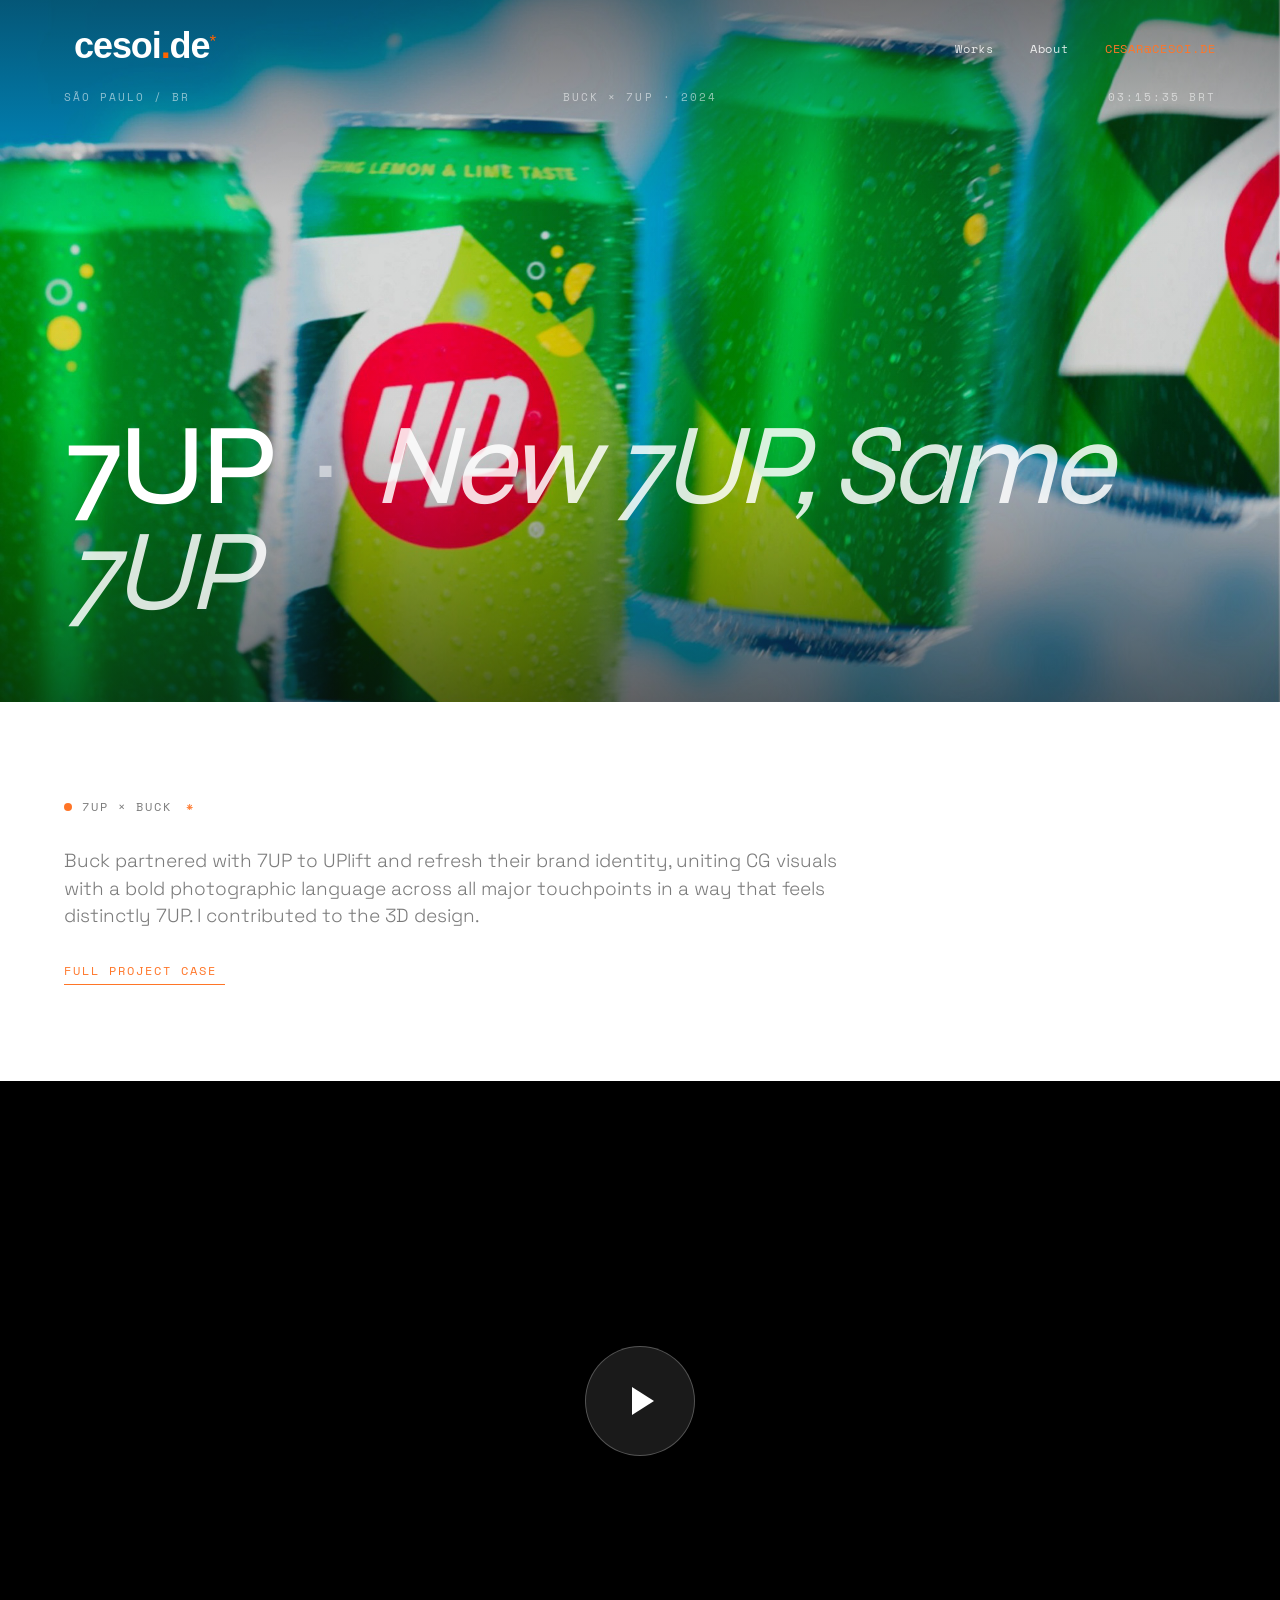
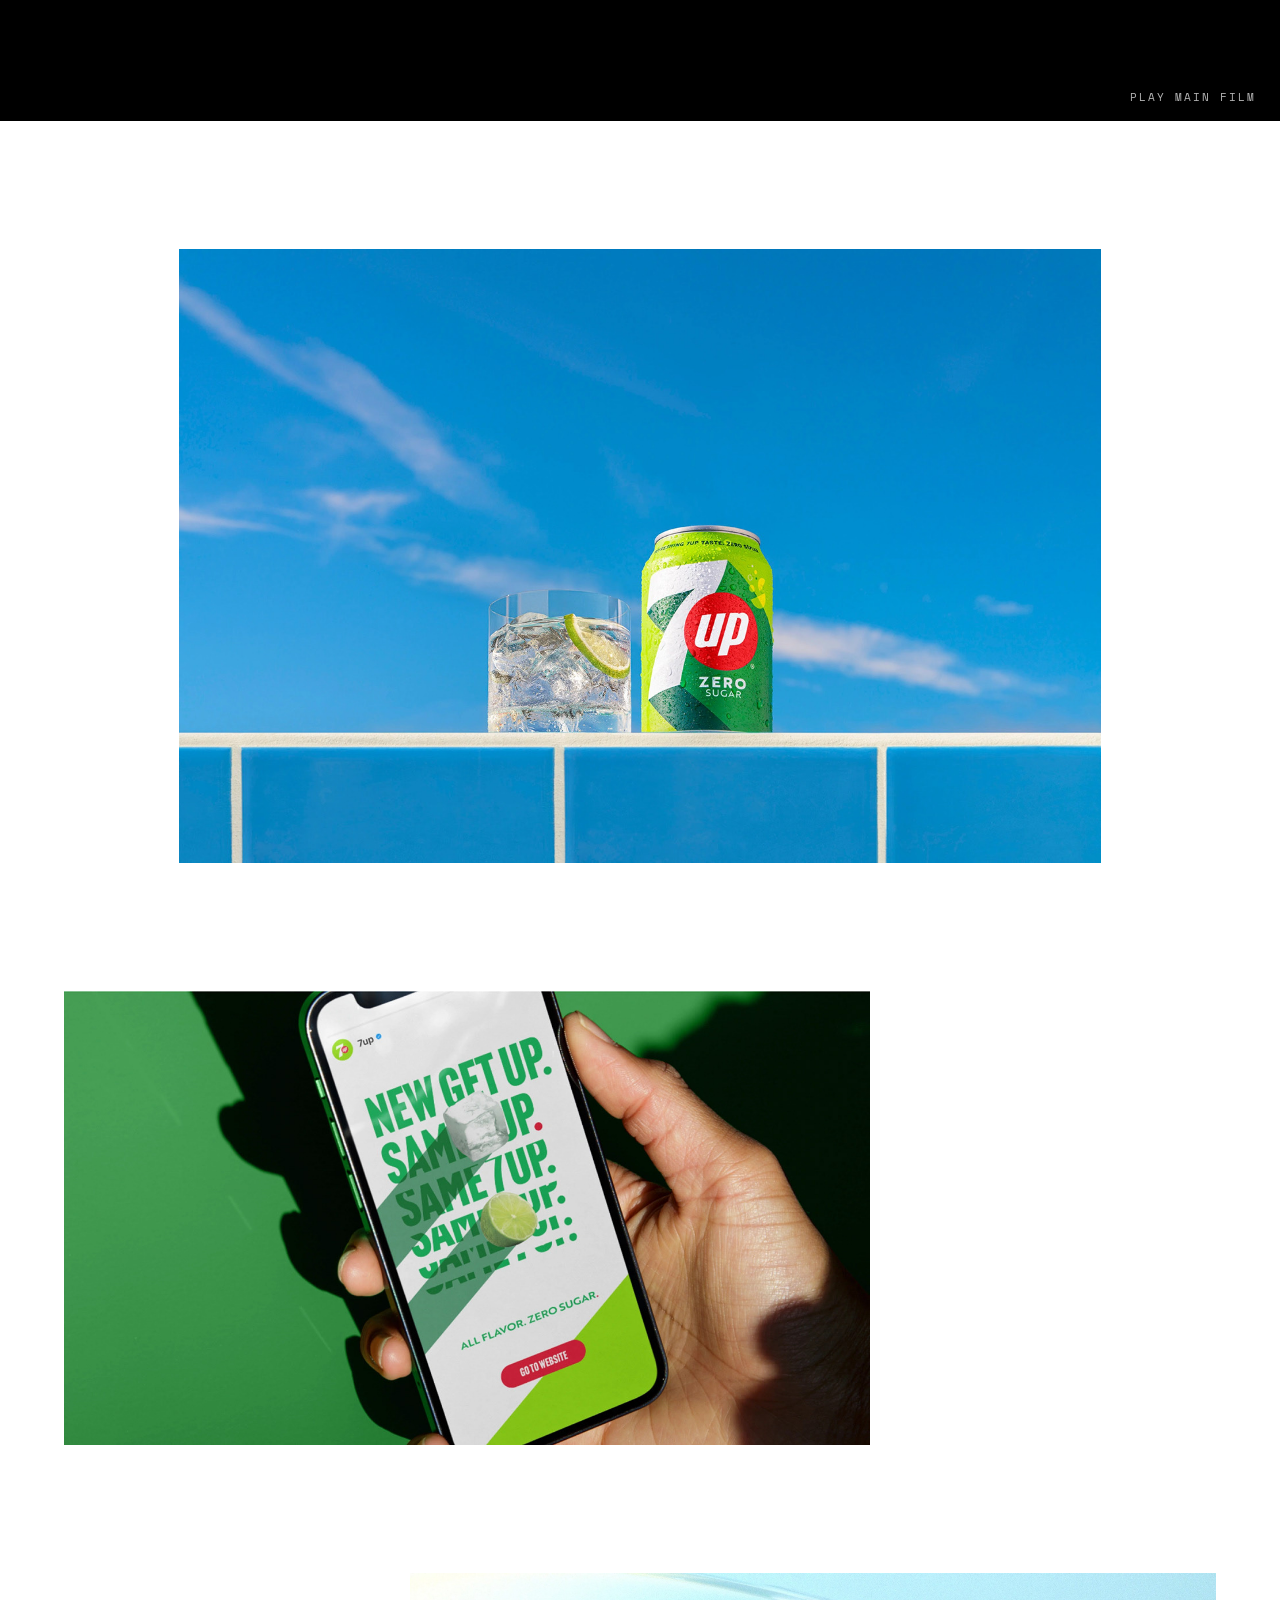
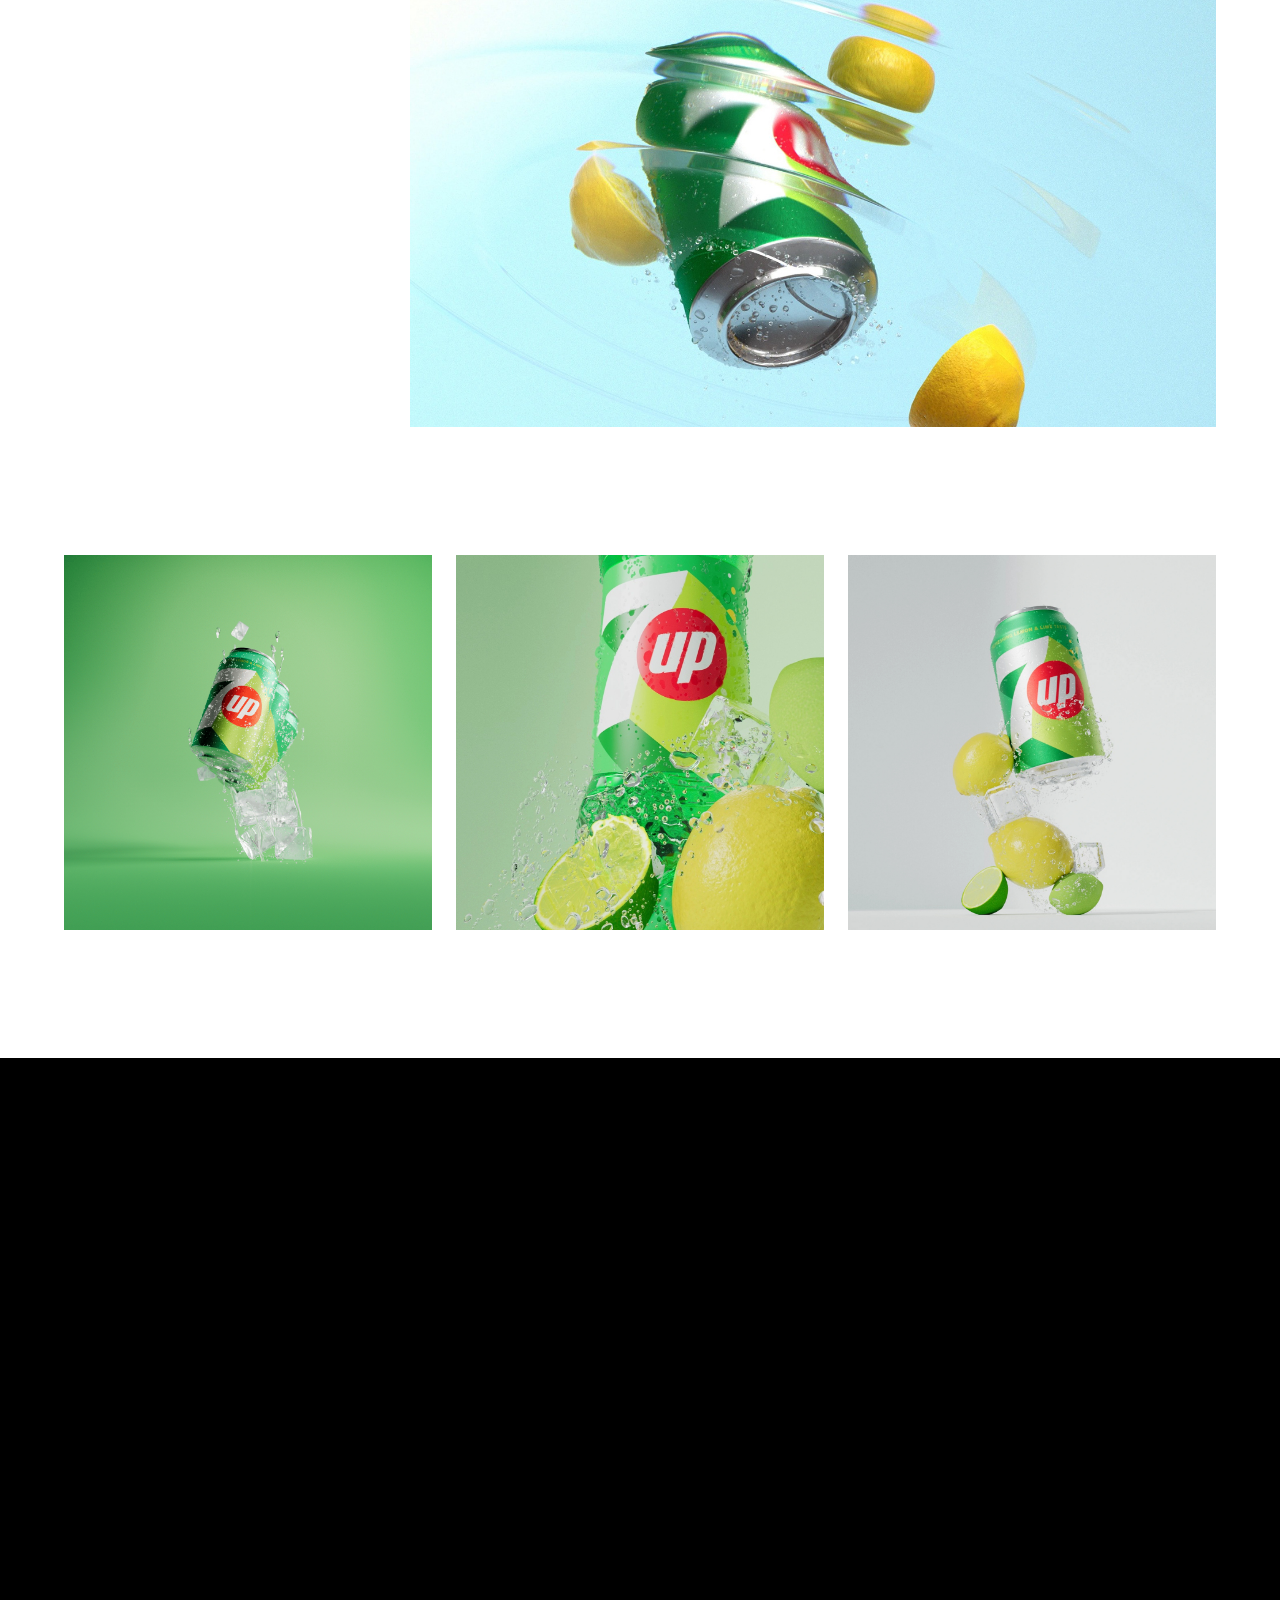
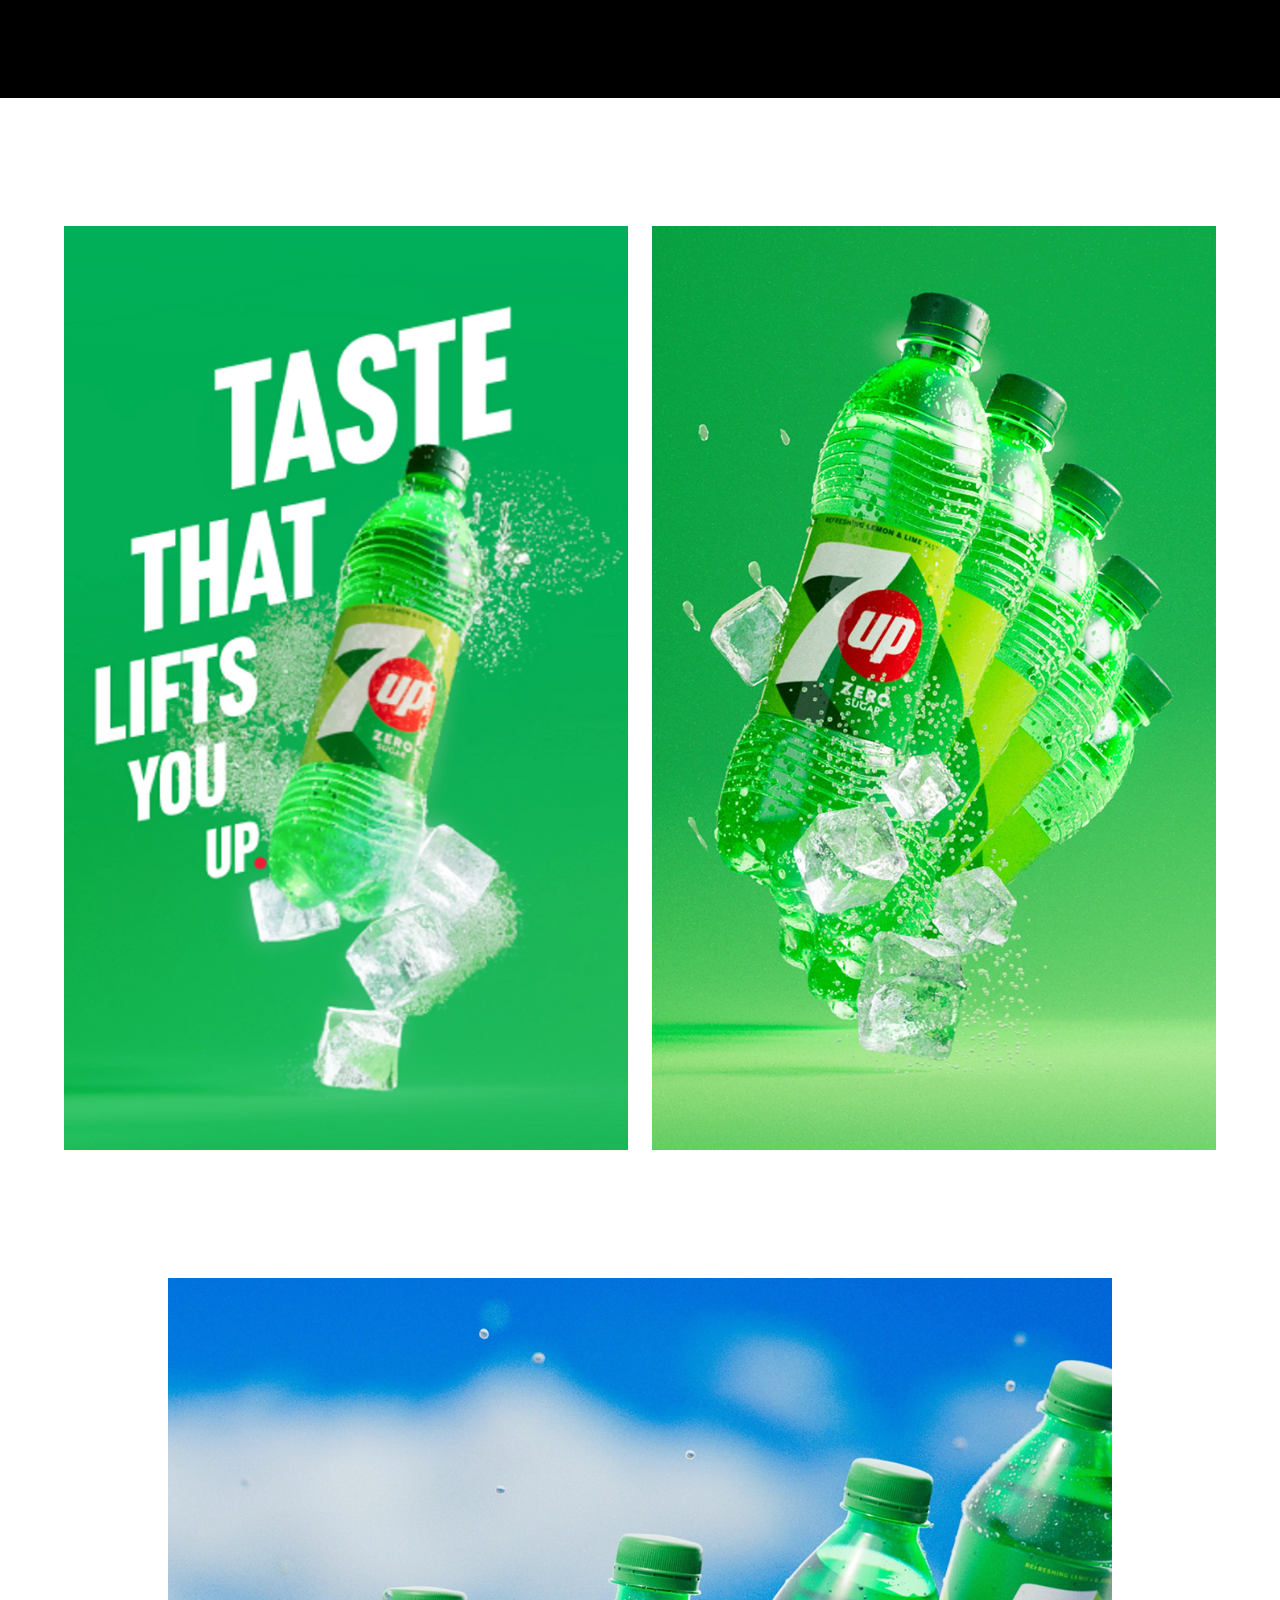
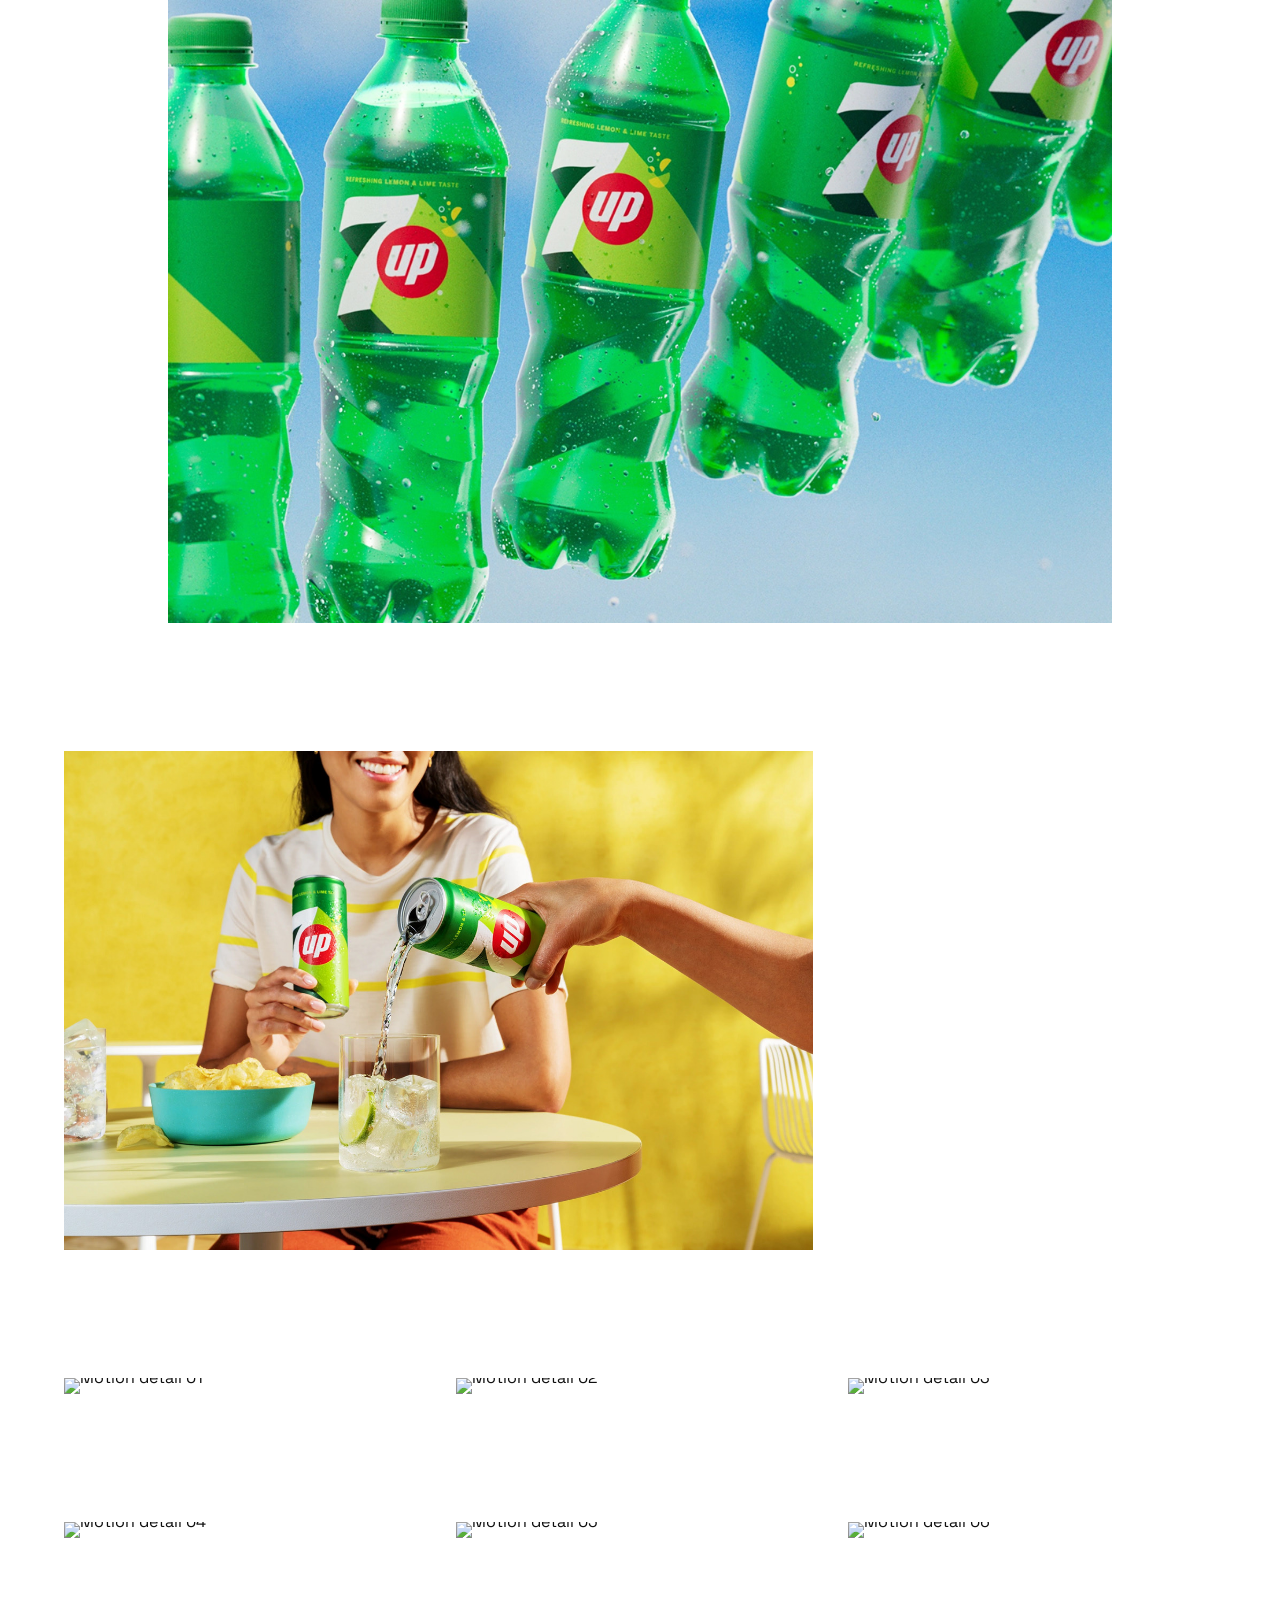
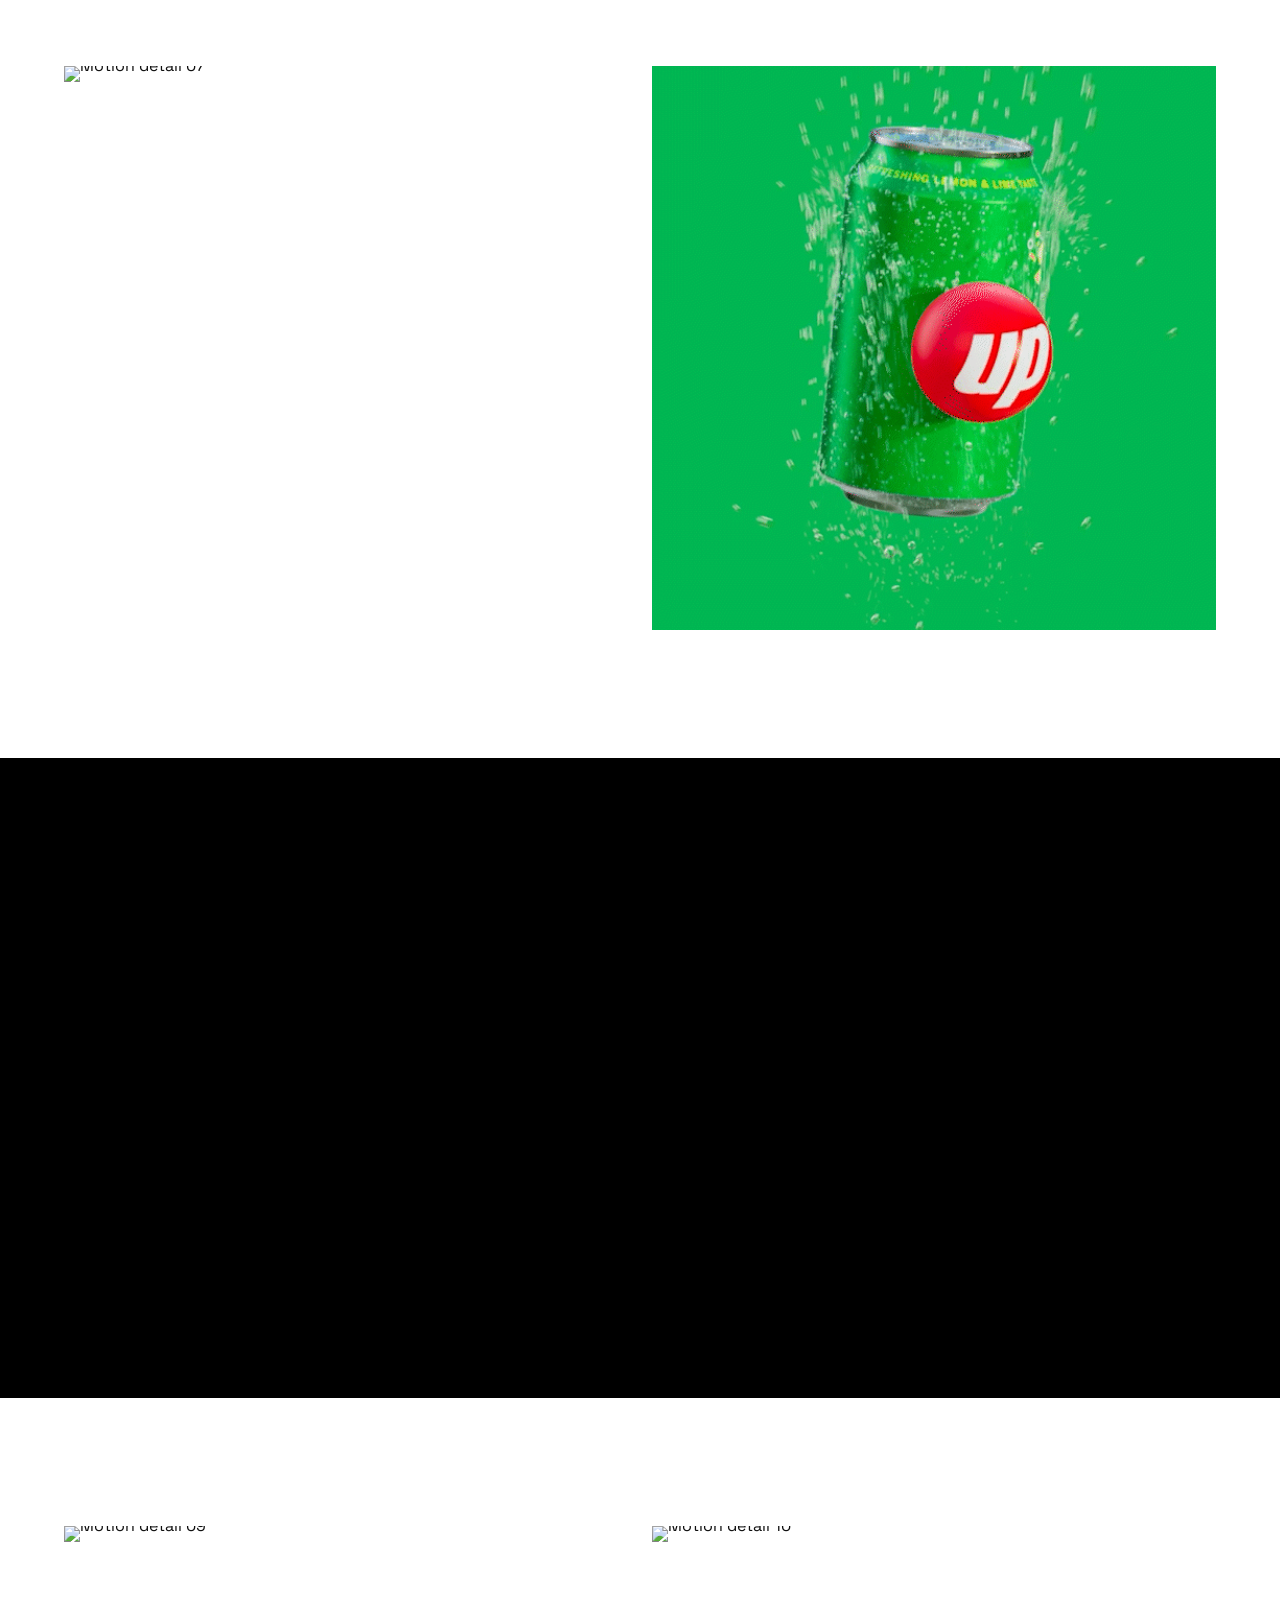
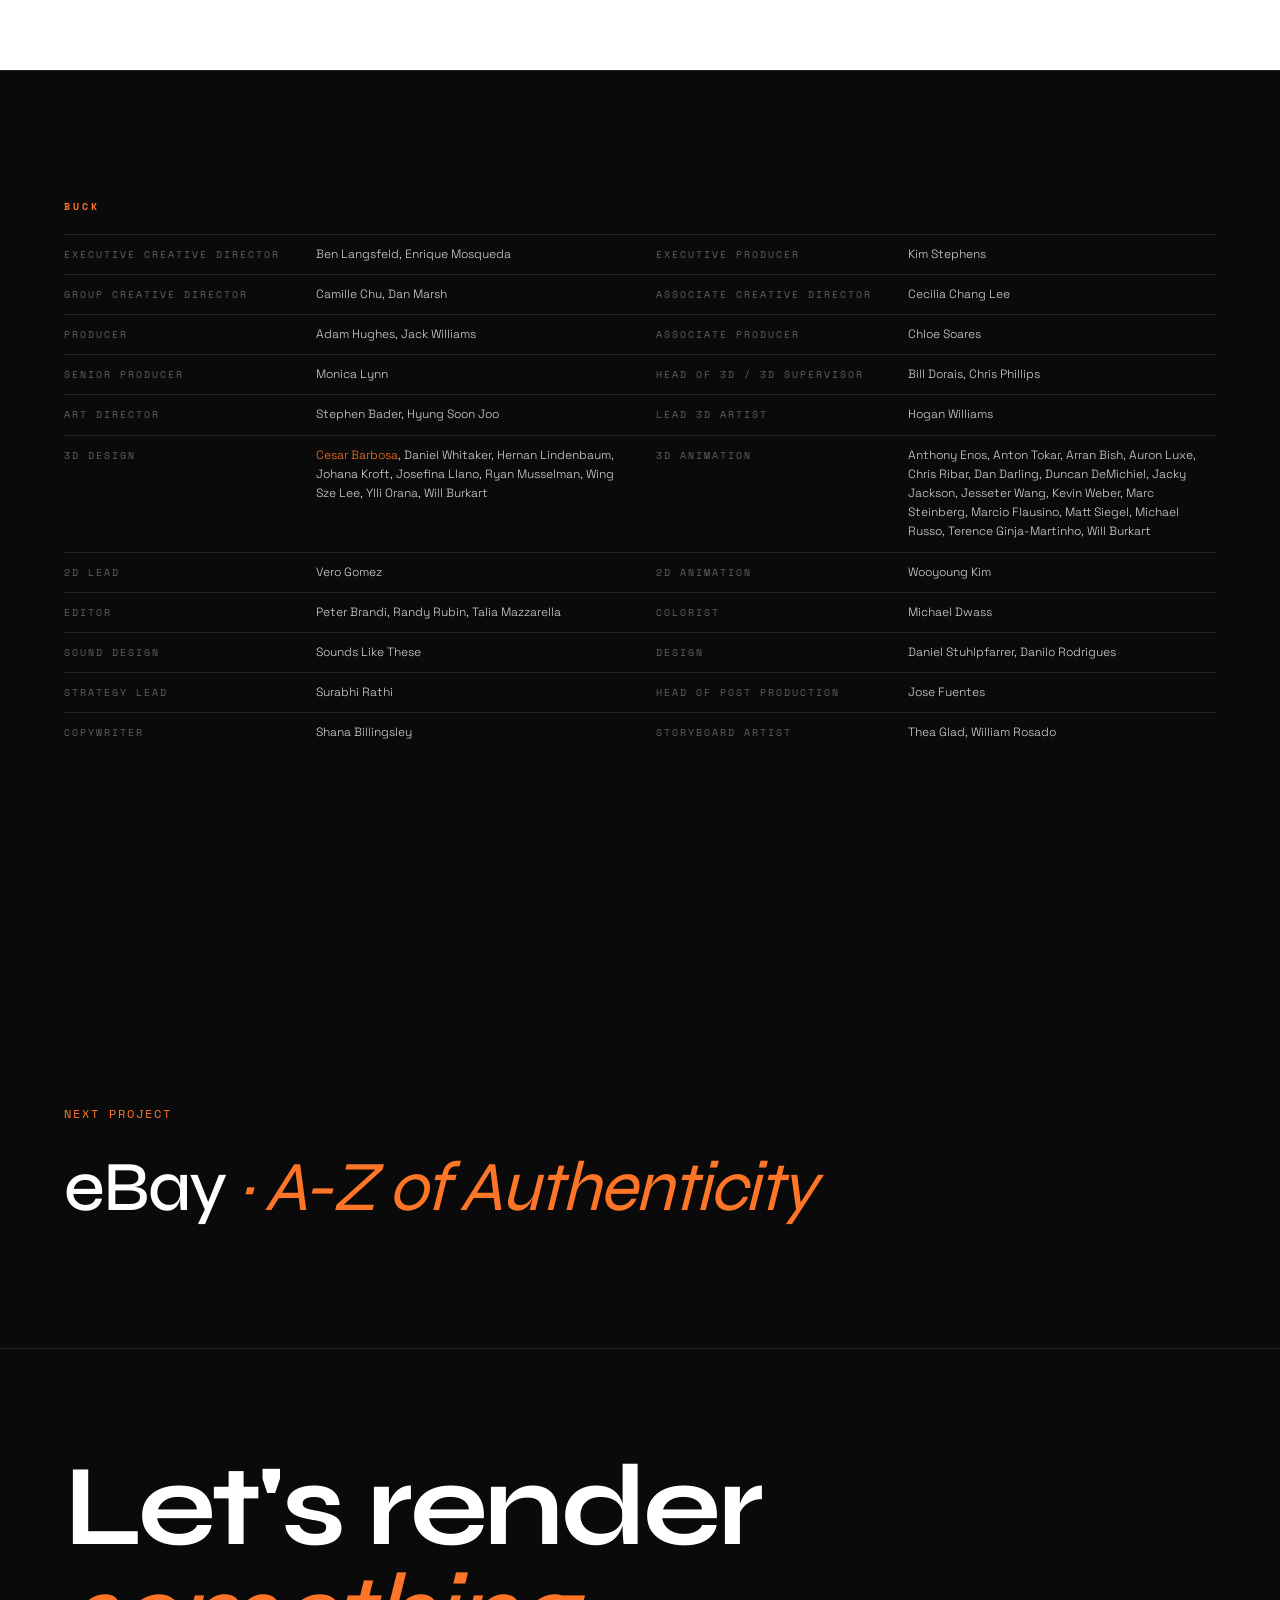
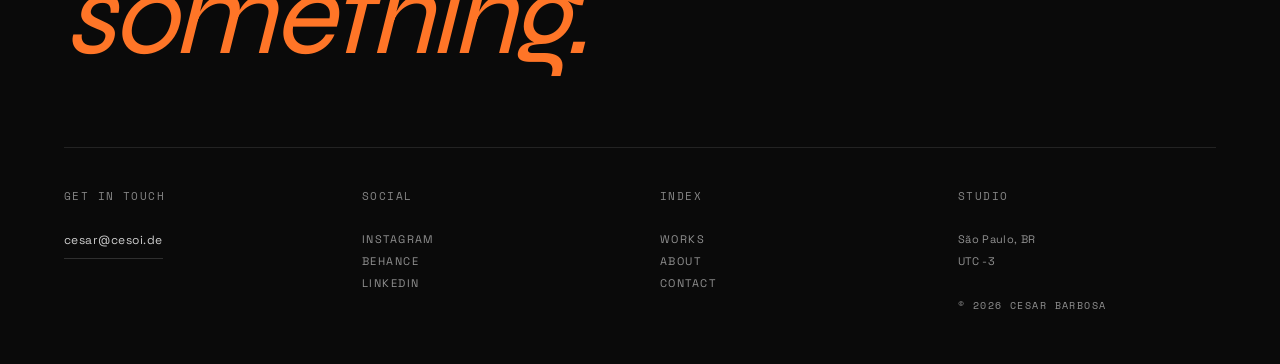
==== 7up.html @ 2f65cd2b "Scale logo by 50% across all pages Default: 32px -> 48px (14 pages) Mobile media (768px): 26px -> 39" ====
<!DOCTYPE html>
<html lang="en">
<head>
    <meta charset="UTF-8">
    <meta name="viewport" content="width=device-width, initial-scale=1.0">
    <!-- Google Analytics 4 -->
    <script async src="https://www.googletagmanager.com/gtag/js?id=G-G6D3N34V1K"></script>
    <script>
        window.dataLayer = window.dataLayer || [];
        function gtag(){dataLayer.push(arguments);}
        gtag('js', new Date());
        gtag('config', 'G-G6D3N34V1K');
    </script>
    <title>7UP · New 7UP, Same 7UP · Cesar Barbosa</title>

    <link rel="preconnect" href="https://fonts.googleapis.com">
    <link rel="preconnect" href="https://fonts.gstatic.com" crossorigin>
    <link href="https://fonts.googleapis.com/css2?family=Syne:wght@400;500;700;800&family=Space+Grotesk:wght@300;400;500;700&family=Space+Mono&display=swap" rel="stylesheet">

    <!-- Cesoi Design System -->
    <link rel="stylesheet" href="shared.css">
    <link rel="stylesheet" href="colors_and_type.css">

    <style>
        *, *::before, *::after { box-sizing: border-box; margin: 0; padding: 0; }
        html { scroll-behavior: smooth; font-size: 16px; }
        body {
            font-family: 'Space Grotesk', system-ui, sans-serif;
            background: var(--color-paper, #fff);
            color:      var(--color-ink, #0e0e0e);
            overflow-x: hidden;
            -webkit-font-smoothing: antialiased;
        }
        ::-webkit-scrollbar { display: none; }
        a { color: inherit; text-decoration: none; }

        :root { --pad: clamp(1.5rem, 5vw, 4rem); }

        /* -- NAV ------------------------------------------- */
        nav.site-nav {
            position: absolute;
            top: 0; left: 0; right: 0;
            z-index: 100;
            display: flex;
            justify-content: space-between;
            align-items: center;
            padding: 1.5rem var(--pad);
            color: #fff;
            font-size: 0.75rem;
            letter-spacing: 0.06em;
            font-weight: 400;
        }
        nav.site-nav .brand { font-weight: 500; letter-spacing: 0.02em; }
        nav.site-nav .brand { display: inline-flex; align-items: center; line-height: 0; }
        nav.site-nav .brand img { height: 48px; width: auto; display: block; }
        nav.site-nav .brand .slash { color: rgba(255,255,255,0.5); margin: 0 .35em; }
        nav.site-nav .nav-links { display: flex; gap: 2.25rem; align-items: center; }
        nav.site-nav .nav-links a { transition: color .2s, opacity .2s; opacity: 0.85; }
        nav.site-nav .nav-links a:hover { color: var(--color-accent); opacity: 1; }
        nav.site-nav .nav-links a.email {
            color: var(--color-accent);
            text-transform: uppercase;
            opacity: 1;
            letter-spacing: 0.08em;
        }
        nav.site-nav .nav-links a.email:hover { opacity: 0.7; }


        /* -- HERO ------------------------------------------ */
        .case-hero {
            position: relative;
            width: 100%;
            min-height: 78svh;
            background: var(--color-dark-surface);
            color: #fff;
            overflow: hidden;
        }
        .case-hero img.bg {
            position: absolute; inset: 0;
            width: 100%; height: 100%;
            object-fit: cover;
            object-position: center;
            z-index: 0;
        }
        .case-hero::before {
            content: "";
            position: absolute; inset: 0;
            background:
                linear-gradient(180deg, rgba(10,10,10,0.45) 0%, rgba(10,10,10,0.05) 30%, rgba(10,10,10,0.05) 60%, rgba(10,10,10,0.55) 100%);
            z-index: 1;
        }
        .case-meta {
            position: absolute;
            top: 5.5rem; left: 0; right: 0;
            z-index: 3;
            display: grid;
            grid-template-columns: 1fr auto 1fr;
            padding: 0 var(--pad);
            font-size: 0.7rem;
            letter-spacing: 0.18em;
            text-transform: uppercase;
            color: rgba(255,255,255,0.55);
            font-variant-numeric: tabular-nums;
        }
        .case-meta .meta-center { text-align: center; }
        .case-meta .meta-right  { text-align: right; }

        .case-hero-content {
            position: relative;
            z-index: 2;
            min-height: 78svh;
            display: flex;
            align-items: flex-end;
            padding: 0 var(--pad) clamp(3rem, 6vw, 5rem);
        }
        .case-hero-title {
            font-family: 'Syne', sans-serif;
            font-size: var(--text-case-hero);
            font-weight: 500;
            line-height: var(--leading-hero);
            letter-spacing: var(--tracking-tight);
            color: #fff;
        }
        .case-hero-title em {
            font-style: italic;
            font-weight: 400;
            color: rgba(255,255,255,0.85);
        }
        .case-hero-title .dash {
            color: rgba(255,255,255,0.5);
            font-weight: 300;
            margin: 0 .15em;
        }


        /* -- INTRO BLOCK ----------------------------------- */
        .intro {
            padding: var(--space-2xl) var(--pad);
            max-width: 1440px;
            margin: 0 auto;
        }
        .intro-eyebrow {
            display: flex; align-items: center; gap: 0.6rem;
            font-size: var(--text-label);
            letter-spacing: var(--tracking-caps);
            text-transform: uppercase;
            color: var(--color-muted-55);
            font-weight: 500;
            margin-bottom: var(--space-md);
        }
        .intro-eyebrow::before {
            content: "";
            display: inline-block;
            width: 8px; height: 8px;
            border-radius: 50%;
            background: var(--color-accent);
        }
        .intro-eyebrow .star { color: var(--color-accent); margin-left: 0.4em; }
        .intro-text {
            font-size: var(--text-body-xl);
            line-height: var(--leading-normal);
            color: var(--color-muted-55);
            font-weight: 300;
            max-width: 68ch;
        }


        /* -- VIDEO PLAYER (with play button) --------------- */
        .video-block {
            position: relative;
            width: 100%;
            background: #000;
            line-height: 0;
            cursor: pointer;
            overflow: hidden;
        }
        .video-block video {
            width: 100%;
            display: block;
            object-fit: cover;
        }
        .video-block .poster {
            position: absolute; inset: 0;
            width: 100%; height: 100%;
            object-fit: cover;
            z-index: 1;
            transition: opacity .4s var(--ease-out);
        }
        .video-block .play-btn {
            position: absolute;
            top: 50%; left: 50%;
            transform: translate(-50%, -50%);
            width: 110px; height: 110px;
            border-radius: 50%;
            background: rgba(255,255,255,0.10);
            border: 1px solid rgba(255,255,255,0.25);
            backdrop-filter: blur(10px);
            -webkit-backdrop-filter: blur(10px);
            display: flex; align-items: center; justify-content: center;
            z-index: 2;
            transition: transform .4s var(--ease-out), background .3s, opacity .4s;
        }
        .video-block:hover .play-btn {
            transform: translate(-50%, -50%) scale(1.08);
            background: rgba(255,255,255,0.18);
        }
        .video-block .play-btn::after {
            content: "";
            display: block;
            width: 0; height: 0;
            border-style: solid;
            border-width: 14px 0 14px 22px;
            border-color: transparent transparent transparent #fff;
            margin-left: 6px;
        }
        .video-block .video-label {
            position: absolute;
            bottom: 1.5rem; right: 1.5rem;
            z-index: 2;
            color: rgba(255,255,255,0.7);
            font-size: 0.7rem;
            letter-spacing: 0.18em;
            text-transform: uppercase;
            transition: opacity .4s;
        }
        .video-block.playing .poster,
        .video-block.playing .play-btn,
        .video-block.playing .video-label { opacity: 0; pointer-events: none; }


        /* Auto-loop video (no controls) */
        .case-video {
            position: relative;
            width: 100%;
            background: #000;
            line-height: 0;
        }
        .case-video video {
            width: 100%;
            display: block;
            object-fit: cover;
        }


        /* -- SECTION (Overview…) --------------------------- */
        .case-section {
            padding: var(--space-3xl) var(--pad) var(--space-2xl);
            max-width: 1440px;
            margin: 0 auto;
        }
        .case-section h2 {
            font-size: var(--text-h2);
            font-weight: 500;
            letter-spacing: -0.025em;
            line-height: var(--leading-snug);
            margin-bottom: var(--space-md);
            color: var(--color-ink);
        }
        .case-section p {
            font-size: var(--text-body-xl);
            line-height: var(--leading-normal);
            color: var(--color-muted-55);
            font-weight: 300;
            max-width: 68ch;
        }
        .case-section p + p { margin-top: var(--space-sm); }
        .external-link {
            display: inline-flex;
            align-items: center;
            gap: 0.5rem;
            margin-top: var(--space-md);
            padding-bottom: 0.35rem;
            border-bottom: 1px solid var(--color-accent);
            color: var(--color-accent);
            font-size: var(--text-label);
            letter-spacing: var(--tracking-caps);
            text-transform: uppercase;
            font-weight: var(--weight-medium);
            transition: gap .25s var(--ease-out), opacity .25s;
        }
        .external-link:hover { gap: 0.85rem; opacity: 0.85; }
        .external-link::after { content: ""; }


        /* -- GALLERY (staggered single items) -------------- */
        .gallery {
            display: flex;
            flex-direction: column;
            gap: var(--gallery-gap);
            padding: 0 var(--pad) var(--space-3xl);
            max-width: 1440px;
            margin: 0 auto;
            align-items: stretch;
        }
        .gallery.tight { gap: clamp(2rem, 4vw, 3rem); }

        .gallery-item {
            line-height: 0;
            overflow: hidden;
        }
        .gallery-item img,
        .gallery-item video {
            width: 100%;
            height: auto;
            display: block;
            transition: transform .8s var(--ease-out);
        }
        /* Opt-in horizontal crop (only when grouping images of mixed orientations) */
        .gallery-item.crop-16-9 { aspect-ratio: 16 / 9; }
        .gallery-item.crop-3-2  { aspect-ratio: 3 / 2; }
        .gallery-item.crop-4-3  { aspect-ratio: 4 / 3; }
        .gallery-item.crop-16-9 img,
        .gallery-item.crop-16-9 video,
        .gallery-item.crop-3-2 img,
        .gallery-item.crop-3-2 video,
        .gallery-item.crop-4-3 img,
        .gallery-item.crop-4-3 video {
            height: 100%;
            object-fit: cover;
        }
        /* Row cells: stretch + cover so grid rows align naturally */
        .row .gallery-item img,
        .row .gallery-item video {
            width: 100%;
            height: 100%;
            object-fit: cover;
        }
        .gallery-item:hover img,
        .gallery-item:hover video { transform: scale(1.02); }

        /* Position helpers */
        .pos-left   { align-self: flex-start; }
        .pos-center { align-self: center; }
        .pos-right  { align-self: flex-end; }

        /* Width helpers */
        .w-25 { max-width: 25%; }
        .w-30 { max-width: 30%; }
        .w-35 { max-width: 35%; }
        .w-40 { max-width: 40%; }
        .w-45 { max-width: 45%; }
        .w-50 { max-width: 50%; }
        .w-55 { max-width: 55%; }
        .w-60 { max-width: 60%; }
        .w-65 { max-width: 65%; }
        .w-70 { max-width: 70%; }
        .w-75 { max-width: 75%; }
        .w-80 { max-width: 80%; }
        .w-82 { max-width: 82%; }
        .w-88 { max-width: 88%; }
        .w-100{ max-width: 100%; }


        /* -- ROW LAYOUTS ----------------------------------- */
        .row {
            display: grid;
            gap: clamp(1rem, 2vw, 1.5rem);
            padding: 0 var(--pad);
            max-width: 1440px;
            margin: 0 auto;
            margin-bottom: var(--gallery-gap);
        }
        .row.twoup   { grid-template-columns: 1fr 1fr; }
        .row.threeup { grid-template-columns: 1fr 1fr 1fr; }
        .row.split-6040 { grid-template-columns: 6fr 4fr; }
        .row.split-4060 { grid-template-columns: 4fr 6fr; }
        .row.split-7030 { grid-template-columns: 7fr 3fr; }
        .row.split-3070 { grid-template-columns: 3fr 7fr; }
        .row.equal-h { align-items: stretch; }


        /* -- MEDIA-TO-MEDIA SPACING ------------------------ */
        /* Rule: no image or video touches another. Bridges the gap when one
           media block (without bottom padding/margin) is immediately followed
           by another media block. */
        .case-video + .case-video,
        .case-video + .video-block,
        .case-video + .gallery,
        .case-video + .row,
        .video-block + .case-video,
        .video-block + .video-block,
        .video-block + .gallery,
        .video-block + .row {
            margin-top: var(--gallery-gap);
        }


        /* -- NEXT PROJECT ---------------------------------- */
        .next-project {
            background: var(--color-dark-surface);
            color: #fff;
            padding: var(--space-3xl) var(--pad);
            border-bottom: var(--border-dark-subtle);
        }
        .next-project a {
            display: block;
            max-width: 1440px;
            margin: 0 auto;
        }
        .next-project .label {
            color: var(--color-accent);
            font-size: var(--text-label);
            letter-spacing: var(--tracking-caps);
            text-transform: uppercase;
            margin-bottom: var(--space-md);
        }
        .next-project h2 {
            font-size: var(--text-h1);
            font-weight: 500;
            letter-spacing: var(--tracking-tighter);
            line-height: var(--leading-tight);
            transition: color .3s;
        }
        .next-project h2 em {
            font-style: italic;
            font-weight: 300;
            color: var(--color-accent);
        }
        .next-project a:hover h2 { color: var(--color-accent); }


        /* -- CREDITS --------------------------------------- */
        .case-credits {
            background: var(--color-dark-surface);
            padding: var(--space-3xl) var(--pad);
            border-top: var(--border-dark-subtle);
        }
        .credits-inner {
            max-width: 1440px;
            margin: 0 auto;
        }
        .credits-group {
            margin-bottom: var(--space-2xl);
        }
        .credits-category {
            font-size: var(--text-caps);
            letter-spacing: var(--tracking-caps-lg);
            text-transform: uppercase;
            color: var(--color-accent);
            font-weight: var(--weight-semibold);
            margin-bottom: var(--space-sm);
        }
        .credits-table {
            display: flex;
            flex-direction: column;
        }
        .cr-row {
            display: grid;
            grid-template-columns: 220px 1fr 220px 1fr;
            gap: 0 var(--space-md);
            padding: 10px 0;
            border-top: var(--border-dark-subtle);
            align-items: baseline;
        }
        .cr-role {
            font-size: var(--text-caps);
            letter-spacing: var(--tracking-caps);
            text-transform: uppercase;
            color: rgba(255,255,255,0.35);
            font-weight: var(--weight-regular);
            line-height: var(--leading-relaxed);
        }
        .cr-name {
            font-size: var(--text-label);
            color: rgba(255,255,255,0.85);
            font-weight: var(--weight-light);
            line-height: var(--leading-relaxed);
        }
        .cr-name .cr-highlight { color: var(--color-accent); }
        @media (max-width: 768px) {
            .cr-row {
                grid-template-columns: 1fr;
                gap: 0;
                padding: var(--space-sm) 0;
            }
            .cr-role { margin-top: var(--space-xs); }
        }


        /* -- FOOTER ---------------------------------------- */
        footer.case-footer {
            background: var(--color-dark-surface);
            color: #fff;
            padding: clamp(4rem, 8vw, 8rem) var(--pad) 3rem;
        }
        .case-footer-inner { max-width: 1440px; margin: 0 auto; }
        .footer-heading {
            font-size: clamp(3rem, 9vw, 8rem);
            font-weight: 700;
            line-height: 0.95;
            letter-spacing: -0.03em;
            margin-bottom: clamp(3rem, 6vw, 6rem);
        }
        .footer-heading em { color: var(--color-accent); font-style: italic; font-weight: 300; }
        .footer-grid {
            display: grid;
            grid-template-columns: repeat(4, 1fr);
            gap: 2.5rem;
            border-top: var(--border-dark-subtle);
            padding-top: 2.5rem;
            font-size: 0.6875rem;
            letter-spacing: 0.13em;
            text-transform: uppercase;
        }
        .footer-col-label {
            color: rgba(255,255,255,0.5);
            margin-bottom: 1.5rem;
            display: block;
        }
        .footer-grid a, .footer-grid p {
            color: rgba(255,255,255,.55);
            display: block;
            line-height: 2;
            transition: color .2s;
            font-weight: 400;
        }
        .footer-grid a:hover { color: var(--color-accent); }
        .footer-grid .footer-email {
            font-size: 0.75rem;
            letter-spacing: 0.04em;
            text-transform: none;
            color: rgba(255,255,255,.8);
            border-bottom: 1px solid rgba(255,255,255,.15);
            padding-bottom: 0.35rem;
            display: inline-block;
        }
        .footer-grid .footer-email:hover { color: var(--color-accent); border-color: var(--color-accent); }
        .footer-location {
            text-transform: none;
            letter-spacing: 0.03em;
            font-weight: 300;
            color: rgba(255,255,255,.4);
            line-height: 1.8;
        }
        .footer-copy {
            color: rgba(255,255,255,.2);
            margin-top: 0.75rem;
            font-size: 0.6rem;
        }


        /* -- REVEAL ---------------------------------------- */
        .reveal {
            opacity: 0;
            transform: translateY(28px);
            transition: opacity .75s var(--ease-out), transform .75s var(--ease-out);
        }
        .reveal.visible { opacity: 1; transform: none; }


        /* -- RESPONSIVE ------------------------------------ */
        @media (max-width: 768px) {
            nav.site-nav .nav-links { gap: 1.25rem; font-size: 0.7rem; }
            nav.site-nav .nav-links a:nth-child(2),
            nav.site-nav .nav-links a:nth-child(3) { display: none; }
            .gallery { gap: 64px; }
            .w-25,.w-30,.w-35,.w-40,.w-45,.w-50,.w-55,.w-60,.w-65,.w-70,.w-75,.w-80,.w-82,.w-88 { max-width: 100% !important; }
            .pos-left, .pos-center, .pos-right { align-self: stretch; }
            .row.twoup, .row.threeup,
            .row.split-6040, .row.split-4060,
            .row.split-7030, .row.split-3070 { grid-template-columns: 1fr; }
            .footer-grid { grid-template-columns: 1fr 1fr; }
            .video-block .play-btn { width: 80px; height: 80px; }
            .video-block .play-btn::after { border-width: 10px 0 10px 16px; }
        }
    
        /* -- BRAND FONT MAPPING (2026 identity) -------------------
           Display (Syne) · big headings; Mono (Space Mono) · caps/labels;
           Body (Space Grotesk) · inherits from body for everything else. */
        .case-hero-title,
        .case-section h2,
        .next-project h2,
        .footer-heading,
        .reel-title {
            font-family: 'Syne', sans-serif;
        }
        nav.site-nav,
        nav.site-nav a,
        .case-meta,
        .reel-meta,
        .intro-eyebrow,
        .video-block .video-label,
        .next-project .label,
        .credits-category,
        .cr-role,
        .reel-credits .cr-key,
        .footer-col-label,
        .footer-copy,
        .external-link {
            font-family: 'Space Mono', monospace;
        }
    </style>
</head>
<body>


<!-- ----------------------------------------------------- HERO -->
<section class="case-hero">

    <img class="bg" src="assets/7up/7up_images/eef43e207810213.66e3bacb604e8.jpg" alt="7UP · New 7UP, Same 7UP" />

    <nav class="site-nav">
        <a href="index.html" class="brand"><img src="assets/logo/cesoi-de-wordmark-white.svg" alt="cesoi.de" /></a>
        <div class="nav-links">
            <a href="index.html#works">Works</a>
            <a href="index.html#about">About</a>
            <a href="mailto:cesar@cesoi.de" class="email">cesar@cesoi.de</a>
        </div>
    </nav>

    <div class="case-meta">
        <span class="meta-left">São Paulo / BR</span>
        <span class="meta-center">BUCK × 7UP · 2024</span>
        <span class="meta-right" id="local-clock">--:--:-- BRT</span>
    </div>

    <div class="case-hero-content">
        <h1 class="case-hero-title">
            7UP <span class="dash">·</span> <em>New 7UP, Same 7UP</em>
        </h1>
    </div>

</section>


<!-- --------------------- INTRO -->
<section class="intro reveal">
    <div class="intro-eyebrow">
        7UP × BUCK <span class="star">*</span>
    </div>
    <p class="intro-text">
        Buck partnered with 7UP to UPlift and refresh their brand identity, uniting CG visuals with a bold photographic language across all major touchpoints in a way that feels distinctly 7UP. I contributed to the 3D design.
    </p>
    <a class="external-link" href="https://buck.co/work/7up" target="_blank" rel="noopener noreferrer">Full Project Case</a>
</section>


<!-- --------------------- PRIMARY VIDEO (click-to-play) -->
<div class="video-block" id="video-7up-main">
    <video
        src="assets/7up/new_get_up_same_7up%20%281080p%29.mp4"
        preload="auto"
        playsinline></video>
    <button class="play-btn" aria-label="Play video"></button>
    <span class="video-label">Play Main Film</span>
</div>


<!-- --------------------- GALLERY GROUP 1 · CG Hero Shots -->

<!-- Big single -->
<div class="gallery">
    <div class="gallery-item pos-center w-80 reveal">
        <img src="assets/7up/7up_images/86a184207810213.66e3c174915a8.jpg" alt="7UP can with glass on tile" />
    </div>
</div>

<!-- Single landscape -->
<div class="gallery">
    <div class="gallery-item pos-left w-70 reveal">
        <img src="assets/7up/7up_images/b8b614207810213.66e3c174910dc.jpg" alt="7UP lifestyle moment" />
    </div>
</div>

<!-- Single landscape -->
<div class="gallery">
    <div class="gallery-item pos-right w-70 reveal">
        <img src="assets/7up/7up_images/739ea6207810213.66e3b8a8132f5.jpg" alt="7UP can in the sky" />
    </div>
</div>

<!-- Three-up squares -->
<div class="row threeup reveal">
    <div class="gallery-item"><img src="assets/7up/7up_images/7ddaae207810213.66e45e1344b98.png" alt="7UP can with ice" /></div>
    <div class="gallery-item"><img src="assets/7up/7up_images/45bade207810213.66e3bacc25b78.jpg" alt="7UP bottle close-up" /></div>
    <div class="gallery-item"><img src="assets/7up/7up_images/79b2aa207810213.66e3bacc25193.jpg" alt="7UP can with lemons" /></div>
</div>


<!-- --------------------- SECONDARY VIDEO (autoplay loop) -->
<section class="case-video">
    <video
        src="assets/7up/7up_zero_sugar%20%281080p%29.mp4"
        autoplay muted loop playsinline></video>
</section>


<!-- --------------------- GALLERY GROUP 2 · Brand & Photography -->

<!-- Two portraits side-by-side -->
<div class="row twoup reveal">
    <div class="gallery-item"><img src="assets/7up/7up_images/2a60ef207810213.66e3b8a4dc01e.jpg" alt="Taste That Lifts You Up poster" /></div>
    <div class="gallery-item"><img src="assets/7up/7up_images/b24efe207810213.66e3bacb5fcf7.jpg" alt="7UP bottles on green" /></div>
</div>

<!-- Single big landscape -->
<div class="gallery">
    <div class="gallery-item pos-center w-82 reveal">
        <img src="assets/7up/7up_images/b05293207810213.66e3bacc26243.jpg" alt="7UP bottles in sky" />
    </div>
</div>

<!-- Single offset left -->
<div class="gallery">
    <div class="gallery-item pos-left w-65 reveal">
        <img src="assets/7up/7up_images/cd94c0207810213.66e3c1749093d.jpg" alt="7UP detail" />
    </div>
</div>


<!-- --------------------- GALLERY GROUP 3 · Motion / Social GIFs -->

<!-- Three-up GIFs -->
<div class="row threeup reveal">
    <div class="gallery-item"><img src="assets/7up/7up_images/09a9dc207810213.66e3d55106640.gif" alt="Motion detail 01" /></div>
    <div class="gallery-item"><img src="assets/7up/7up_images/2bc72d207810213.66e3d54c9a19c.gif" alt="Motion detail 02" /></div>
    <div class="gallery-item"><img src="assets/7up/7up_images/5535fe207810213.66e3d55106e34.gif" alt="Motion detail 03" /></div>
</div>

<!-- Three-up GIFs -->
<div class="row threeup reveal">
    <div class="gallery-item"><img src="assets/7up/7up_images/57b899207810213.66e3c170798bb.gif" alt="Motion detail 04" /></div>
    <div class="gallery-item"><img src="assets/7up/7up_images/5c8608207810213.66e3c1728dc07.gif" alt="Motion detail 05" /></div>
    <div class="gallery-item"><img src="assets/7up/7up_images/7d790e207810213.66e3c1728ea60.gif" alt="Motion detail 06" /></div>
</div>

<!-- Two-up GIFs -->
<div class="row twoup reveal">
    <div class="gallery-item"><img src="assets/7up/7up_images/bf2869207810213.66e3d54c99ad5.gif" alt="Motion detail 07" /></div>
    <div class="gallery-item"><img src="assets/7up/7up_images/e2fa6f207810213.66e3da6091dc5.gif" alt="Motion detail 08" /></div>
</div>


<!-- --------------------- TERTIARY VIDEO (autoplay loop) -->
<section class="case-video">
    <video
        src="assets/7up/new_7_same_up%20%281080p%29.mp4"
        autoplay muted loop playsinline></video>
</section>


<!-- --------------------- GALLERY GROUP 4 · Closing -->

<!-- Two-up GIFs -->
<div class="row twoup reveal">
    <div class="gallery-item"><img src="assets/7up/7up_images/5cebec207810213.66e45e14bdf0e.gif" alt="Motion detail 09" /></div>
    <div class="gallery-item"><img src="assets/7up/7up_images/ea9188207810213.66e3dabaa07f0.gif" alt="Motion detail 10" /></div>
</div>


<!-- --------------------- CREDITS -->
<section class="case-credits reveal">
    <div class="credits-inner">

        <div class="credits-group">
            <p class="credits-category">Buck</p>
            <div class="credits-table">
                <div class="cr-row">
                    <span class="cr-role">Executive Creative Director</span>
                    <span class="cr-name">Ben Langsfeld, Enrique Mosqueda</span>
                    <span class="cr-role">Executive Producer</span>
                    <span class="cr-name">Kim Stephens</span>
                </div>
                <div class="cr-row">
                    <span class="cr-role">Group Creative Director</span>
                    <span class="cr-name">Camille Chu, Dan Marsh</span>
                    <span class="cr-role">Associate Creative Director</span>
                    <span class="cr-name">Cecilia Chang Lee</span>
                </div>
                <div class="cr-row">
                    <span class="cr-role">Producer</span>
                    <span class="cr-name">Adam Hughes, Jack Williams</span>
                    <span class="cr-role">Associate Producer</span>
                    <span class="cr-name">Chloe Soares</span>
                </div>
                <div class="cr-row">
                    <span class="cr-role">Senior Producer</span>
                    <span class="cr-name">Monica Lynn</span>
                    <span class="cr-role">Head of 3D / 3D Supervisor</span>
                    <span class="cr-name">Bill Dorais, Chris Phillips</span>
                </div>
                <div class="cr-row">
                    <span class="cr-role">Art Director</span>
                    <span class="cr-name">Stephen Bader, Hyung Soon Joo</span>
                    <span class="cr-role">Lead 3D Artist</span>
                    <span class="cr-name">Hogan Williams</span>
                </div>
                <div class="cr-row">
                    <span class="cr-role">3D Design</span>
                    <span class="cr-name"><span class="cr-highlight">Cesar Barbosa</span>, Daniel Whitaker, Hernan Lindenbaum, Johana Kroft, Josefina Llano, Ryan Musselman, Wing Sze Lee, Ylli Orana, Will Burkart</span>
                    <span class="cr-role">3D Animation</span>
                    <span class="cr-name">Anthony Enos, Anton Tokar, Arran Bish, Auron Luxe, Chris Ribar, Dan Darling, Duncan DeMichiel, Jacky Jackson, Jesseter Wang, Kevin Weber, Marc Steinberg, Marcio Flausino, Matt Siegel, Michael Russo, Terence Ginja-Martinho, Will Burkart</span>
                </div>
                <div class="cr-row">
                    <span class="cr-role">2D Lead</span>
                    <span class="cr-name">Vero Gomez</span>
                    <span class="cr-role">2D Animation</span>
                    <span class="cr-name">Wooyoung Kim</span>
                </div>
                <div class="cr-row">
                    <span class="cr-role">Editor</span>
                    <span class="cr-name">Peter Brandi, Randy Rubin, Talia Mazzarella</span>
                    <span class="cr-role">Colorist</span>
                    <span class="cr-name">Michael Dwass</span>
                </div>
                <div class="cr-row">
                    <span class="cr-role">Sound Design</span>
                    <span class="cr-name">Sounds Like These</span>
                    <span class="cr-role">Design</span>
                    <span class="cr-name">Daniel Stuhlpfarrer, Danilo Rodrigues</span>
                </div>
                <div class="cr-row">
                    <span class="cr-role">Strategy Lead</span>
                    <span class="cr-name">Surabhi Rathi</span>
                    <span class="cr-role">Head of Post Production</span>
                    <span class="cr-name">Jose Fuentes</span>
                </div>
                <div class="cr-row">
                    <span class="cr-role">Copywriter</span>
                    <span class="cr-name">Shana Billingsley</span>
                    <span class="cr-role">Storyboard Artist</span>
                    <span class="cr-name">Thea Glad, William Rosado</span>
                </div>
            </div>
        </div>

    </div>
</section>


<!-- --------------------- NEXT PROJECT -->
<section class="next-project reveal">
    <a href="ebay.html">
        <p class="label">Next Project</p>
        <h2>eBay <em>· A-Z of Authenticity</em></h2>
    </a>
</section>


<!-- --------------------- FOOTER -->
<footer class="case-footer">
    <div class="case-footer-inner">
        <h2 class="footer-heading reveal">
            Let's render<br>
            <em>something.</em>
        </h2>
        <div class="footer-grid reveal">
            <div>
                <span class="footer-col-label">Get in touch</span>
                <a href="mailto:cesar@cesoi.de" class="footer-email">cesar@cesoi.de</a>
            </div>
            <div>
                <span class="footer-col-label">Social</span>
                <a href="https://www.instagram.com/cesoi.de/" target="_blank" rel="noopener noreferrer">Instagram</a>
                <a href="https://www.behance.net/cesoide" target="_blank" rel="noopener noreferrer">Behance</a>
                <a href="https://www.linkedin.com/in/cesoide/" target="_blank" rel="noopener noreferrer">LinkedIn</a>
            </div>
            <div>
                <span class="footer-col-label">Index</span>
                <a href="index.html#works">Works</a>
                <a href="index.html#about">About</a>
                <a href="mailto:cesar@cesoi.de">Contact</a>
            </div>
            <div>
                <span class="footer-col-label">Studio</span>
                <p class="footer-location">São Paulo, BR<br>UTC -3</p>
                <p class="footer-copy" style="margin-top:1.5rem;">© 2026 Cesar Barbosa</p>
            </div>
        </div>
    </div>
</footer>


<script>
    /* Live local clock · São Paulo */
    (function () {
        const el = document.getElementById('local-clock');
        if (!el) return;
        const fmt = new Intl.DateTimeFormat('en-GB', {
            timeZone: 'America/Sao_Paulo',
            hour: '2-digit', minute: '2-digit', second: '2-digit', hour12: false
        });
        const tick = () => { el.textContent = fmt.format(new Date()) + ' BRT'; };
        tick(); setInterval(tick, 1000);
    })();

    /* Click-to-play primary video · uses a mid-video frame as the visible poster */
    (function () {
        const block = document.getElementById('video-7up-main');
        if (!block) return;
        const video = block.querySelector('video');

        // Seek to ~30% into the video so the visible frame differs from the hero
        let started = false;
        const seekToPoster = () => {
            if (started || !isFinite(video.duration) || video.duration <= 0) return;
            const t = Math.min(video.duration * 0.30, 10);
            try { video.currentTime = t; } catch (e) {}
        };
        video.addEventListener('loadedmetadata', seekToPoster);
        video.addEventListener('canplay', seekToPoster);

        block.addEventListener('click', () => {
            if (block.classList.contains('playing')) {
                if (video.paused) { video.play(); }
                else { video.pause(); block.classList.remove('playing'); }
                return;
            }
            block.classList.add('playing');
            started = true;
            video.controls = true;
            video.currentTime = 0;
            video.play();
        });
    })();

    /* Reveal on scroll */
    const io = new IntersectionObserver((entries) => {
        entries.forEach(e => {
            if (e.isIntersecting) { e.target.classList.add('visible'); io.unobserve(e.target); }
        });
    }, { threshold: 0.07 });
    document.querySelectorAll('.reveal').forEach(el => io.observe(el));
</script>

</body>
</html>
---- shared.css ----
/*
  shared.css — Cesoi.de global typography & color tokens
  Source of truth: matches Cesoi.de Portfolio.html
  Include in ALL pages via: <link rel="stylesheet" href="shared.css">
  Import fonts BEFORE this file:
    Syne: wght 400;500;700;800
    Space Grotesk: wght 300;400;500;700
    Space Mono
*/

:root {
  --ink:    #0e0e0e;
  --paper:  #ffffff;
  --muted:  rgba(14,14,14,0.45);
  --accent: oklch(0.72 0.19 45); /* orange */
  --mono:   "Space Mono", monospace;
}

*, *::before, *::after { box-sizing: border-box; }
html, body { margin: 0; padding: 0; }

body {
  font-family: "Space Grotesk", system-ui, sans-serif;
  background: var(--paper);
  color: var(--ink);
  -webkit-font-smoothing: antialiased;
  text-rendering: optimizeLegibility;
  overflow-x: hidden;
}

a { color: inherit; text-decoration: none; }

::selection {
  background: oklch(0.72 0.19 45);
  color: #0e0e0e;
}

/* Mono utility */
.mono {
  font-family: var(--mono);
}

/* Gallery image placeholder bg matches paper */
.gallery-img-wrap {
  background: #f0f0f0;
}
---- colors_and_type.css ----
/*
  colors_and_type.css — Cesoi.de Design System
  Full CSS custom property system.
  Import Syne + Space Grotesk + Space Mono from Google Fonts.

  @import url('https://fonts.googleapis.com/css2?family=Syne:wght@400;500;700;800&family=Space+Grotesk:wght@300;400;500;700&family=Space+Mono&display=swap');
*/

/* ─────────────────────────────────────────────
   BASE TOKENS
   ───────────────────────────────────────────── */
:root {
  /* Surfaces */
  --color-paper:        #ffffff;
  --color-ink:          #0e0e0e;
  --color-ink-dark:     #0a0a0a;      /* used in dark sections */
  --color-dark-surface: #0a0a0a;      /* hero, footer, credits bg */

  /* Accent — default orange; override per palette */
  --color-accent:       oklch(0.72 0.19 45);

  /* Accent palette options */
  --accent-orange:      oklch(0.72 0.19 45);
  --accent-electric:    oklch(0.68 0.22 258);
  --accent-acid:        oklch(0.85 0.22 125);
  --accent-fuchsia:     oklch(0.68 0.26 340);
  --accent-terracotta:  oklch(0.58 0.14 30);
  --accent-dark:        oklch(0.75 0.18 55);

  /* Muted / subtle */
  --color-muted-55:     rgba(14,14,14,0.55);
  --color-muted-45:     rgba(14,14,14,0.45);
  --color-muted-40:     rgba(14,14,14,0.40);
  --color-muted-30:     rgba(14,14,14,0.30);

  /* Borders (light context) */
  --border-subtle:      1px solid rgba(14,14,14,0.08);
  --border-mid:         1px solid rgba(14,14,14,0.15);
  --border-strong:      1px solid rgba(14,14,14,0.20);

  /* Borders (dark context) */
  --border-dark-subtle: 1px solid rgba(255,255,255,0.10);
  --border-dark-mid:    1px solid rgba(255,255,255,0.15);

  /* ─── Typography ─── */
  --font-display: "Syne", system-ui, sans-serif;          /* big headings */
  --font-body:    "Space Grotesk", system-ui, sans-serif; /* body / nav */
  --font-mono:    "Space Mono", monospace;                /* caps, labels, metadata */
  --font-label:   "Space Mono", monospace;

  /* ─── Type scale ─── */
  --text-hero:       clamp(40px, 6.65vw, 118px);  /* portfolio hero */
  --text-case-hero:  clamp(56px, 9vw, 160px);     /* case study hero */
  --text-h1:         clamp(40px, 5.5vw, 96px);    /* section headings */
  --text-h2-large:   clamp(36px, 4.6vw, 76px);    /* about heading */
  --text-h2:         clamp(28px, 3.2vw, 48px);    /* case text blocks */
  --text-project:    28px;                          /* project titles in gallery */
  --text-body-xl:    19px;
  --text-body:       18px;
  --text-body-sm:    16px;
  --text-nav:        13px;
  --text-label:      12px;
  --text-label-sm:   11px;
  --text-caps:       10px;

  /* ─── Font weights ─── */
  --weight-light:    300;
  --weight-regular:  400;
  --weight-medium:   500;
  --weight-semibold: 600;
  --weight-bold:     700;

  /* ─── Tracking ─── */
  --tracking-tight:    -0.035em;
  --tracking-tighter:  -0.03em;
  --tracking-normal:   0;
  --tracking-nav:      0.04em;
  --tracking-label:    0.1em;
  --tracking-caps:     2px;          /* pixel tracking for small caps */
  --tracking-caps-lg:  3px;

  /* ─── Line heights ─── */
  --leading-hero:   0.92;
  --leading-tight:  0.95;
  --leading-snug:   1.1;
  --leading-normal: 1.45;
  --leading-relaxed:1.6;

  /* ─── Spacing ─── */
  --space-xs:   12px;
  --space-sm:   20px;
  --space-md:   32px;
  --space-lg:   48px;
  --space-xl:   80px;
  --space-2xl:  96px;
  --space-3xl:  128px;
  --space-4xl:  140px;

  /* ─── Gallery ─── */
  --gallery-gap:      128px;
  --gallery-padding:  48px;
  --section-padding:  96px;

  /* ─── Animation ─── */
  --ease-out:         cubic-bezier(.2,.8,.2,1);
  --duration-fast:    0.2s;
  --duration-base:    0.3s;
  --duration-slow:    0.5s;
  --ticker-duration:  60s;

  /* ─── Border radius ─── */
  --radius: 0;   /* sharp edges everywhere */

  /* ─── Shadows ─── */
  --shadow-panel: 0 24px 48px rgba(14,14,14,0.13);
}

/* ─────────────────────────────────────────────
   SEMANTIC ROLES
   ───────────────────────────────────────────── */
:root {
  /* Background layers */
  --bg-page:        var(--color-paper);
  --bg-section-alt: var(--color-dark-surface);  /* dark alternate section */
  --bg-hero:        var(--color-dark-surface);

  /* Foreground */
  --fg-primary:     var(--color-ink);
  --fg-on-dark:     #ffffff;
  --fg-muted:       var(--color-muted-55);
  --fg-subtle:      var(--color-muted-40);
  --fg-accent:      var(--color-accent);

  /* Nav */
  --nav-logo-size:     var(--text-nav);
  --nav-logo-weight:   var(--weight-medium);
  --nav-logo-tracking: var(--tracking-nav);
  --nav-link-size:     var(--text-label);
  --nav-link-weight:   var(--weight-medium);

  /* Section label (caps dot marker) */
  --label-size:        var(--text-label);
  --label-tracking:    var(--tracking-label);
  --label-opacity:     0.55;
  --label-dot-size:    8px;
}

/* ─────────────────────────────────────────────
   UTILITY CLASSES
   ───────────────────────────────────────────── */
.text-hero         { font-size: var(--text-hero);       font-weight: var(--weight-medium); letter-spacing: var(--tracking-tight);  line-height: var(--leading-hero); }
.text-case-hero    { font-size: var(--text-case-hero);  font-weight: var(--weight-medium); letter-spacing: var(--tracking-tight);  line-height: var(--leading-hero); }
.text-h1           { font-size: var(--text-h1);         font-weight: var(--weight-medium); letter-spacing: var(--tracking-tighter);line-height: var(--leading-tight);}
.text-h2           { font-size: var(--text-h2);         font-weight: var(--weight-medium); letter-spacing: -0.025em;              line-height: 1.1; }
.text-body-xl      { font-size: var(--text-body-xl);    font-weight: var(--weight-regular); line-height: var(--leading-normal); }
.text-body         { font-size: var(--text-body);       font-weight: var(--weight-light);   line-height: var(--leading-relaxed); }
.text-label        { font-size: var(--text-label);      letter-spacing: var(--tracking-caps); text-transform: uppercase; opacity: 0.55; }
.text-caps         { font-size: var(--text-caps);       letter-spacing: var(--tracking-caps); text-transform: uppercase; font-weight: var(--weight-regular); }

.accent            { color: var(--color-accent); }
.accent-italic     { color: var(--color-accent); font-style: italic; }
.ink               { color: var(--color-ink); }
.muted             { opacity: 0.55; }
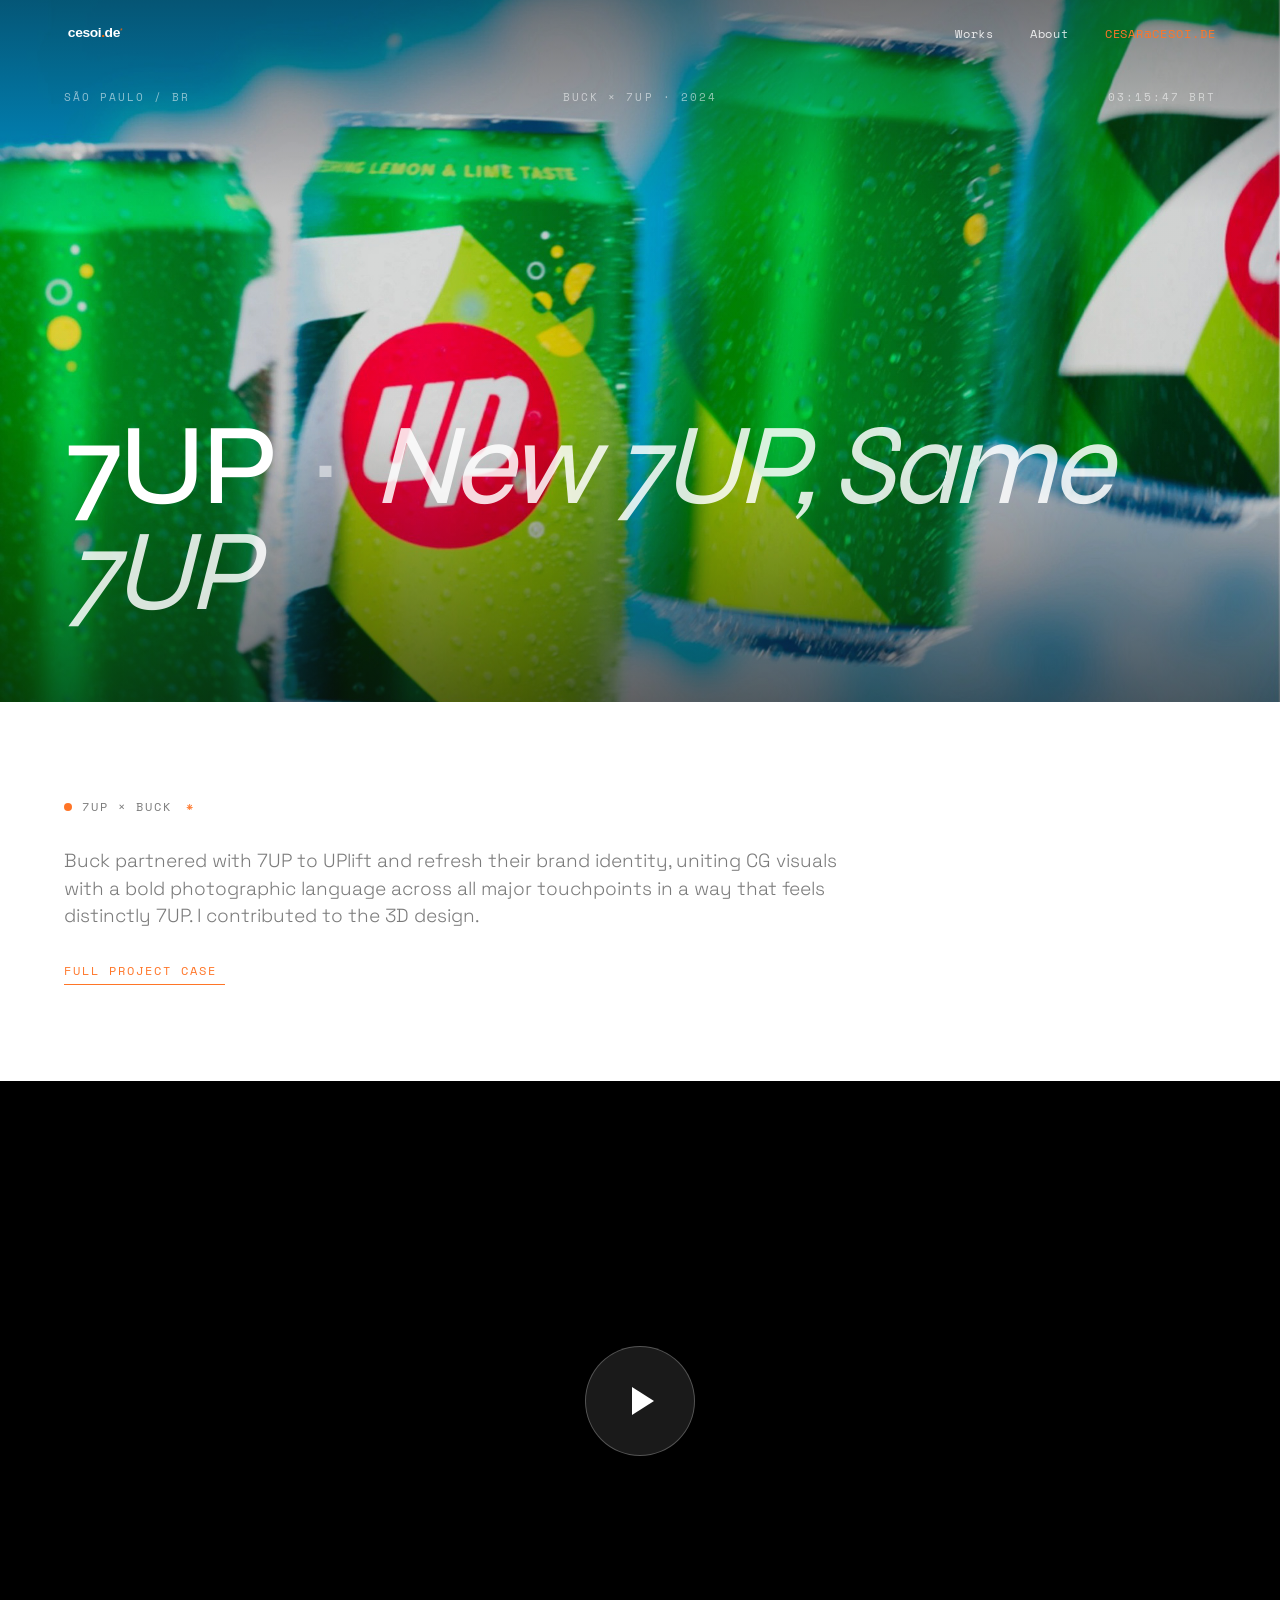
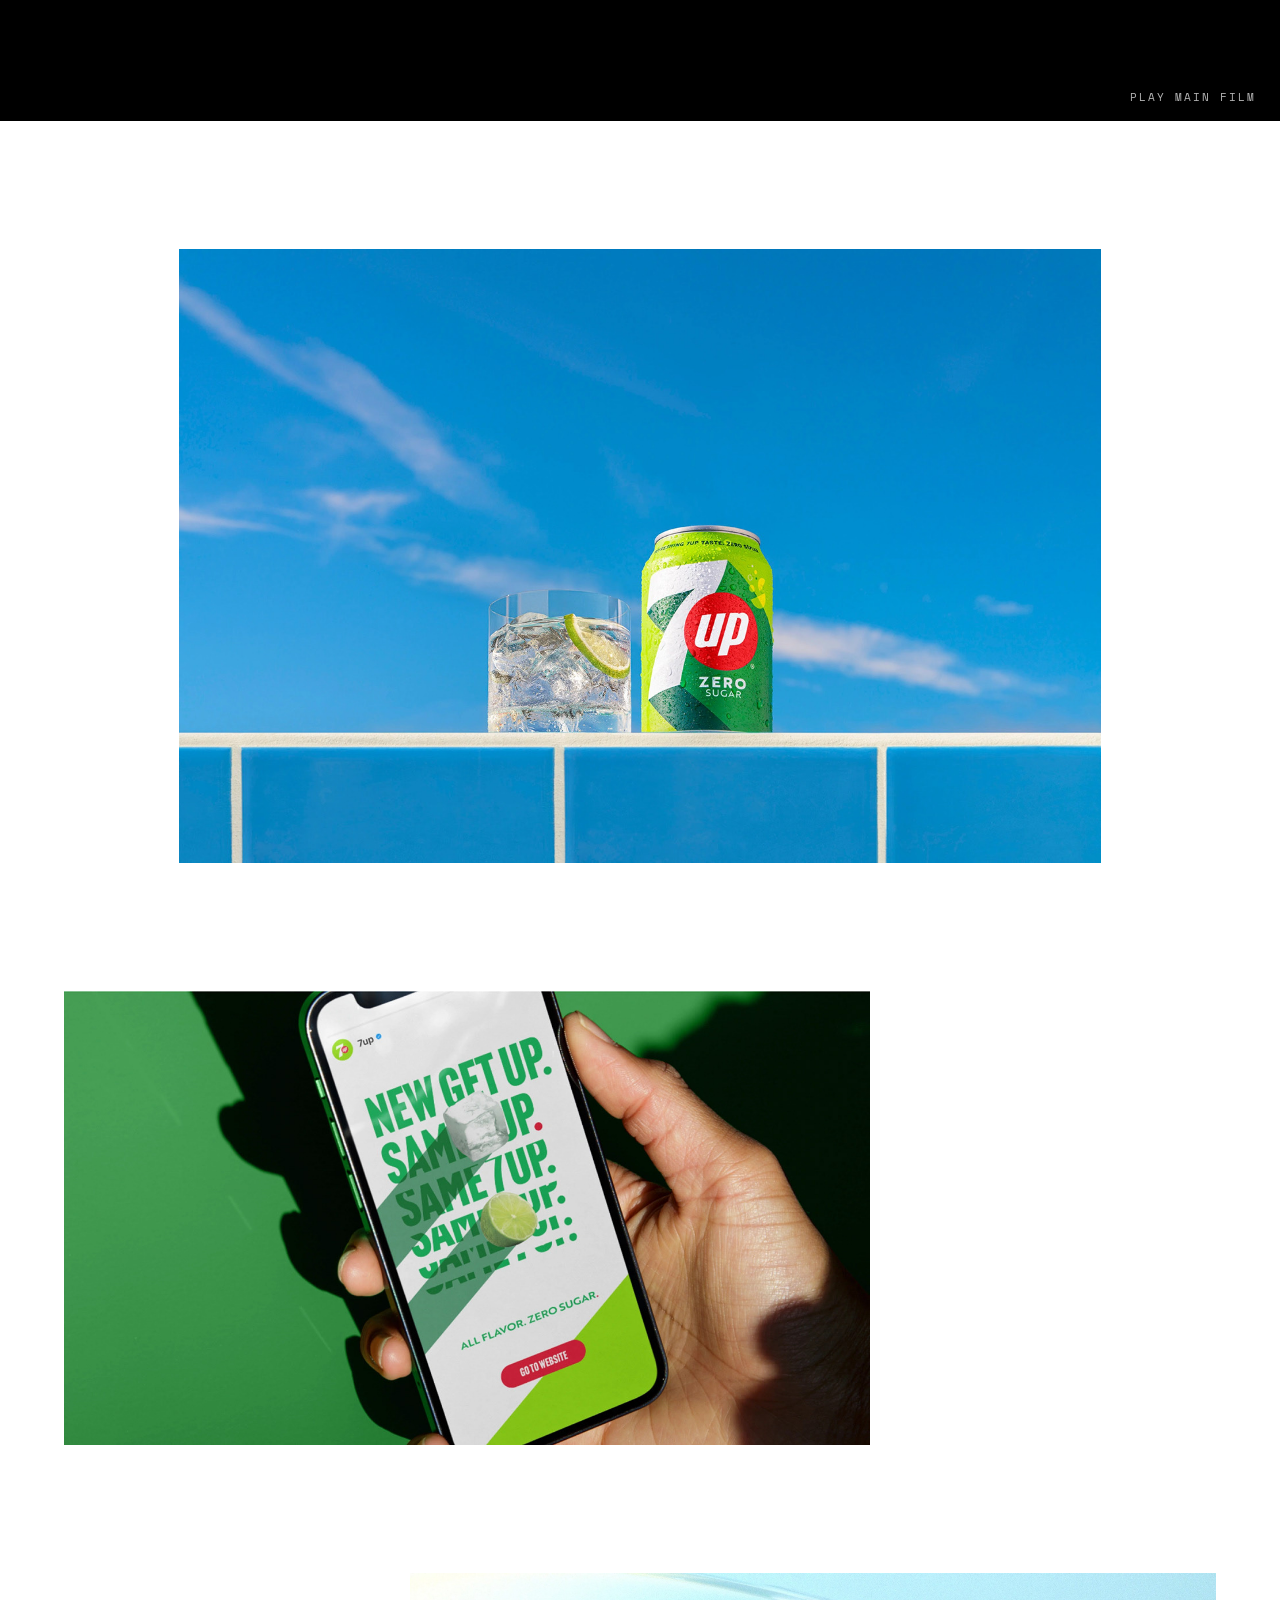
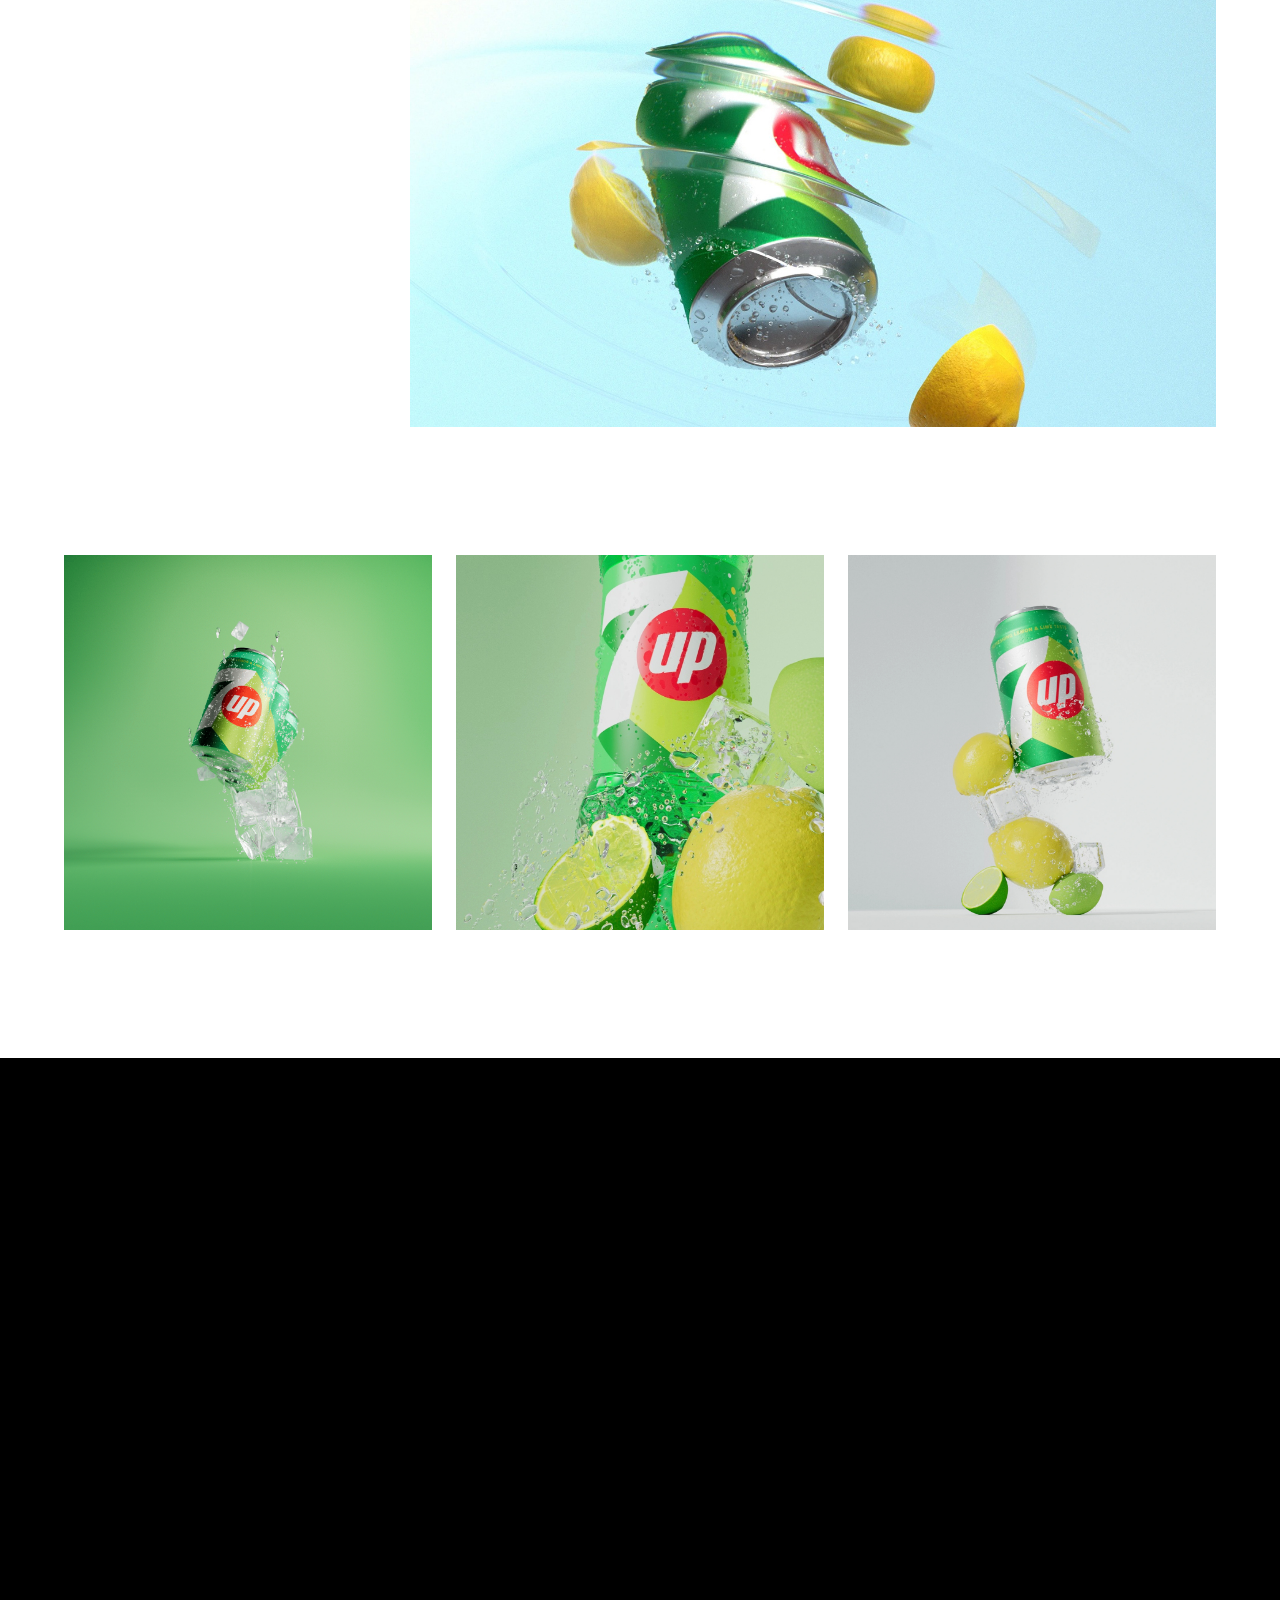
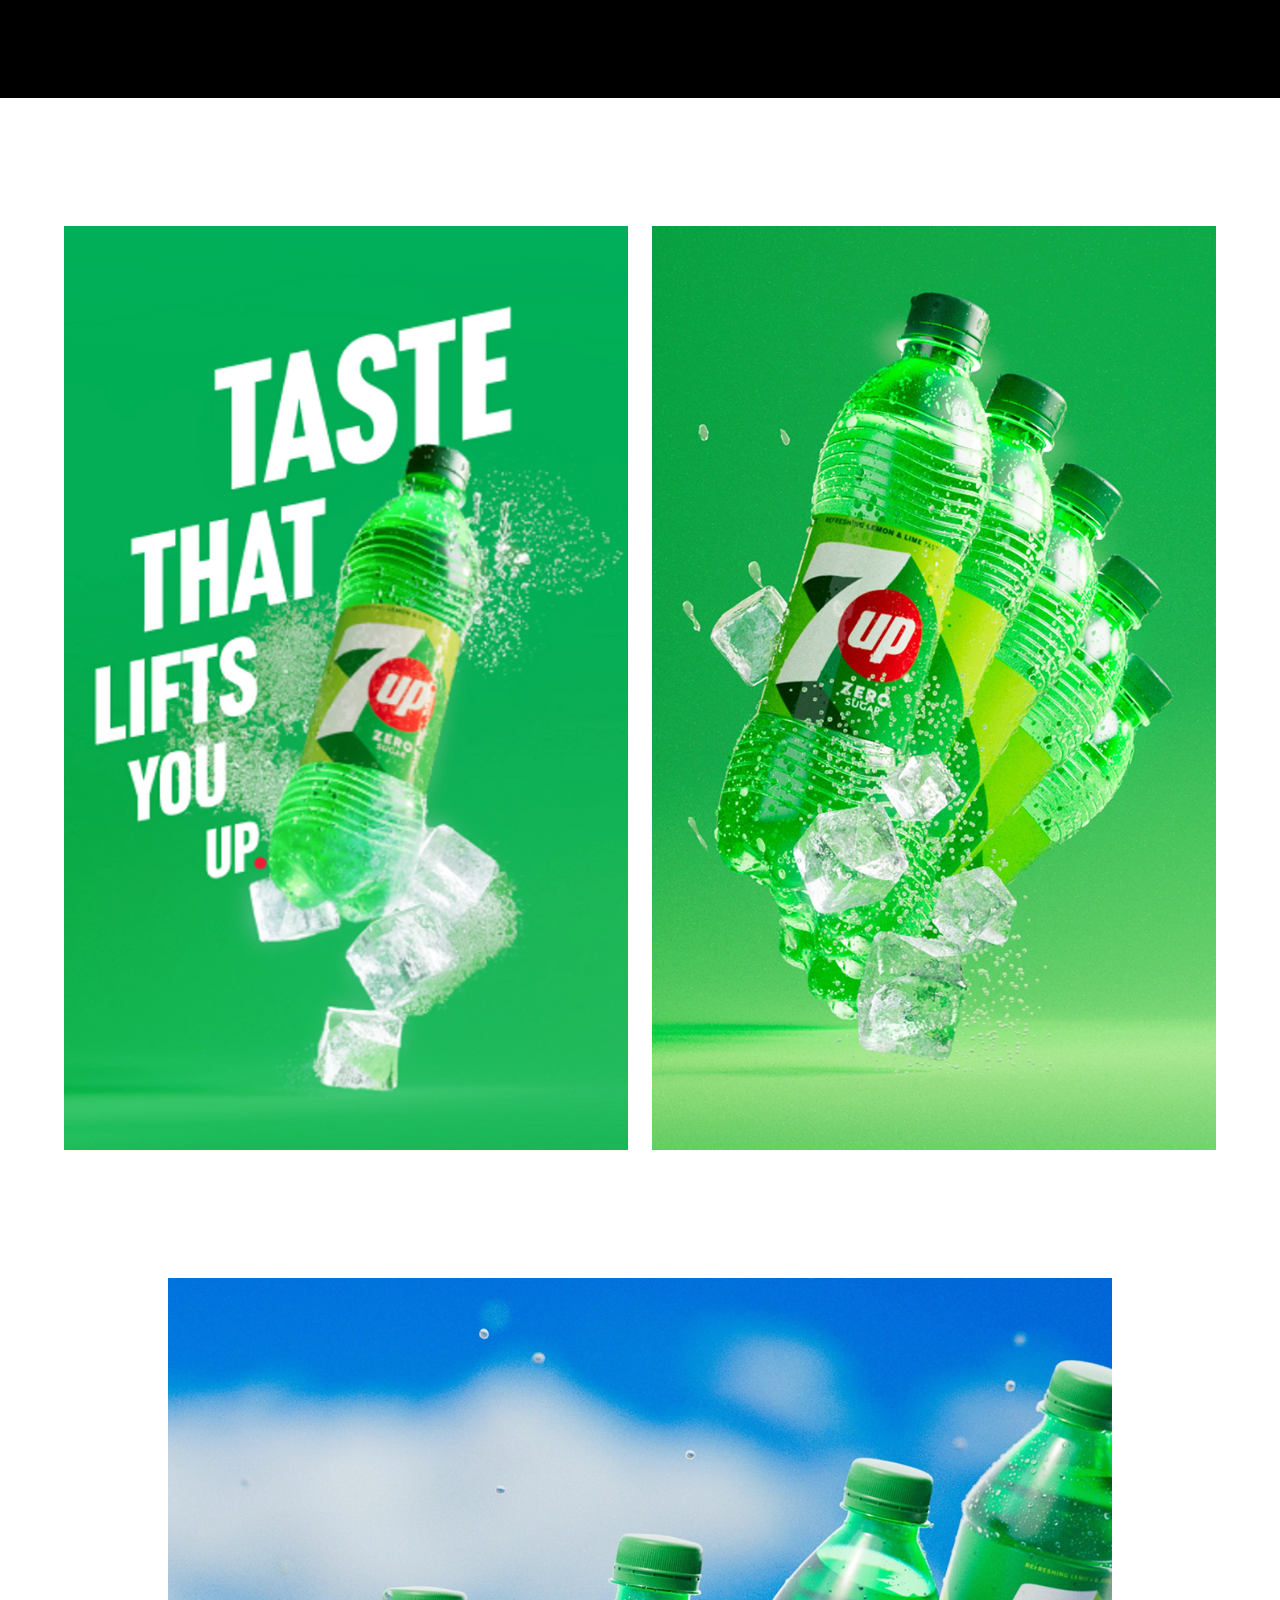
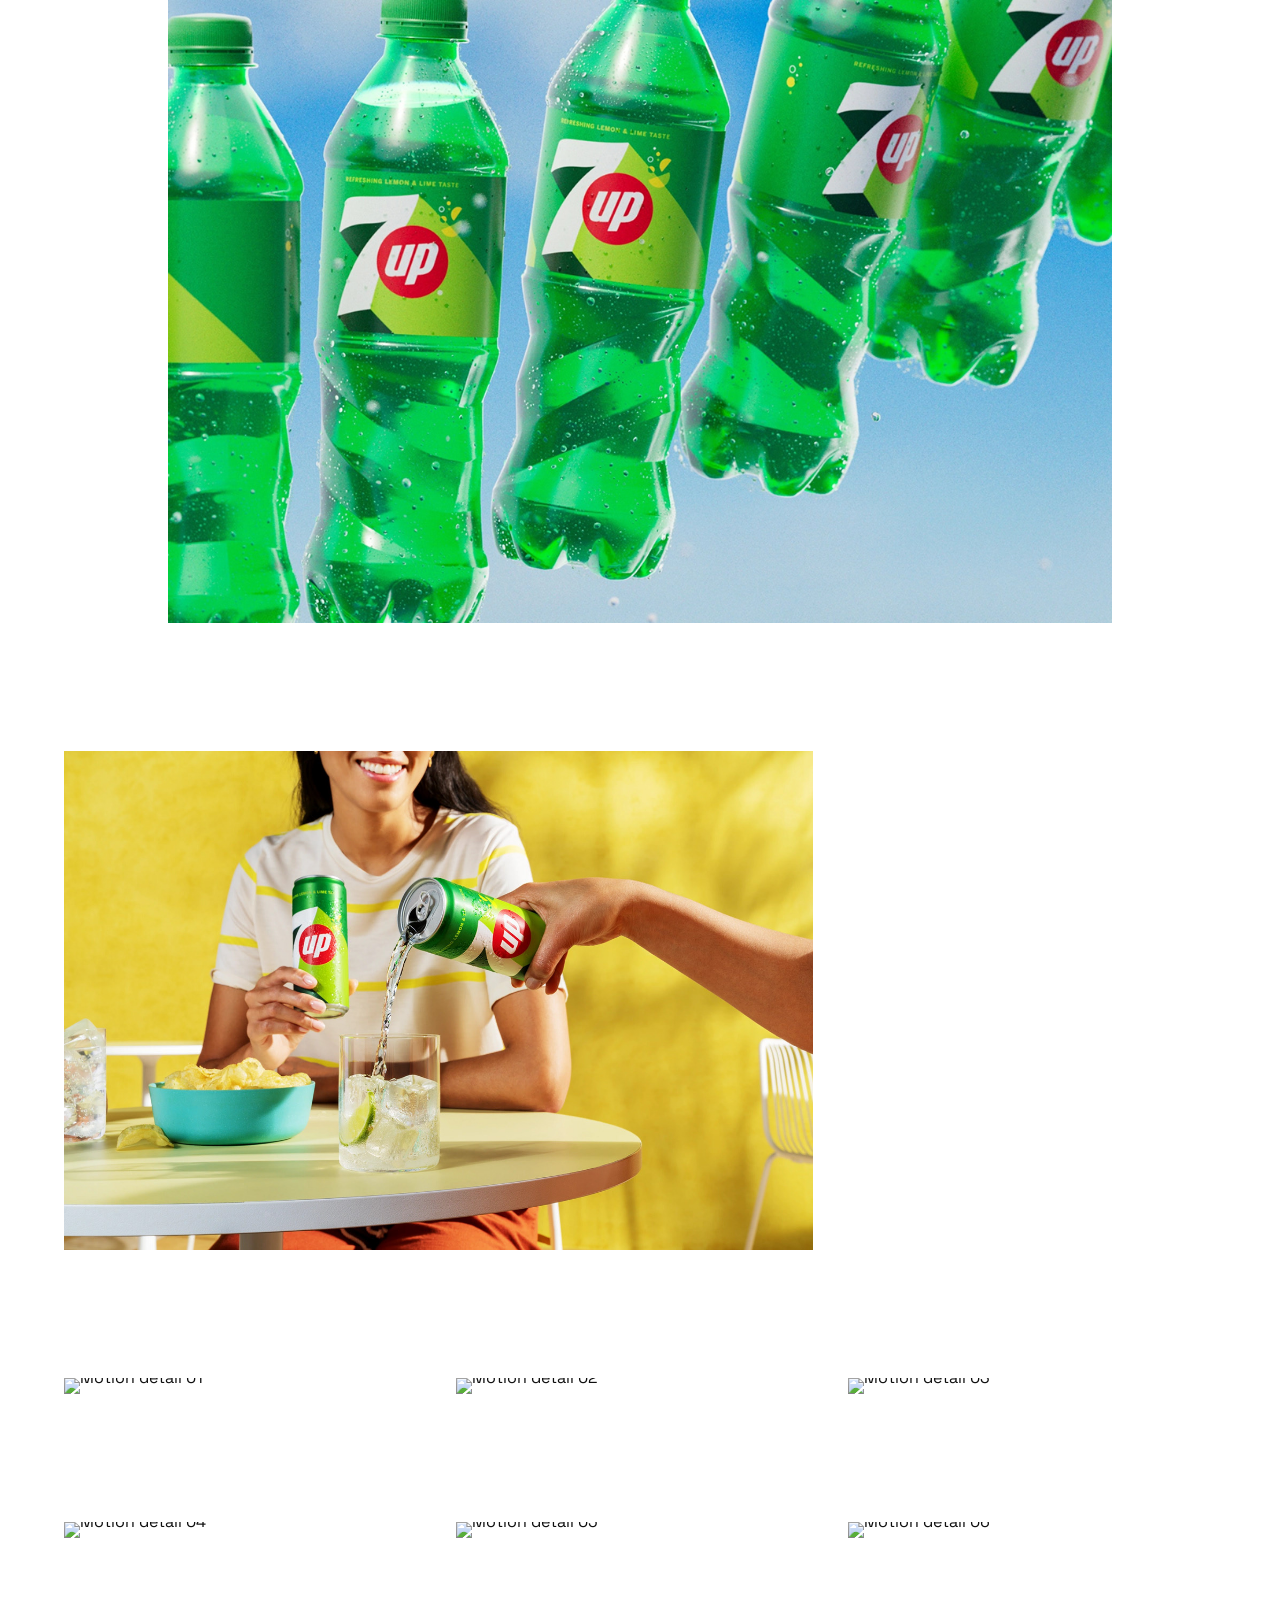
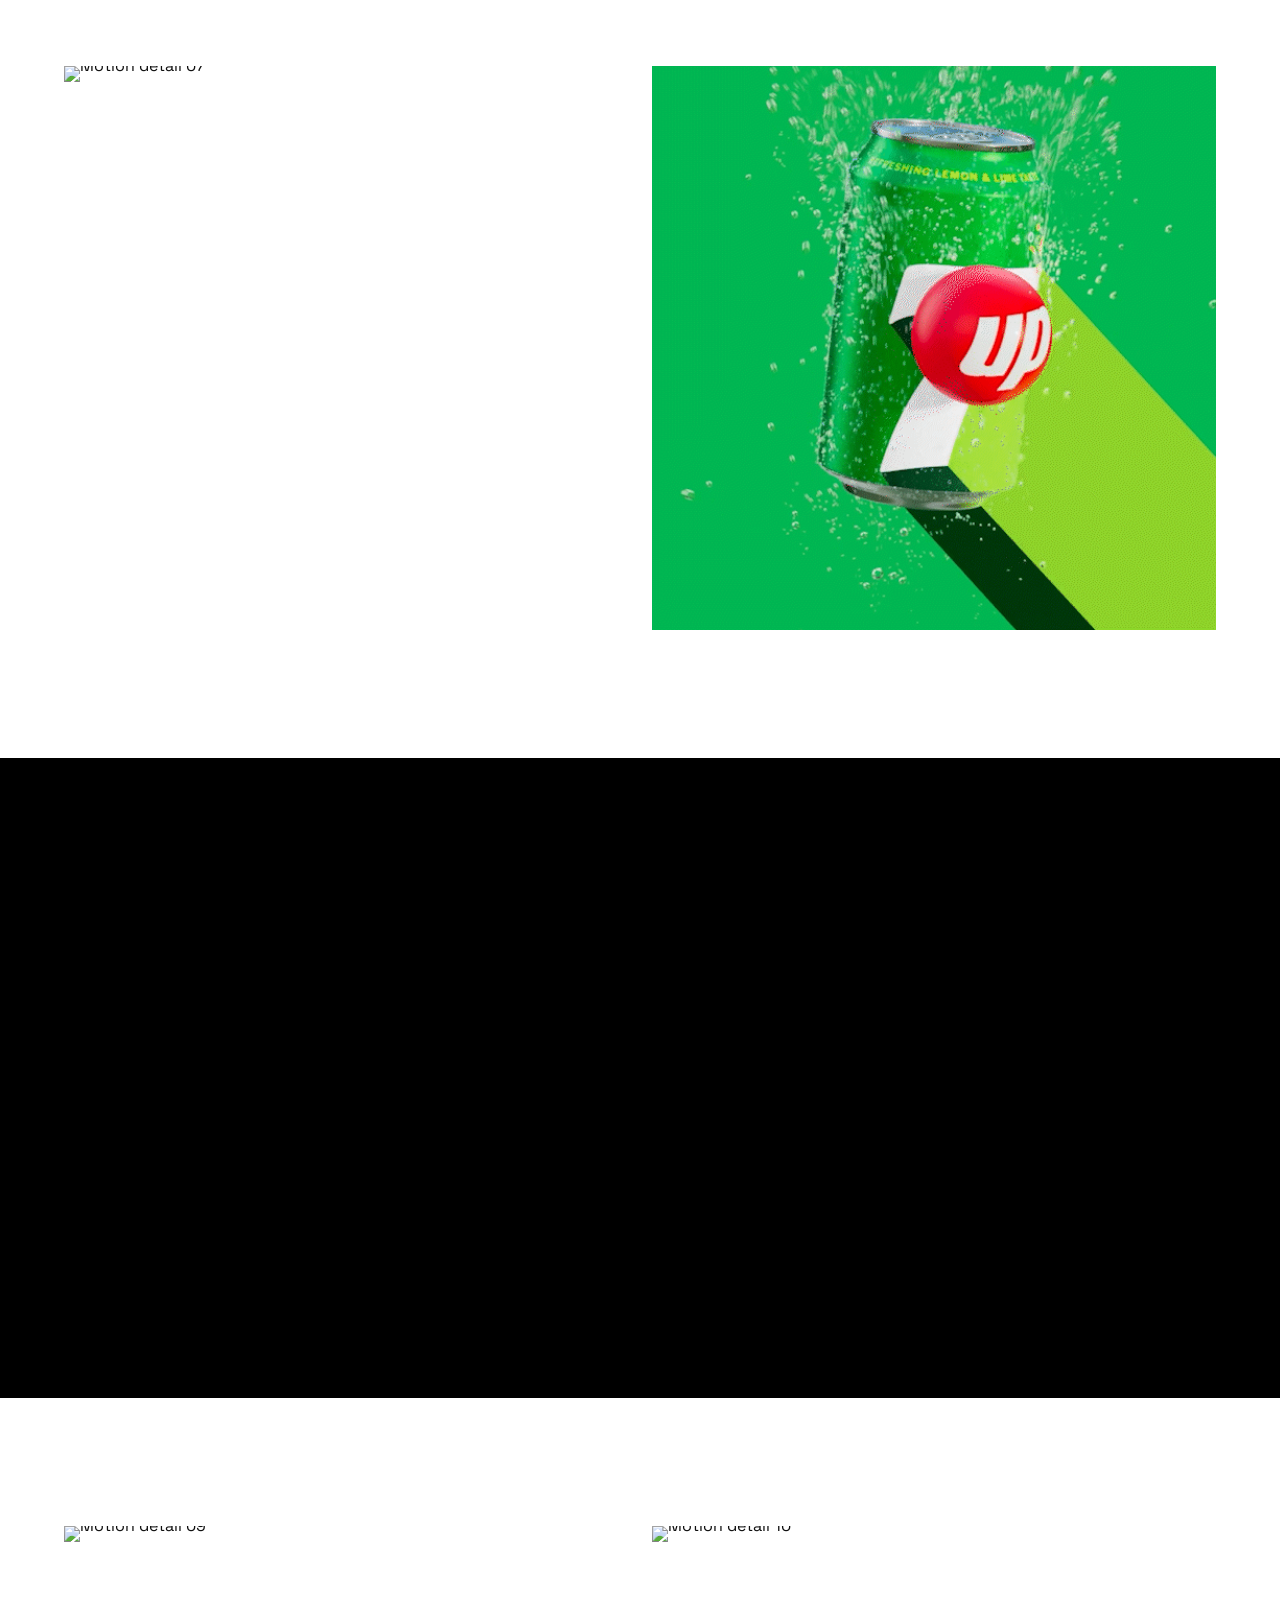
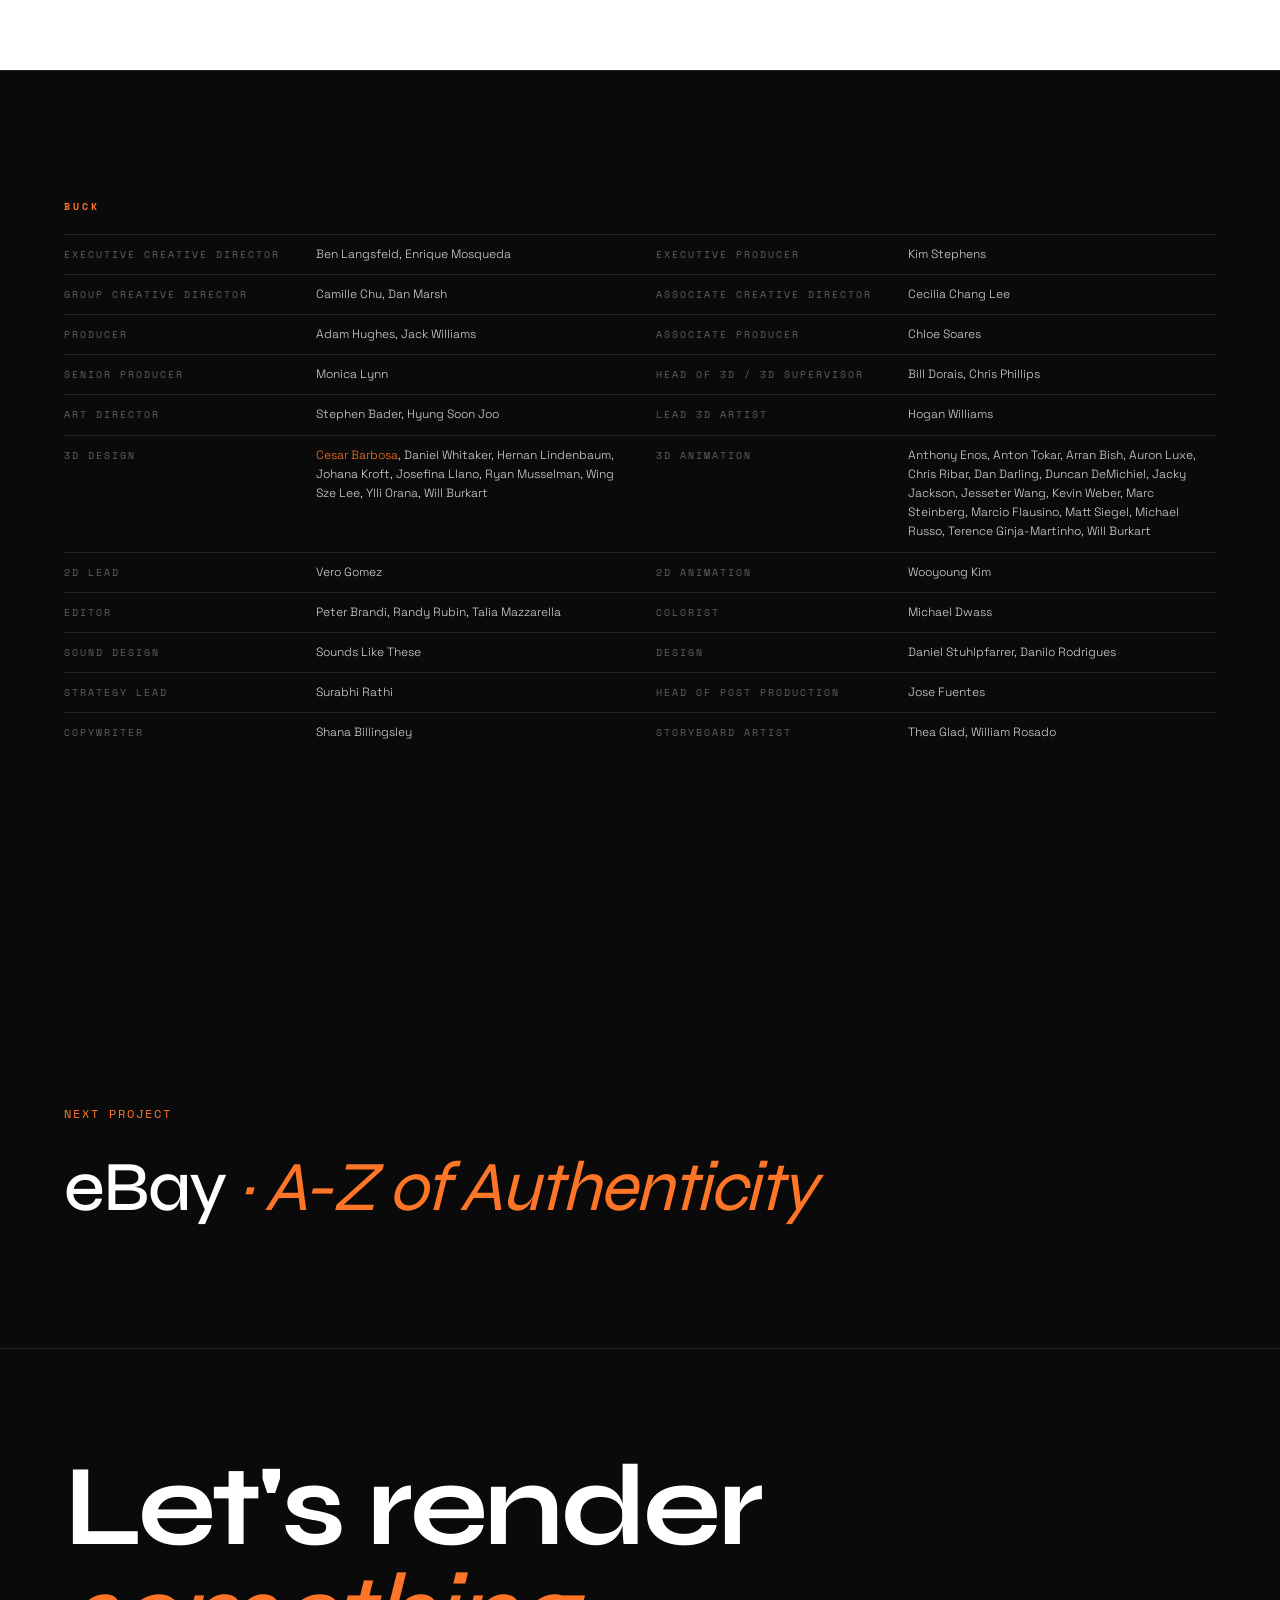
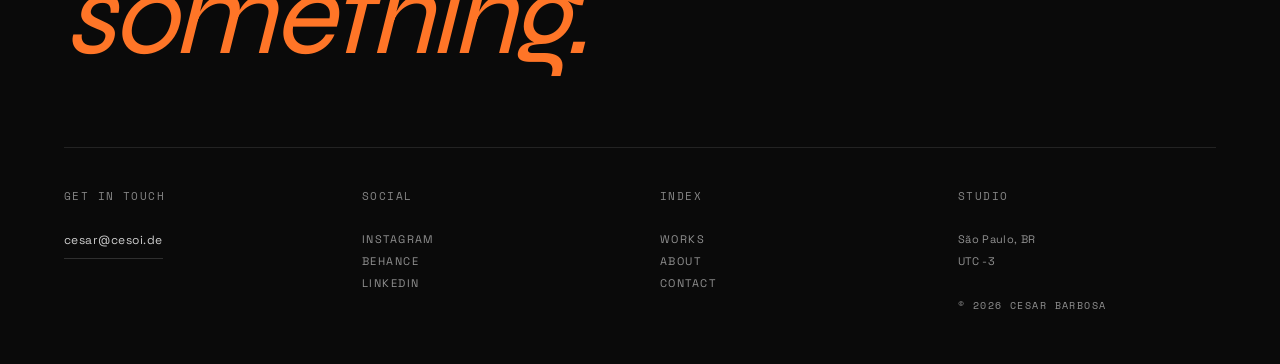
==== commit 0aebdbc8: "Logo sized by width (100px desktop, proportional on mobile) - All pages: width: 100px (height auto v" ====
--- a/7up.html
+++ b/7up.html
@@ -52,7 +52,7 @@
         }
         nav.site-nav .brand { font-weight: 500; letter-spacing: 0.02em; }
         nav.site-nav .brand { display: inline-flex; align-items: center; line-height: 0; }
-        nav.site-nav .brand img { height: 48px; width: auto; display: block; }
+        nav.site-nav .brand img { width: 100px; height: auto; display: block; }
         nav.site-nav .brand .slash { color: rgba(255,255,255,0.5); margin: 0 .35em; }
         nav.site-nav .nav-links { display: flex; gap: 2.25rem; align-items: center; }
         nav.site-nav .nav-links a { transition: color .2s, opacity .2s; opacity: 0.85; }
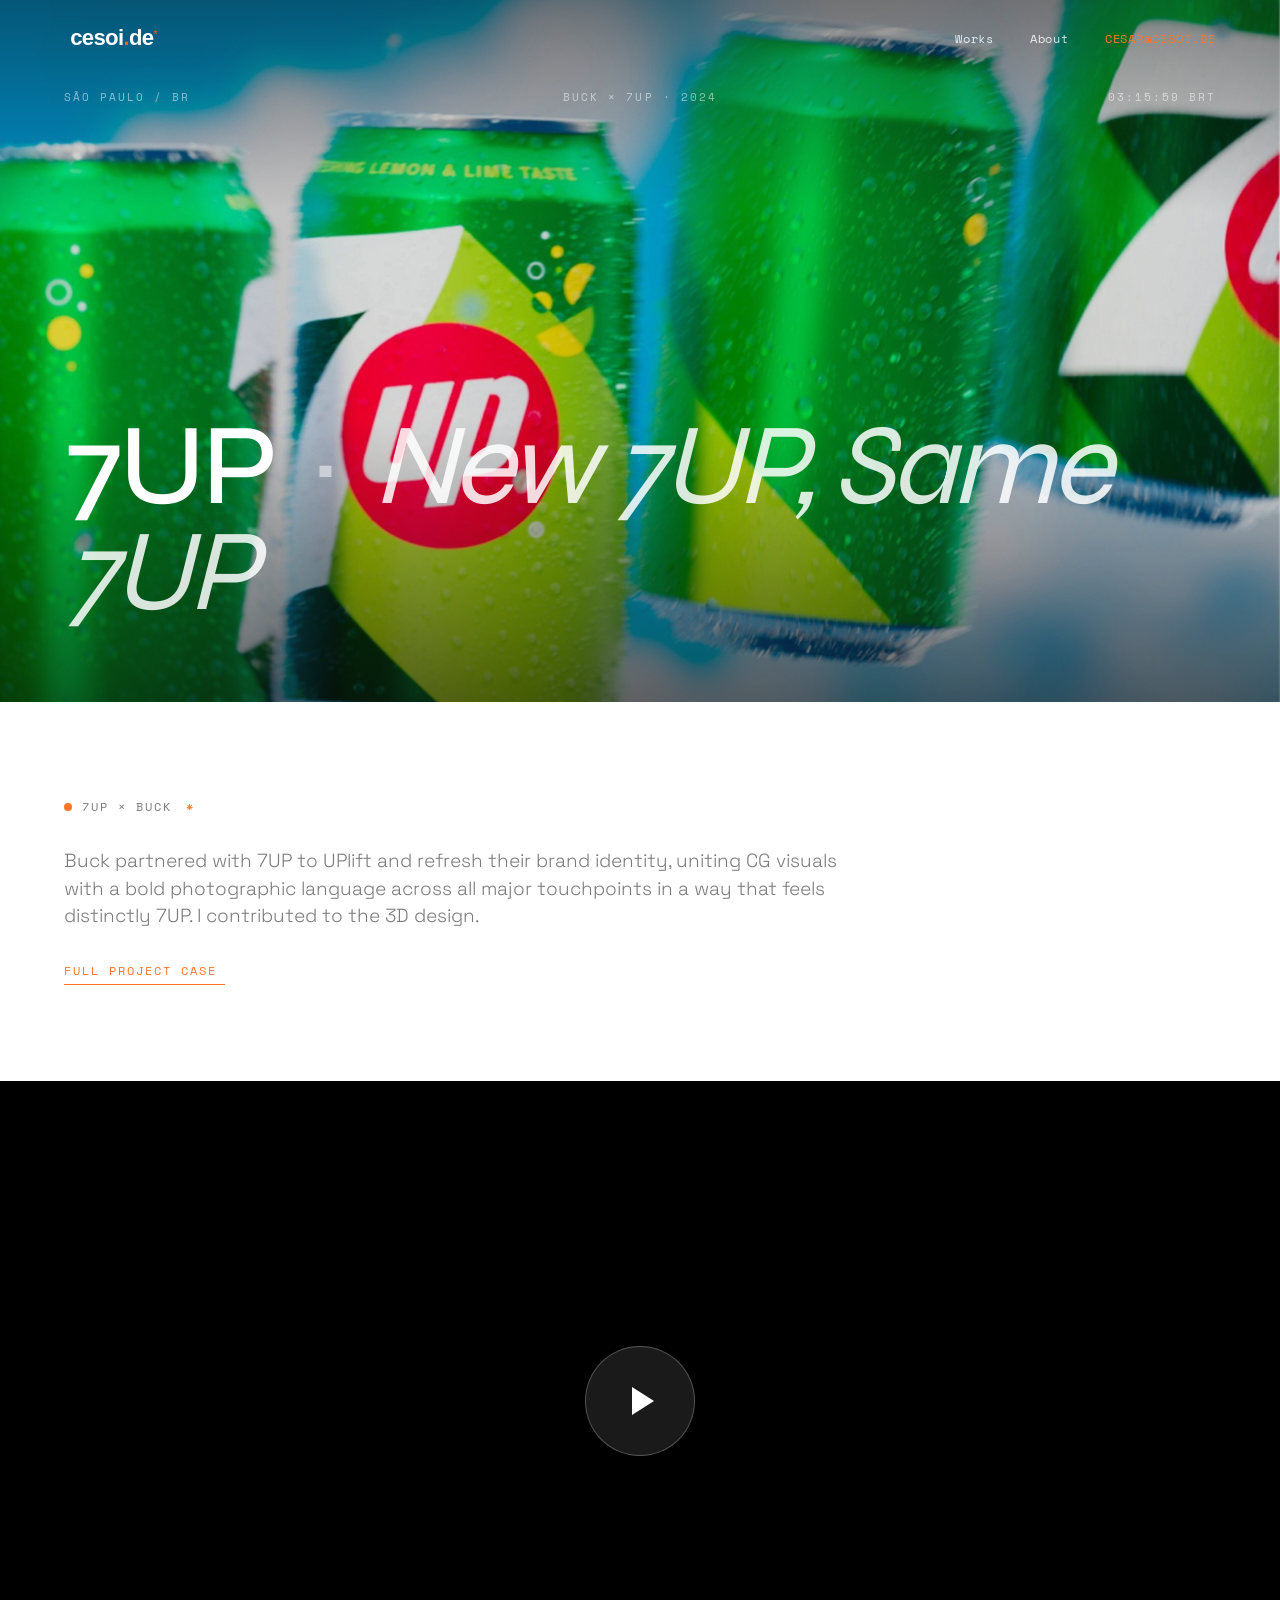
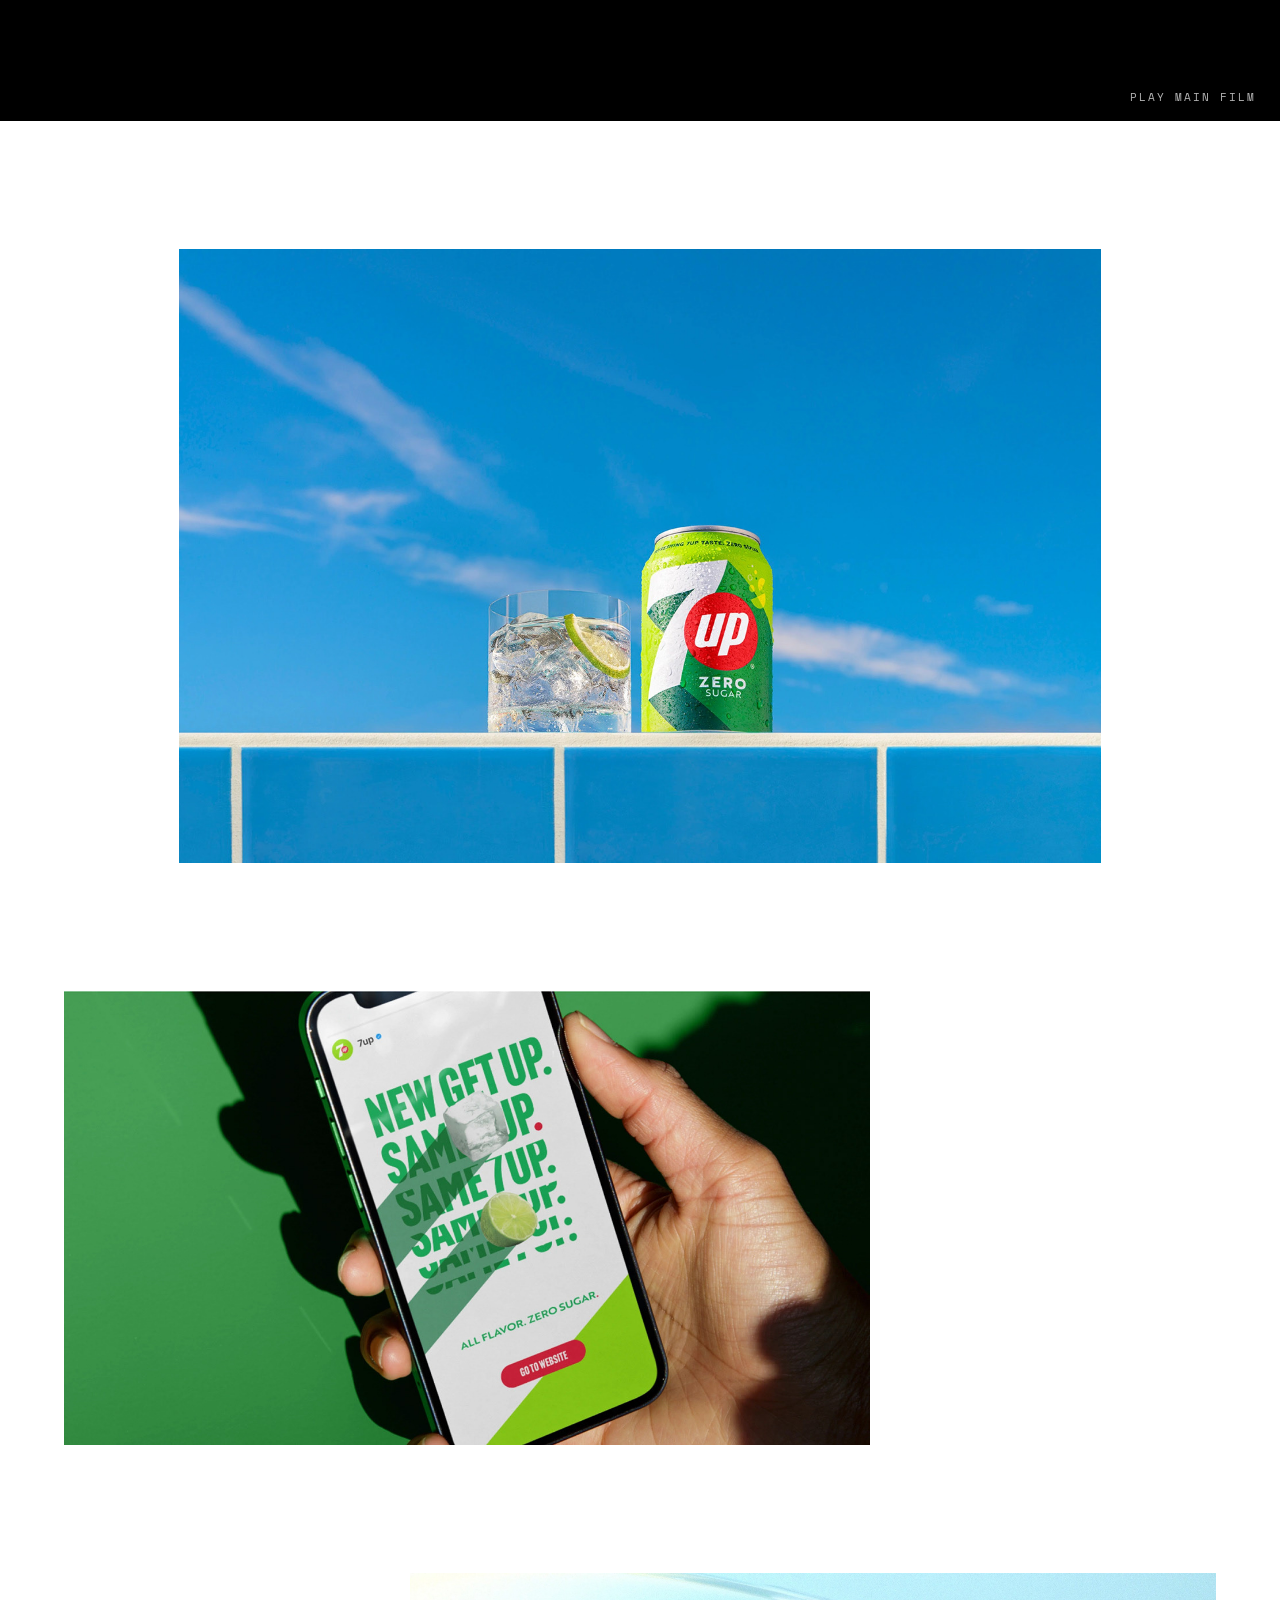
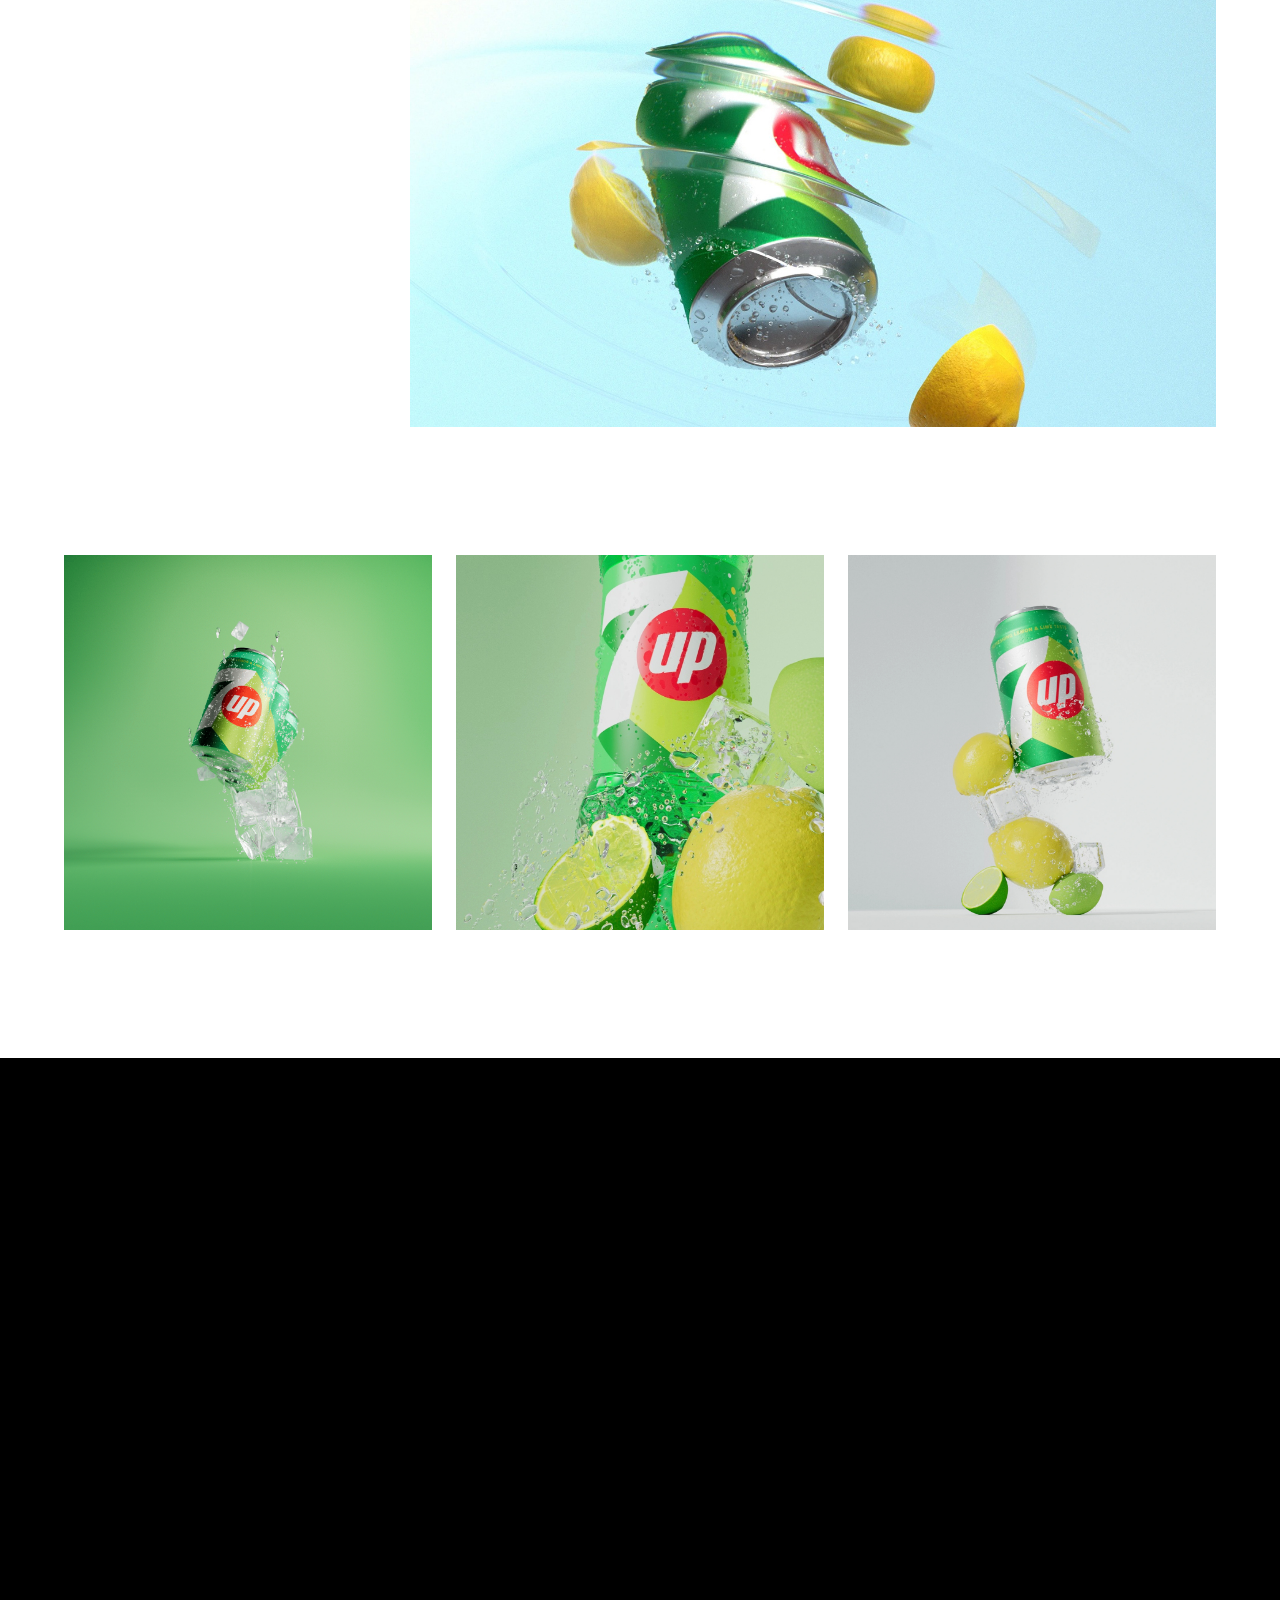
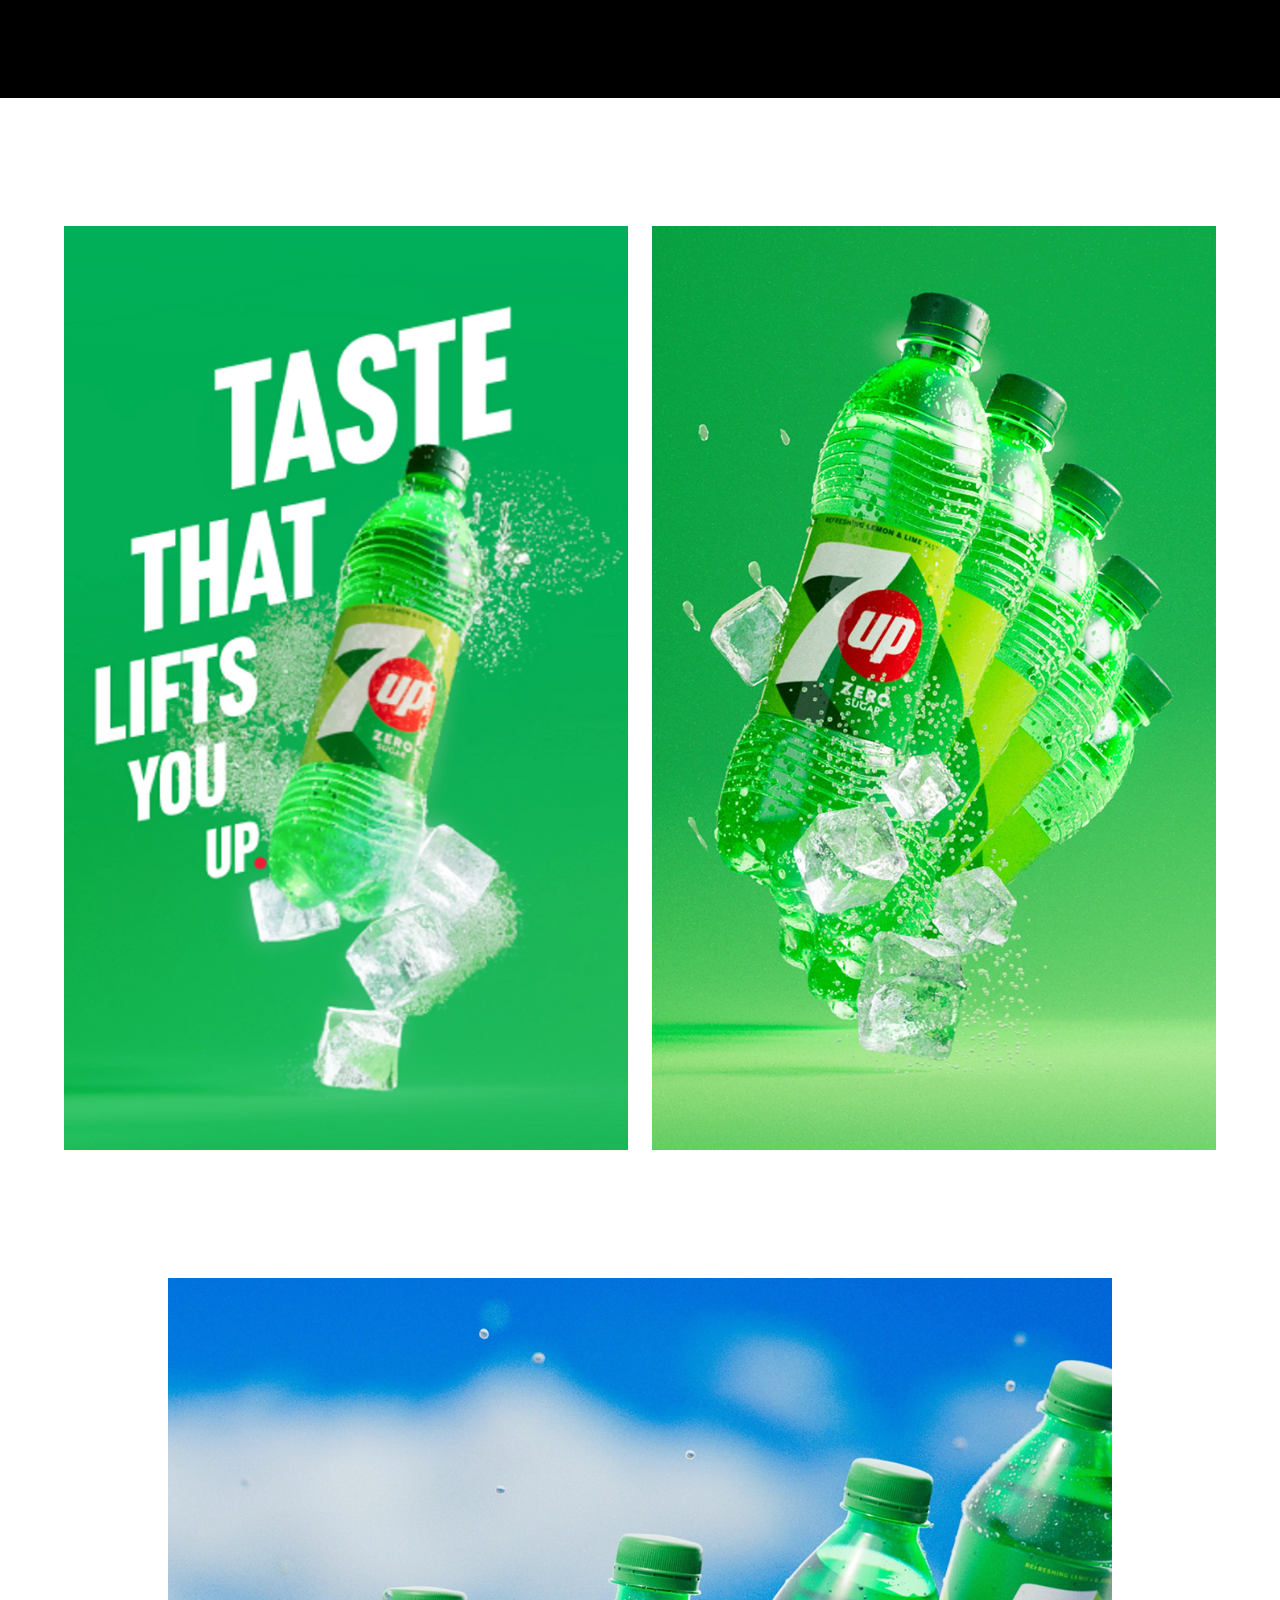
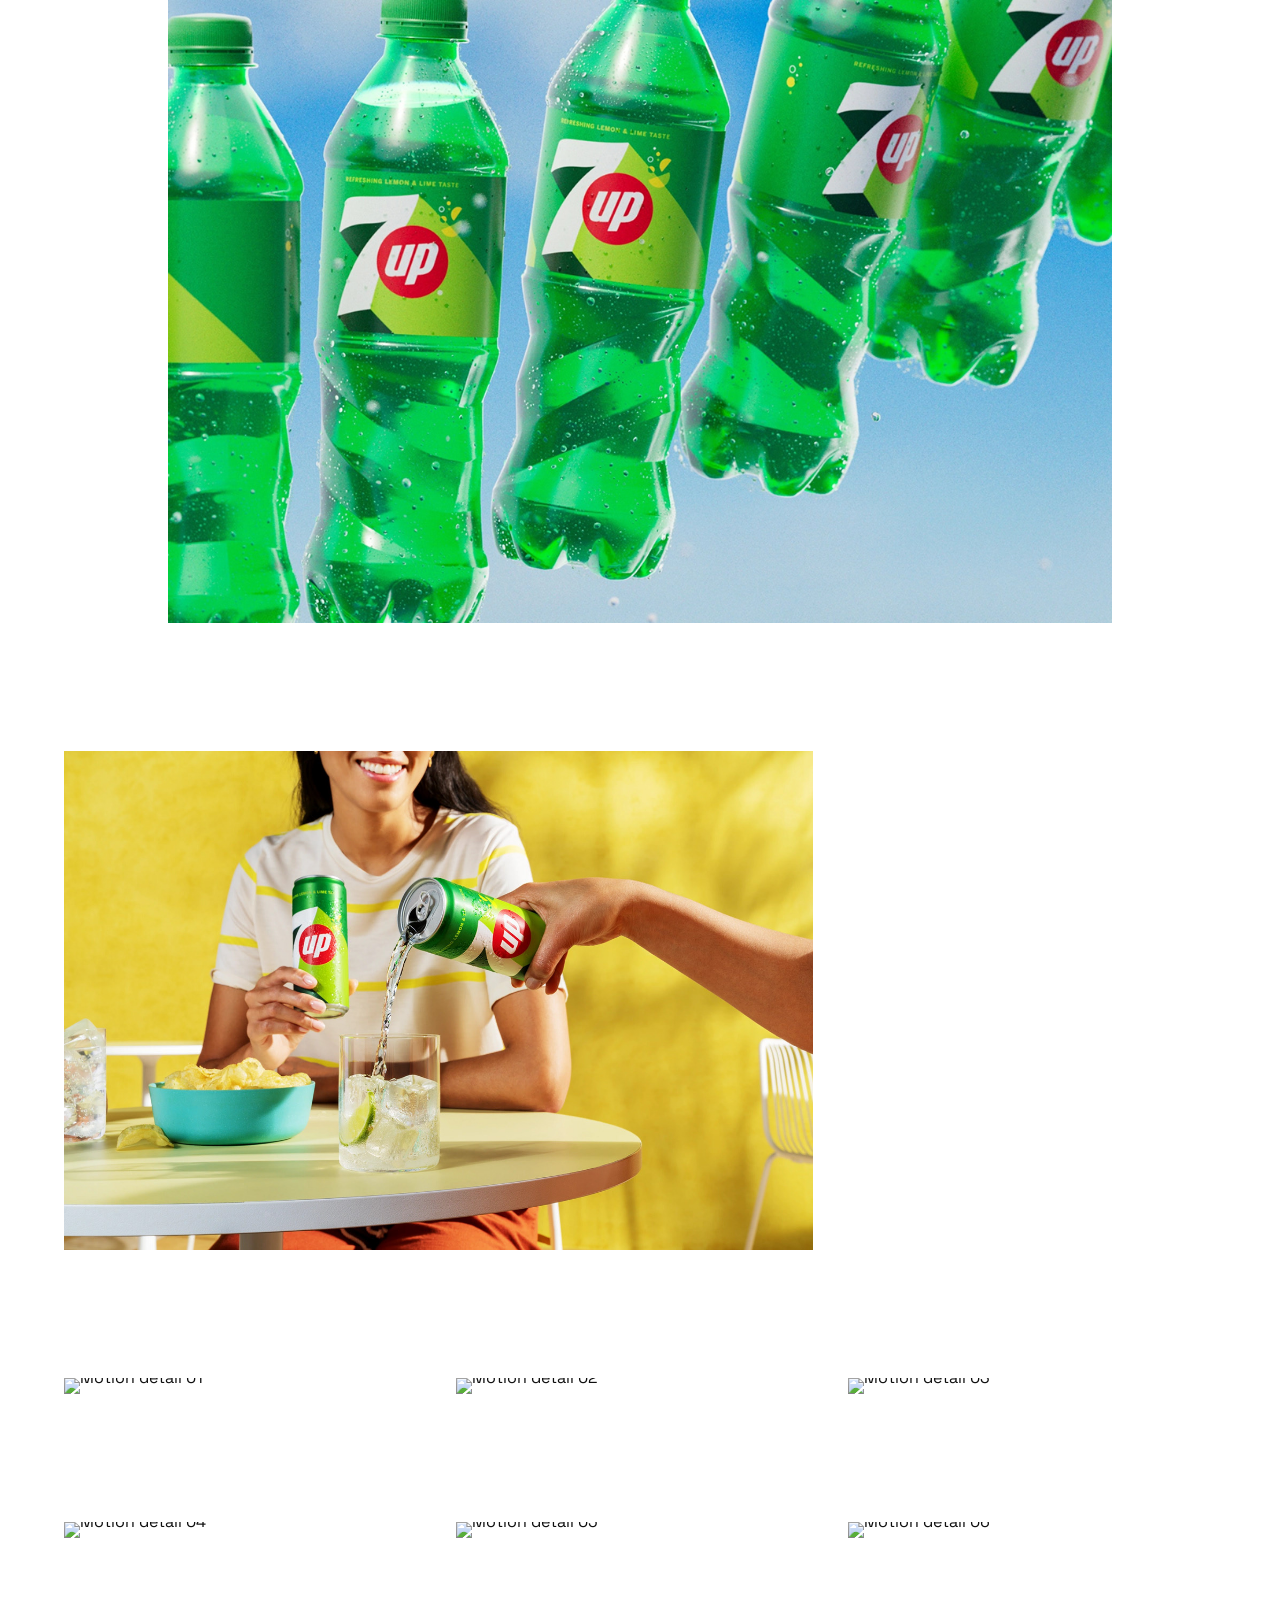
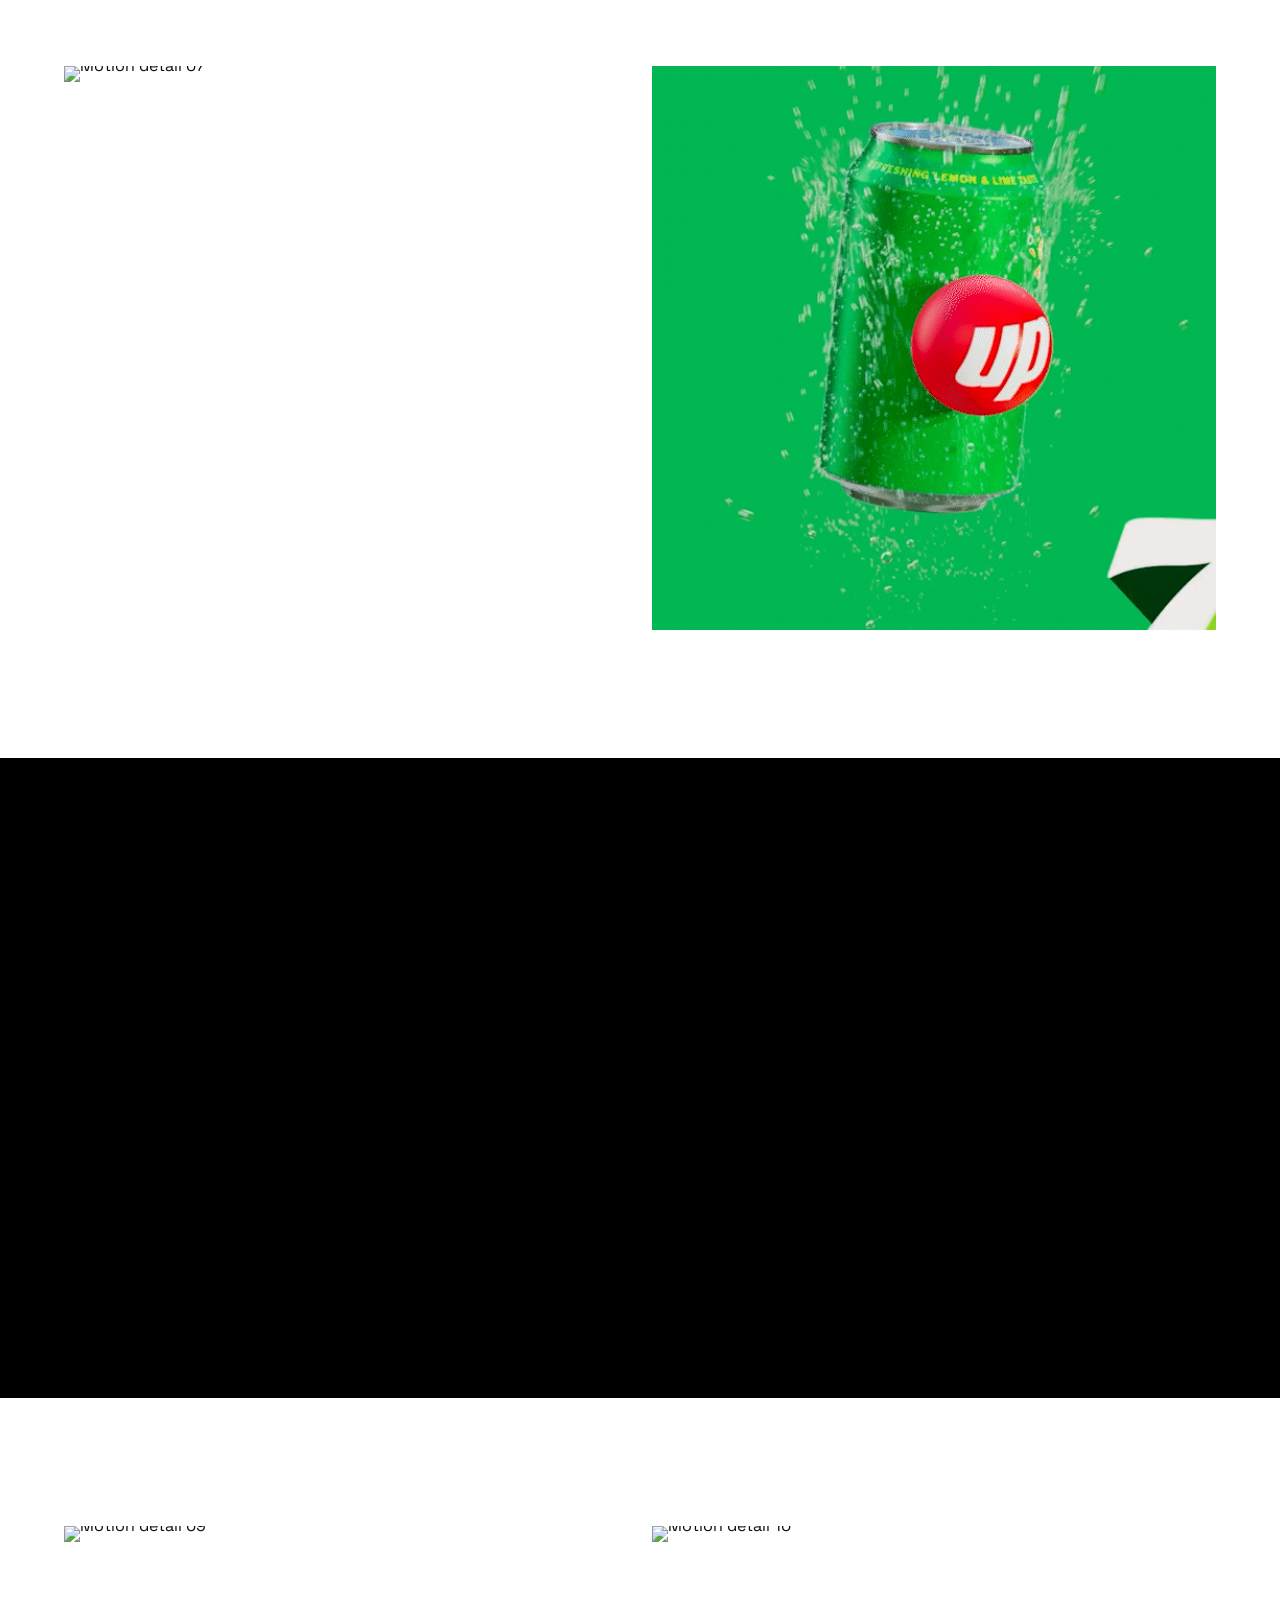
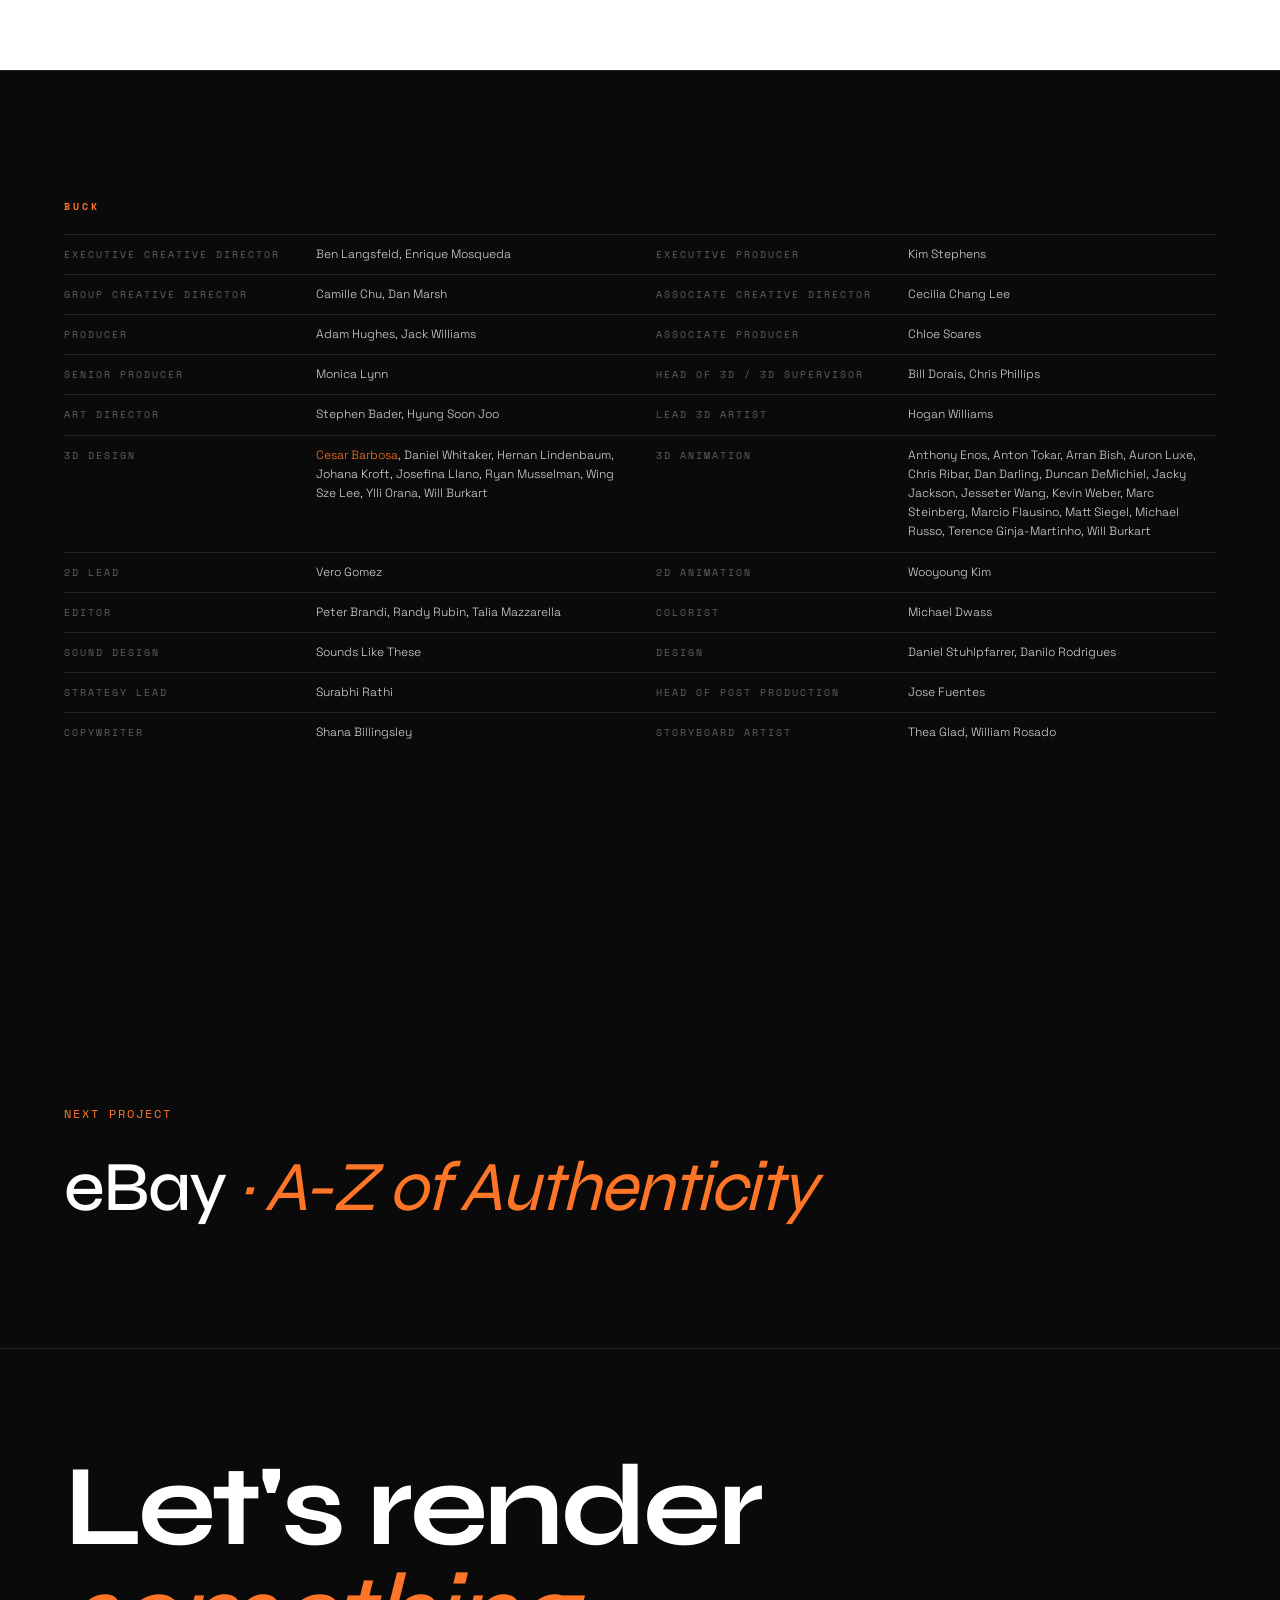
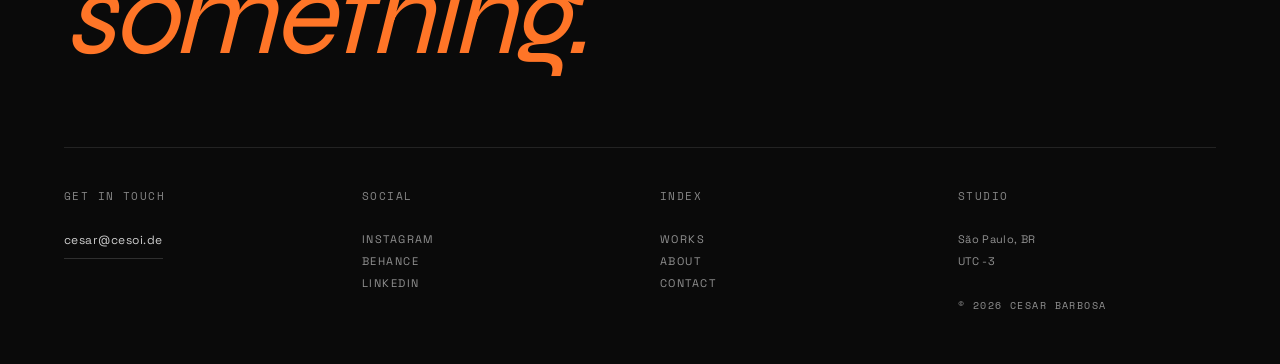
==== commit fa47a7cc: "Increase logo width 60% (100px -> 160px desktop, proportional on mobile)" ====
--- a/7up.html
+++ b/7up.html
@@ -52,7 +52,7 @@
         }
         nav.site-nav .brand { font-weight: 500; letter-spacing: 0.02em; }
         nav.site-nav .brand { display: inline-flex; align-items: center; line-height: 0; }
-        nav.site-nav .brand img { width: 100px; height: auto; display: block; }
+        nav.site-nav .brand img { width: 160px; height: auto; display: block; }
         nav.site-nav .brand .slash { color: rgba(255,255,255,0.5); margin: 0 .35em; }
         nav.site-nav .nav-links { display: flex; gap: 2.25rem; align-items: center; }
         nav.site-nav .nav-links a { transition: color .2s, opacity .2s; opacity: 0.85; }
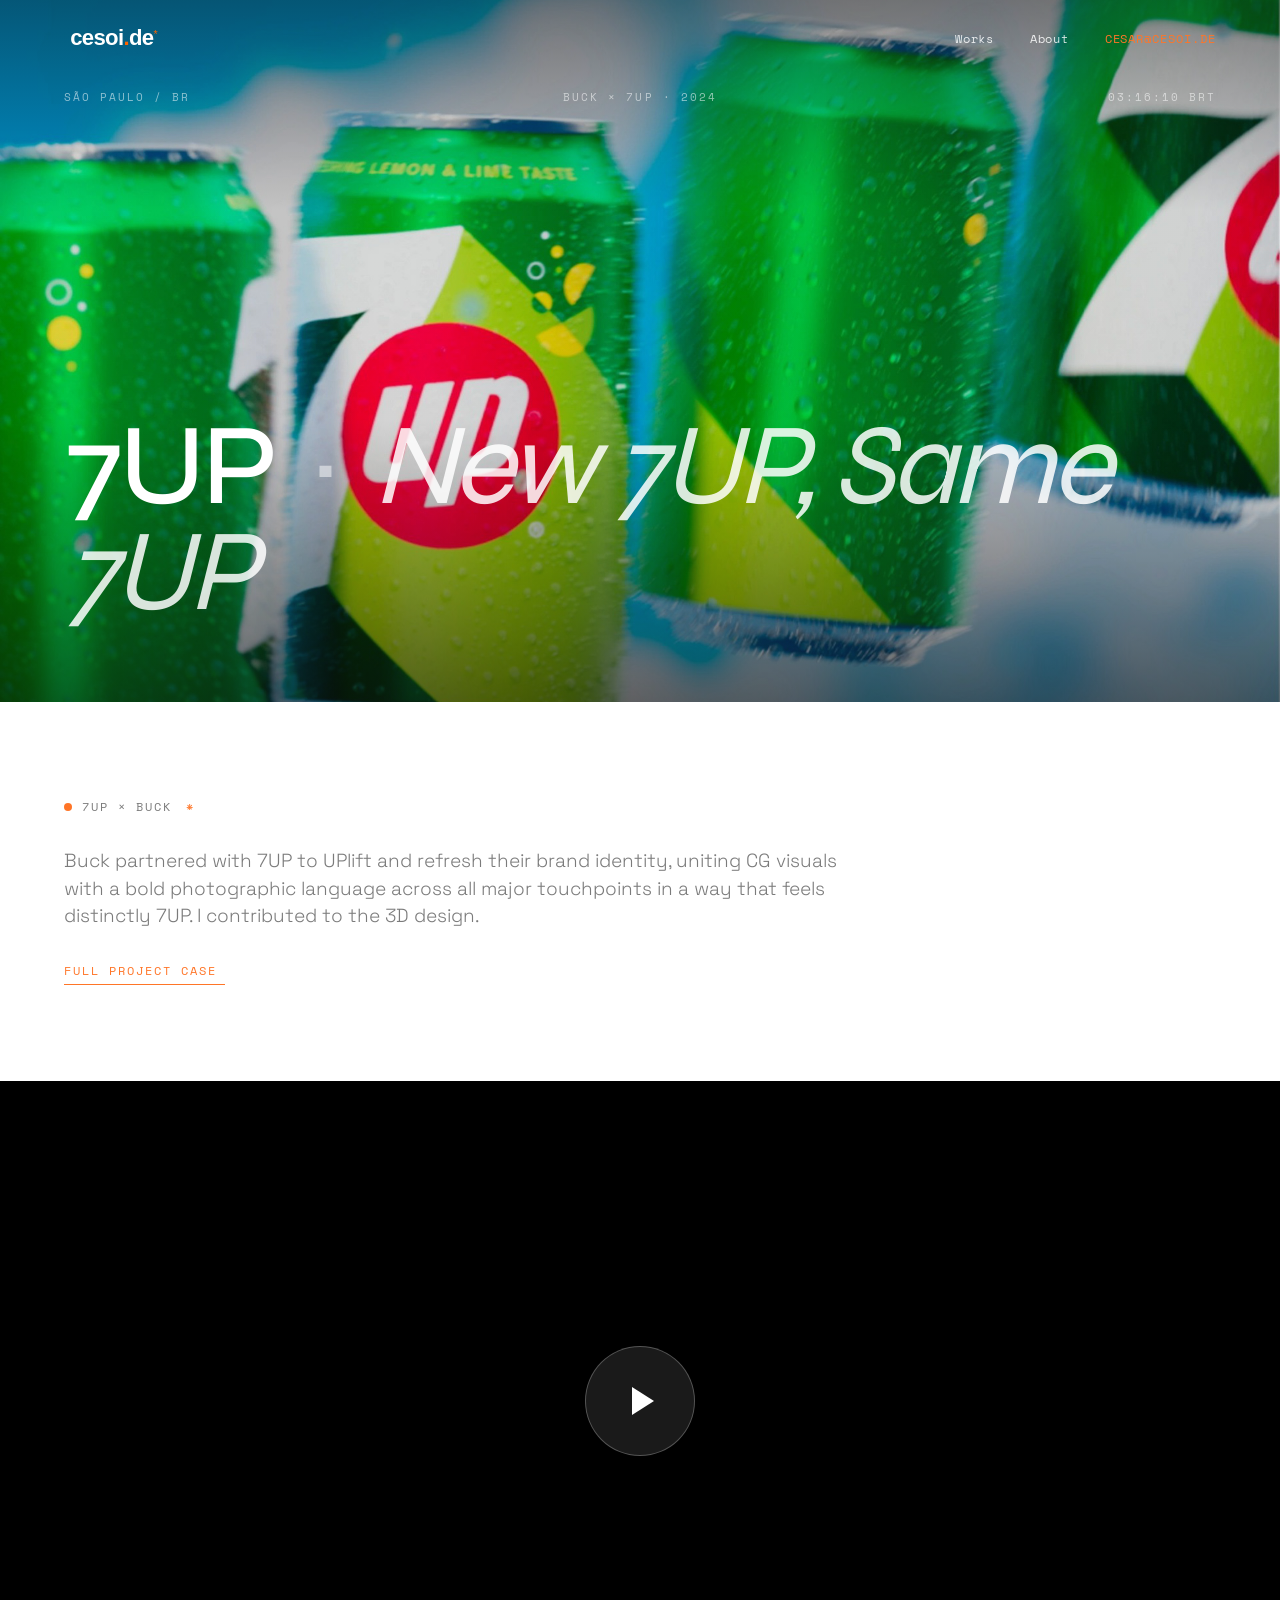
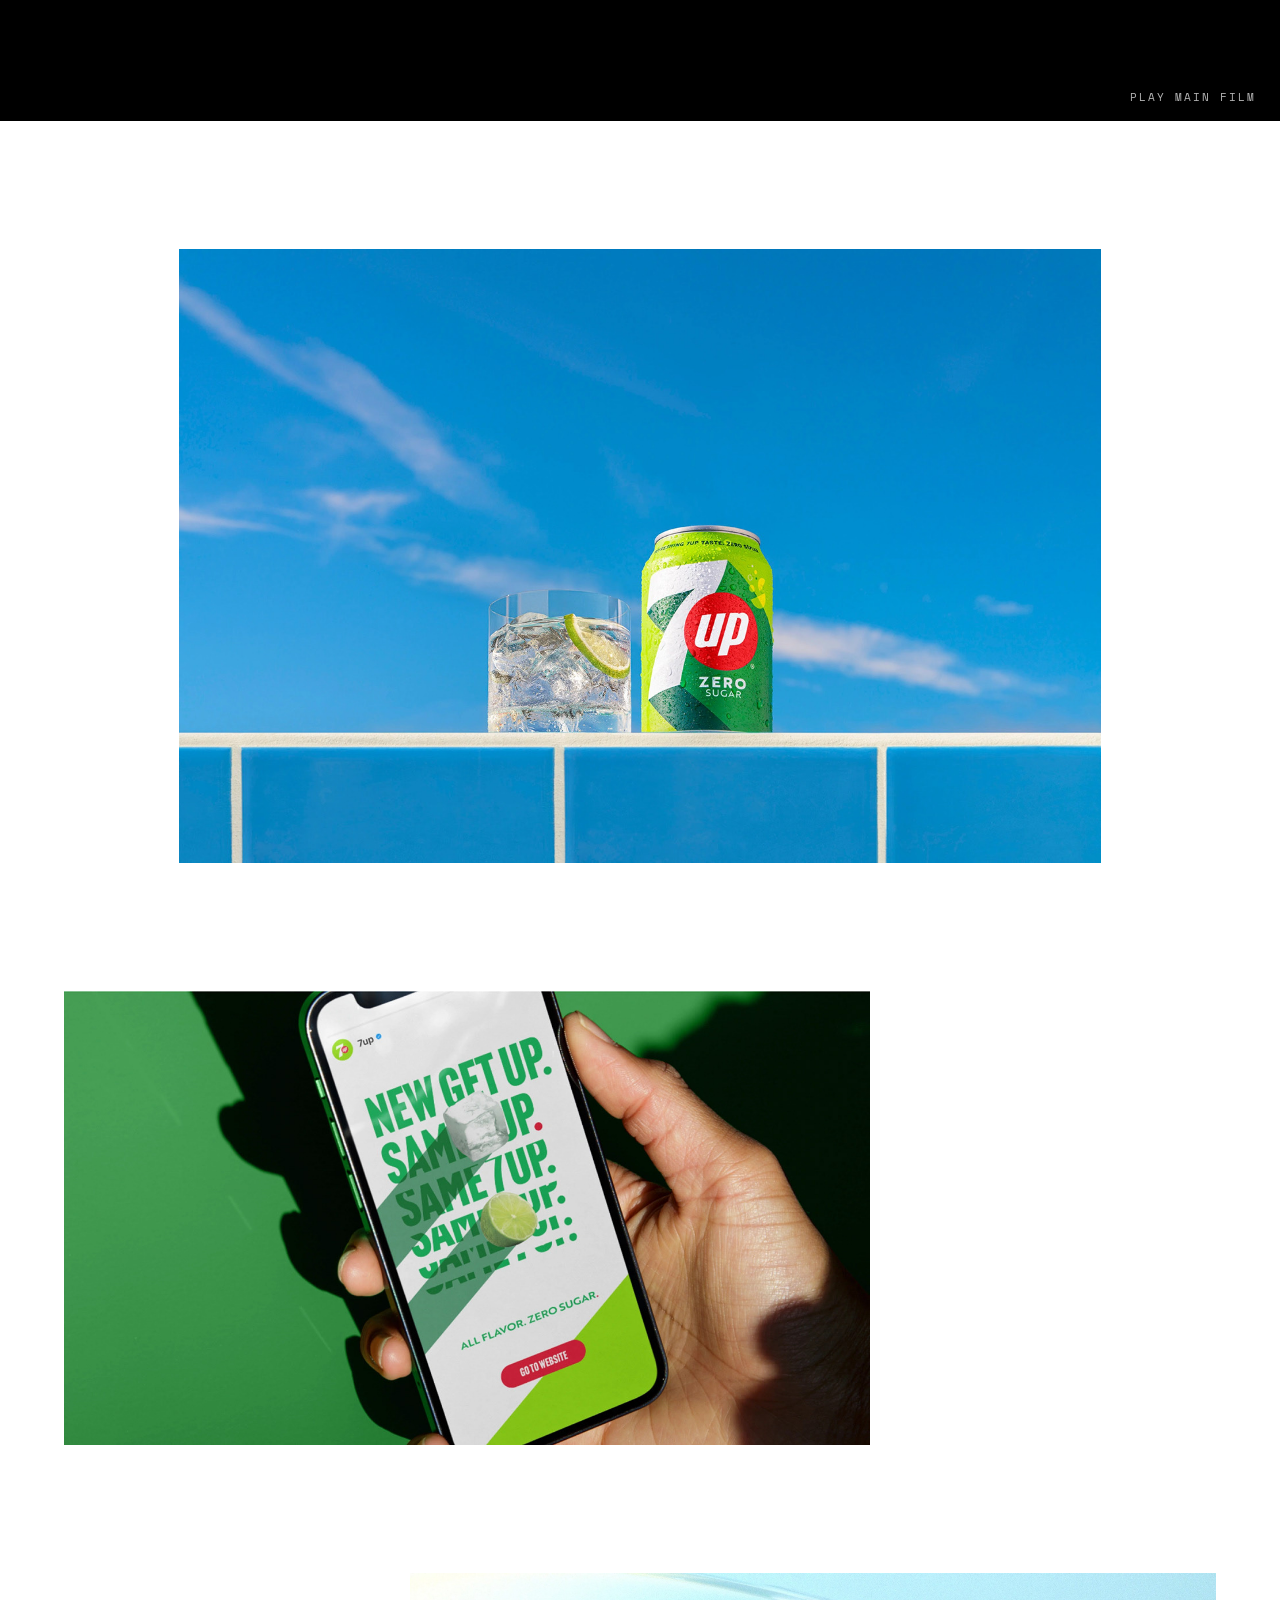
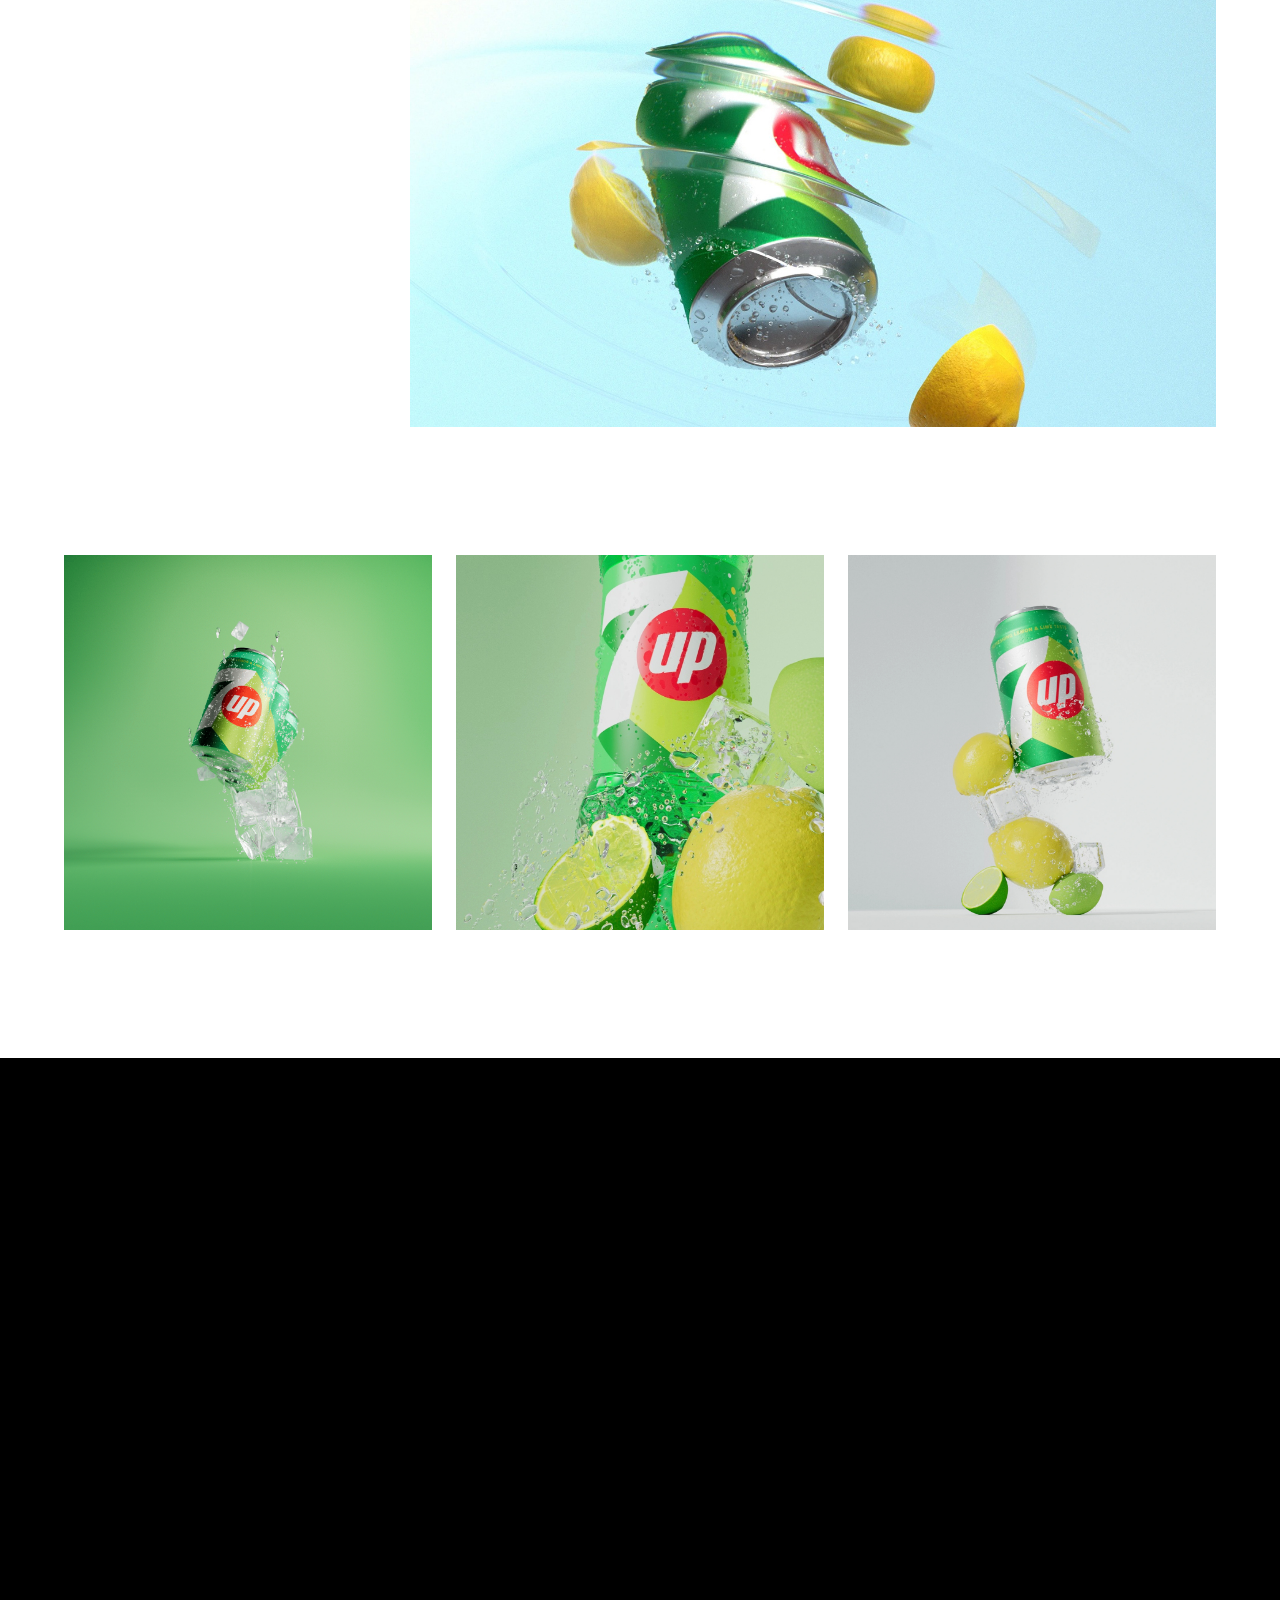
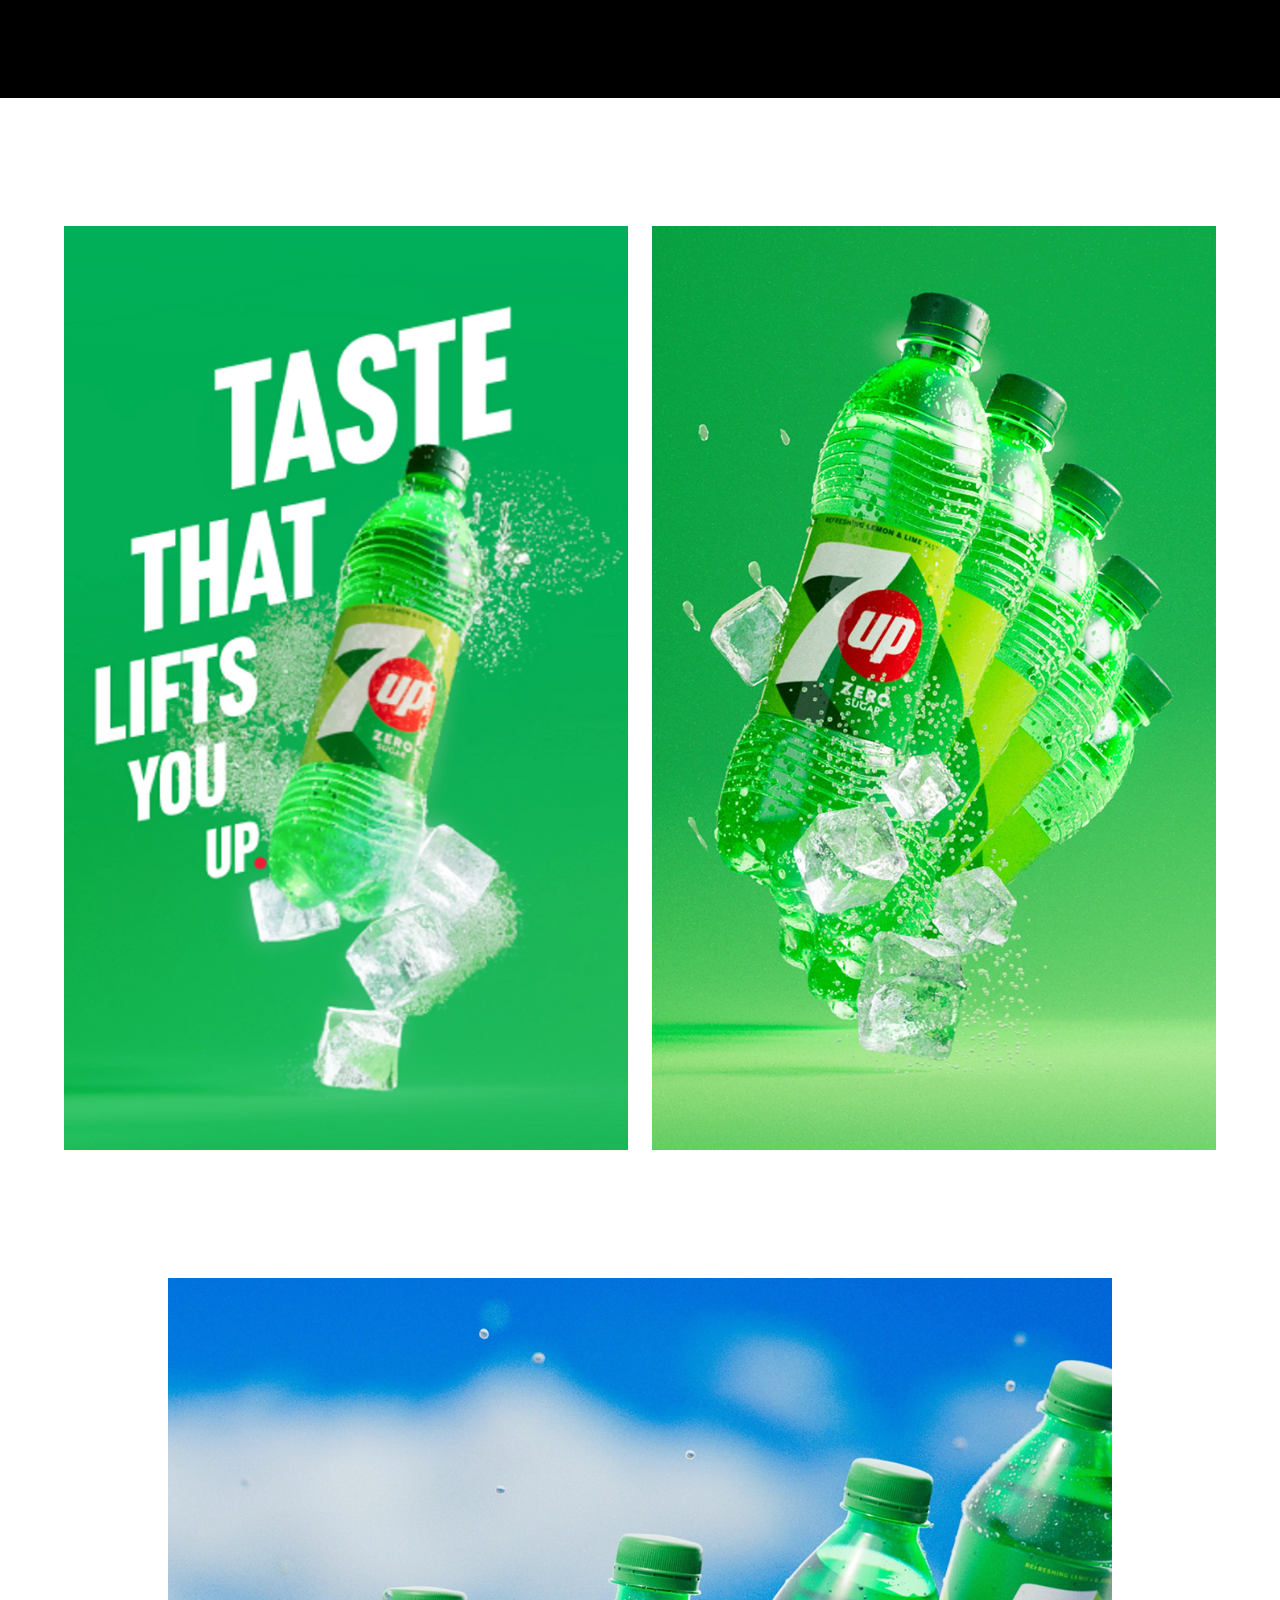
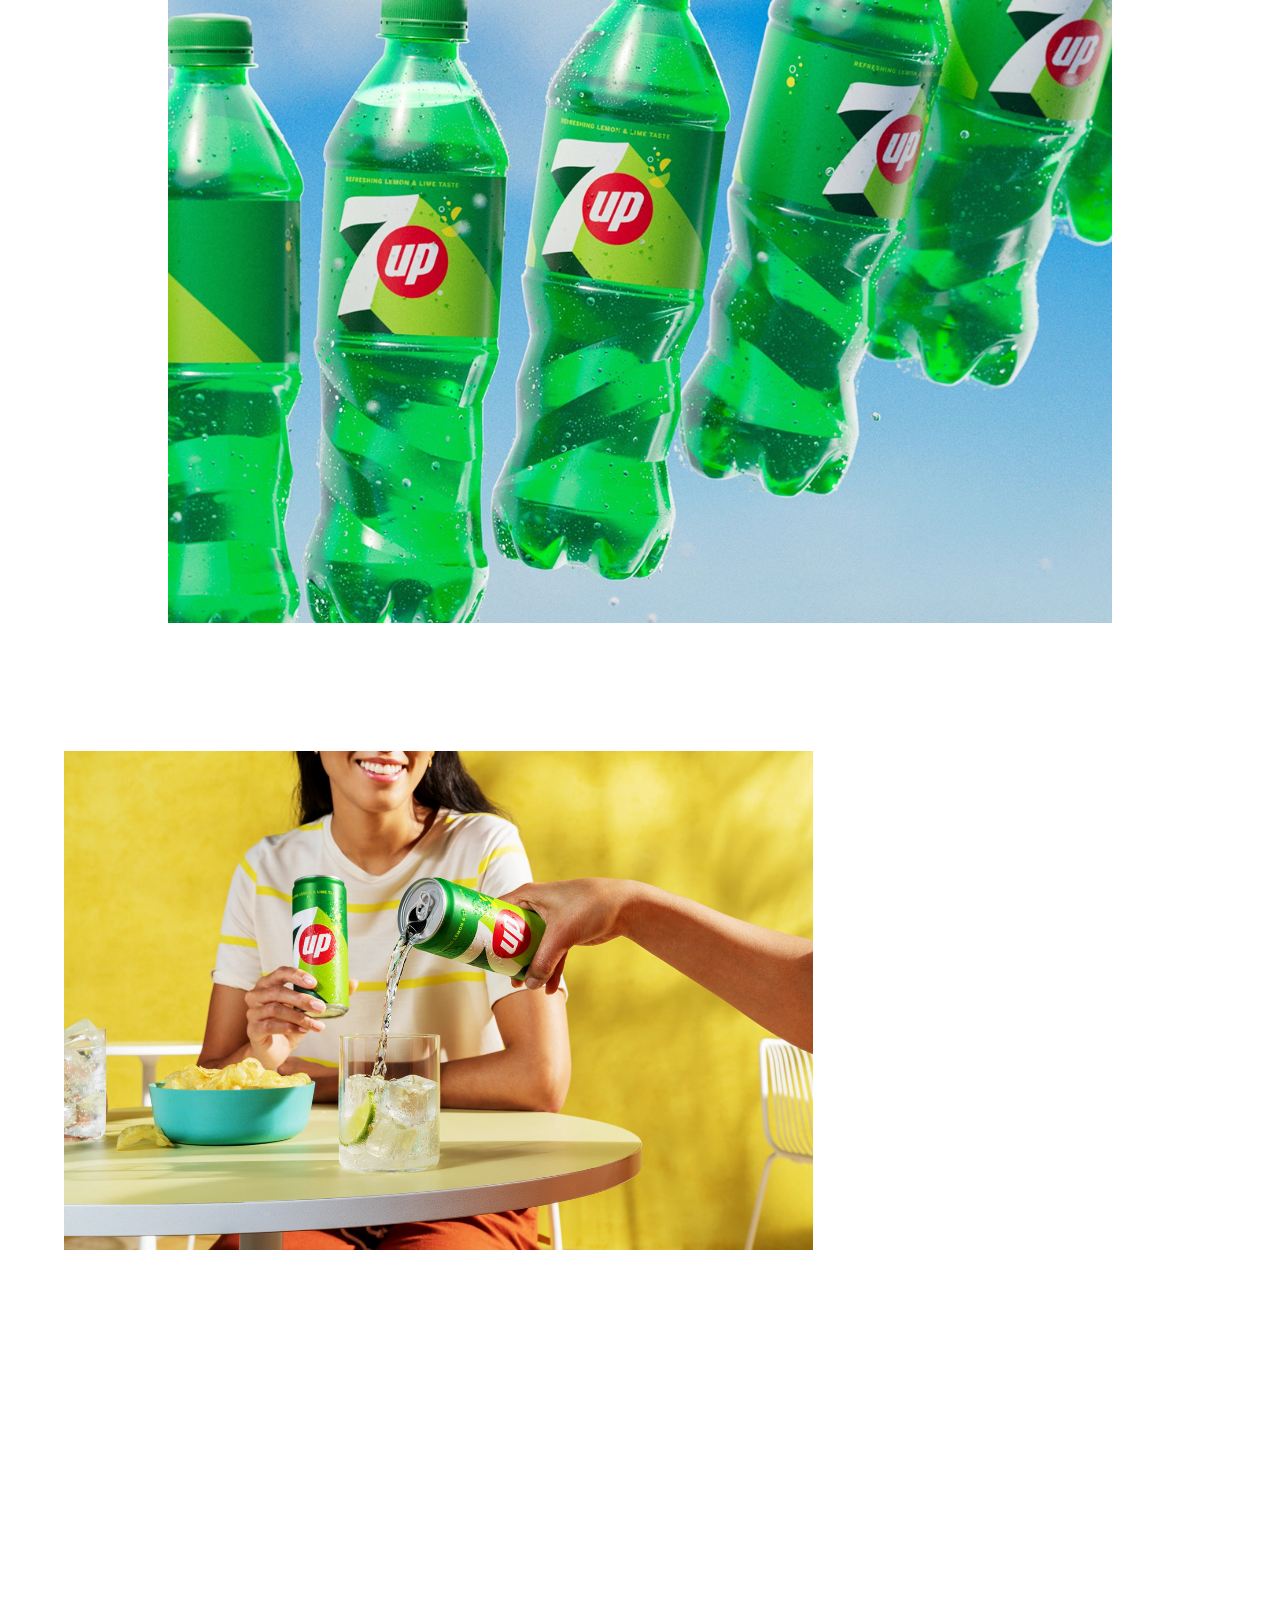
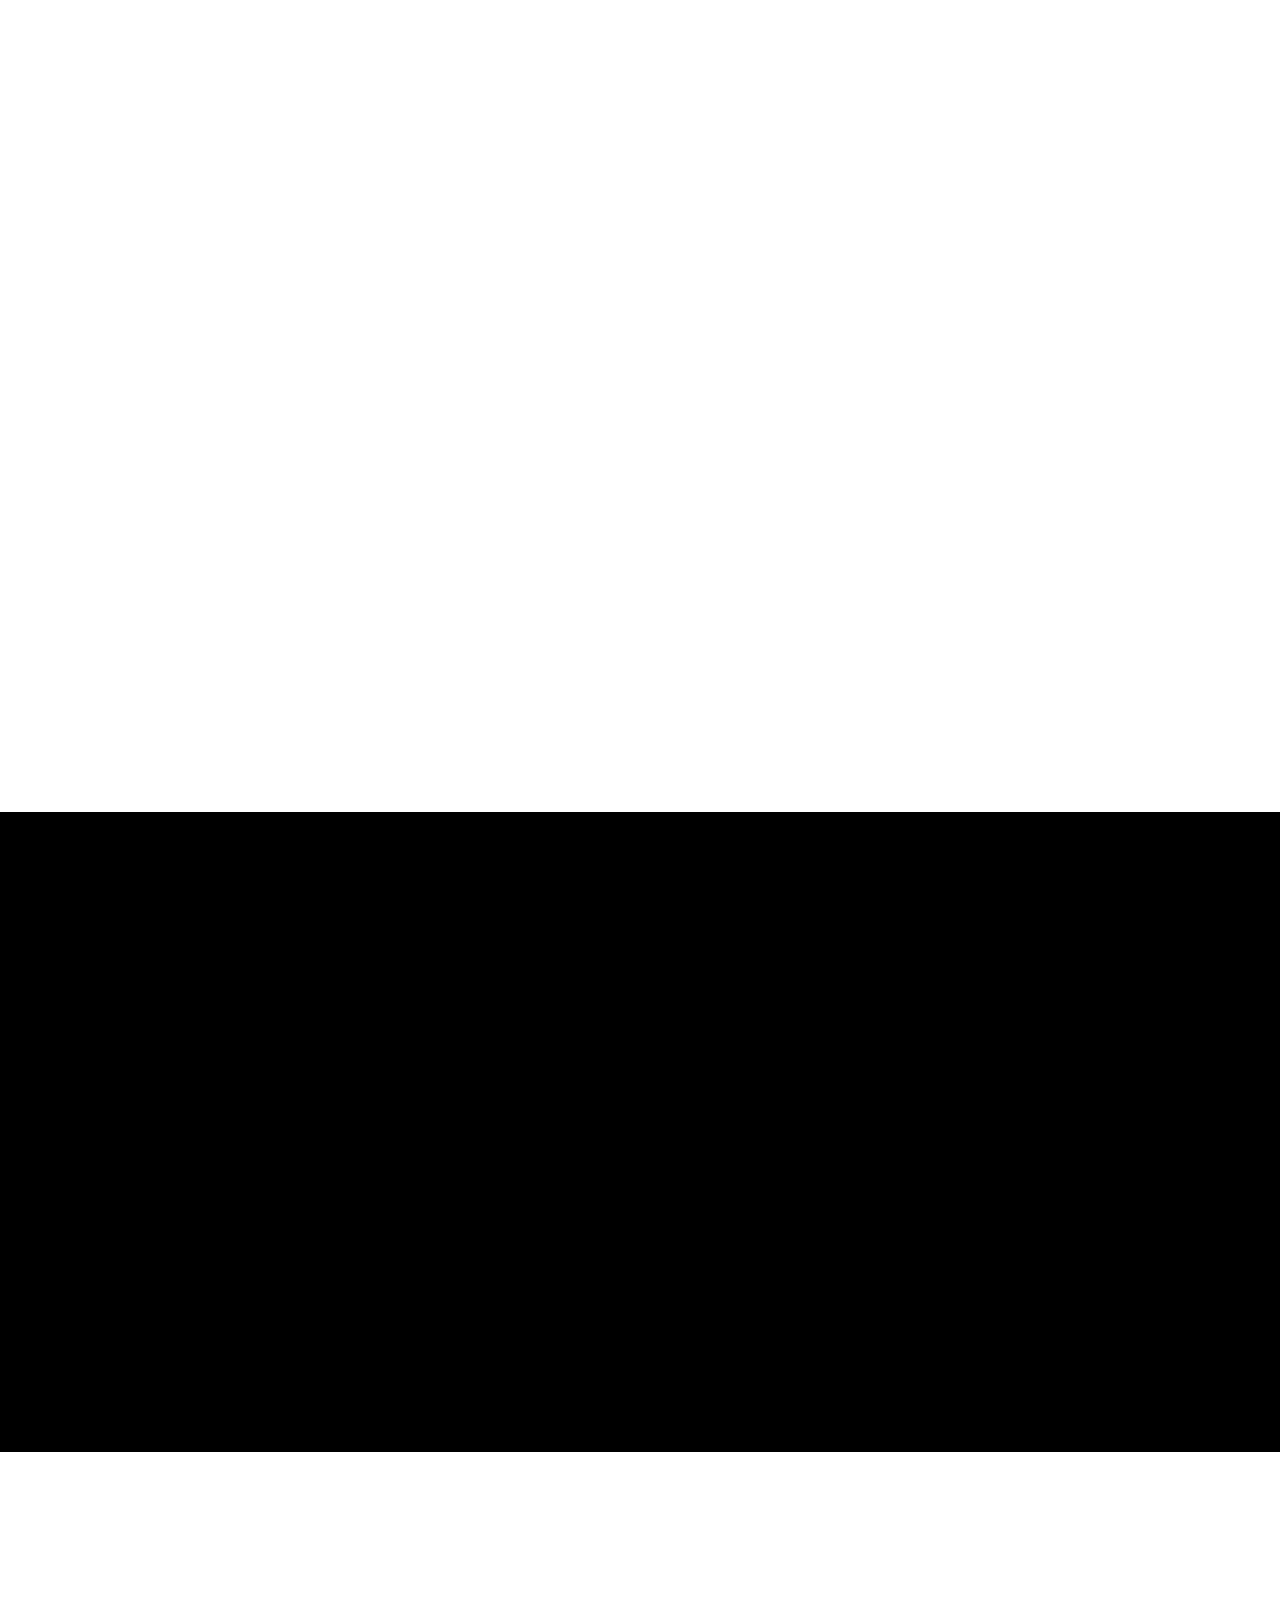
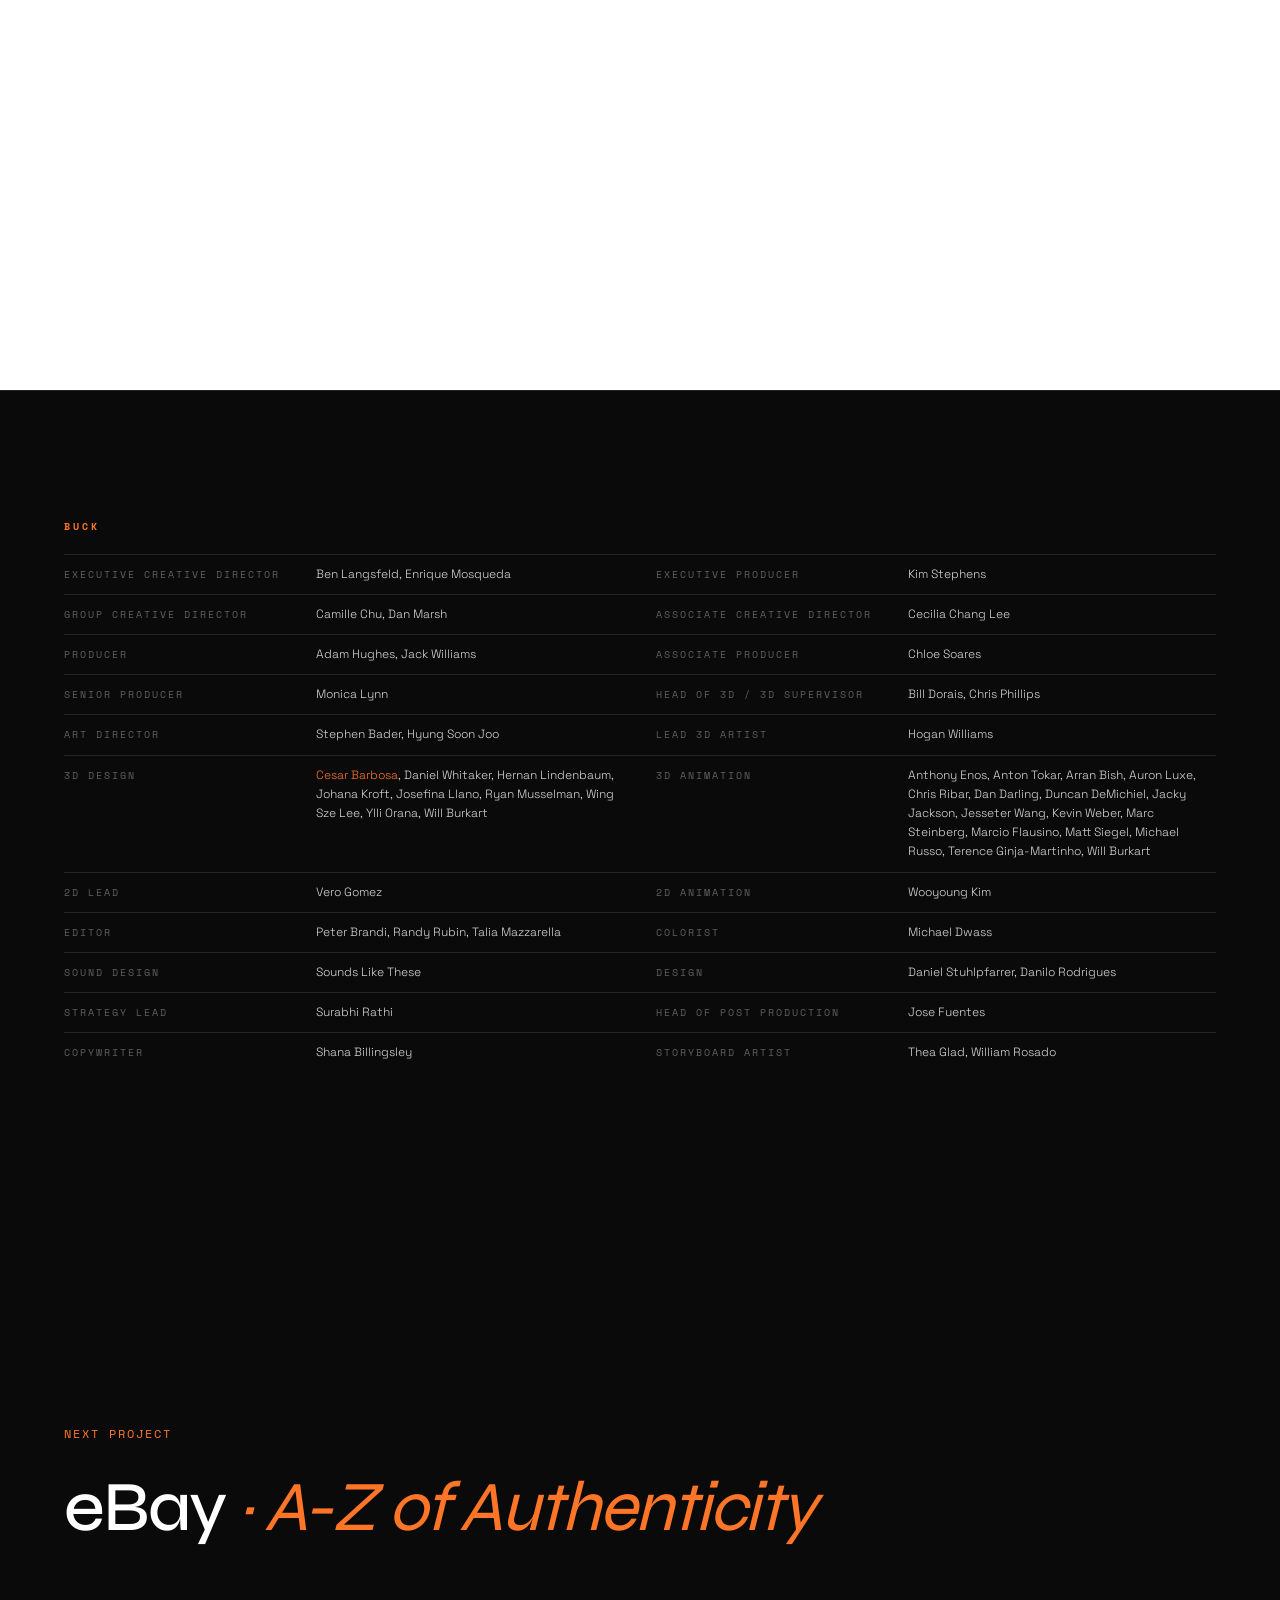
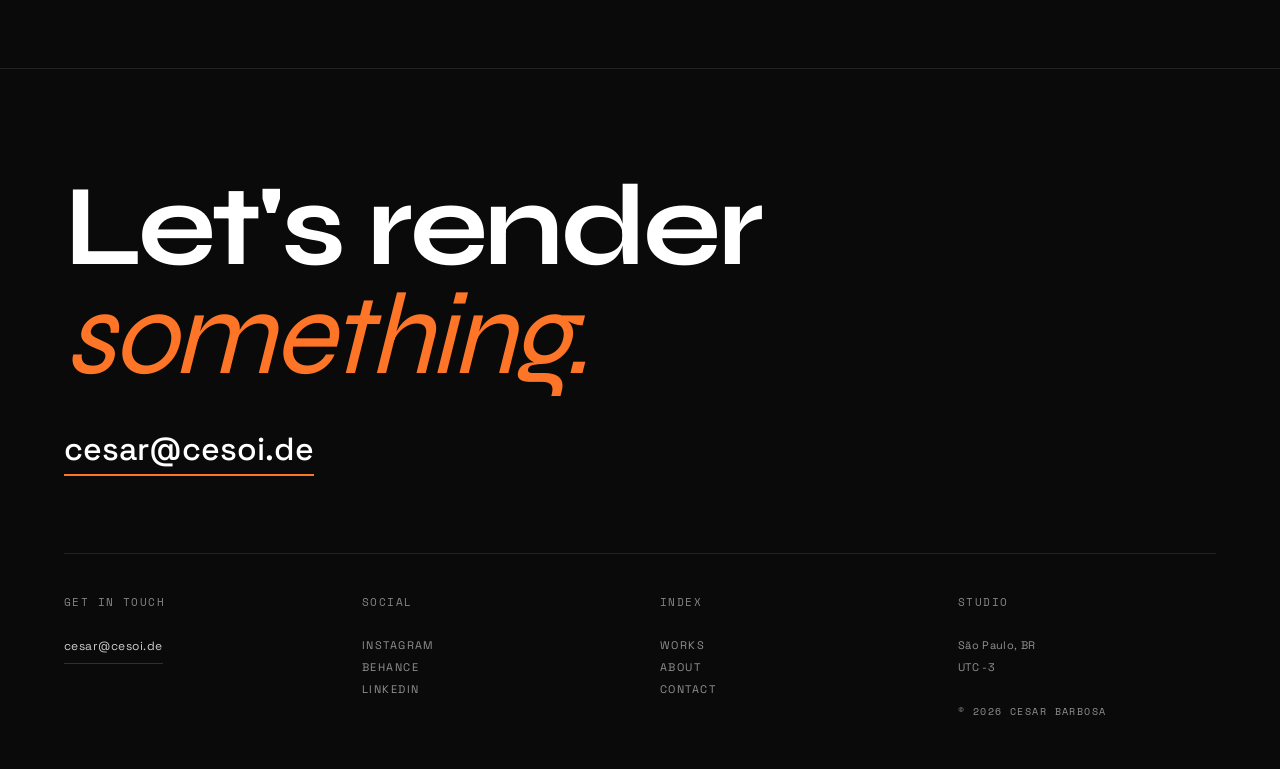
==== commit fdae08dd: "Case pages: lazy media pipeline, GIF->MP4, SEO, footer CTA Performance (referenced payload 1.66 GB -" ====
--- a/7up.html
+++ b/7up.html
@@ -12,6 +12,15 @@
         gtag('config', 'G-G6D3N34V1K');
     </script>
     <title>7UP · New 7UP, Same 7UP · Cesar Barbosa</title>
+    <meta name="description" content="Design and lookdev for 7UP 'New 7UP, Same 7UP' with BUCK. 3D by Cesar Barbosa.">
+    <meta property="og:type" content="website">
+    <meta property="og:url" content="https://cesoi.de/7up.html">
+    <meta property="og:title" content="7UP · New 7UP, Same 7UP · Cesar Barbosa">
+    <meta property="og:description" content="Design and lookdev for 7UP 'New 7UP, Same 7UP' with BUCK. 3D by Cesar Barbosa.">
+    <meta property="og:image" content="https://cesoi.de/assets/7up/thumb.jpg">
+    <meta name="twitter:card" content="summary_large_image">
+    <link rel="canonical" href="https://cesoi.de/7up.html">
+    <link rel="icon" type="image/svg+xml" href="data:image/svg+xml,%3Csvg xmlns='http://www.w3.org/2000/svg' viewBox='0 0 64 64'%3E%3Crect width='64' height='64' rx='14' fill='%230a0a0a'/%3E%3Ccircle cx='32' cy='32' r='13' fill='%23ee6c2b'/%3E%3C/svg%3E">
 
     <link rel="preconnect" href="https://fonts.googleapis.com">
     <link rel="preconnect" href="https://fonts.gstatic.com" crossorigin>
@@ -589,6 +598,20 @@
         .external-link {
             font-family: 'Space Mono', monospace;
         }
+
+        .footer-cta-email {
+            display: inline-block;
+            font-family: 'Space Grotesk', sans-serif;
+            font-size: clamp(1.2rem, 2.6vw, 2rem);
+            font-weight: 500;
+            color: #fff;
+            border-bottom: 2px solid var(--color-accent);
+            padding-bottom: 0.3rem;
+            margin-bottom: clamp(3rem, 6vw, 6rem);
+            transition: color .2s;
+        }
+        .footer-cta-email:hover { color: var(--color-accent); }
+        .footer-heading { margin-bottom: clamp(1.5rem, 3vw, 2.5rem); }
     </style>
 </head>
 <body>
@@ -600,7 +623,7 @@
     <img class="bg" src="assets/7up/7up_images/eef43e207810213.66e3bacb604e8.jpg" alt="7UP · New 7UP, Same 7UP" />
 
     <nav class="site-nav">
-        <a href="index.html" class="brand"><img src="assets/logo/cesoi-de-wordmark-white.svg" alt="cesoi.de" /></a>
+        <a href="index.html" class="brand"><img src="assets/logo/cesoi-de-wordmark-white.svg" alt="cesoi.de" loading="lazy" decoding="async" /></a>
         <div class="nav-links">
             <a href="index.html#works">Works</a>
             <a href="index.html#about">About</a>
@@ -651,37 +674,37 @@
 <!-- Big single -->
 <div class="gallery">
     <div class="gallery-item pos-center w-80 reveal">
-        <img src="assets/7up/7up_images/86a184207810213.66e3c174915a8.jpg" alt="7UP can with glass on tile" />
+        <img src="assets/7up/7up_images/86a184207810213.66e3c174915a8.jpg" alt="7UP can with glass on tile" loading="lazy" decoding="async" />
     </div>
 </div>
 
 <!-- Single landscape -->
 <div class="gallery">
     <div class="gallery-item pos-left w-70 reveal">
-        <img src="assets/7up/7up_images/b8b614207810213.66e3c174910dc.jpg" alt="7UP lifestyle moment" />
+        <img src="assets/7up/7up_images/b8b614207810213.66e3c174910dc.jpg" alt="7UP lifestyle moment" loading="lazy" decoding="async" />
     </div>
 </div>
 
 <!-- Single landscape -->
 <div class="gallery">
     <div class="gallery-item pos-right w-70 reveal">
-        <img src="assets/7up/7up_images/739ea6207810213.66e3b8a8132f5.jpg" alt="7UP can in the sky" />
+        <img src="assets/7up/7up_images/739ea6207810213.66e3b8a8132f5.jpg" alt="7UP can in the sky" loading="lazy" decoding="async" />
     </div>
 </div>
 
 <!-- Three-up squares -->
 <div class="row threeup reveal">
-    <div class="gallery-item"><img src="assets/7up/7up_images/7ddaae207810213.66e45e1344b98.png" alt="7UP can with ice" /></div>
-    <div class="gallery-item"><img src="assets/7up/7up_images/45bade207810213.66e3bacc25b78.jpg" alt="7UP bottle close-up" /></div>
-    <div class="gallery-item"><img src="assets/7up/7up_images/79b2aa207810213.66e3bacc25193.jpg" alt="7UP can with lemons" /></div>
+    <div class="gallery-item"><img src="assets/7up/7up_images/7ddaae207810213.66e45e1344b98.png" alt="7UP can with ice" loading="lazy" decoding="async" /></div>
+    <div class="gallery-item"><img src="assets/7up/7up_images/45bade207810213.66e3bacc25b78.jpg" alt="7UP bottle close-up" loading="lazy" decoding="async" /></div>
+    <div class="gallery-item"><img src="assets/7up/7up_images/79b2aa207810213.66e3bacc25193.jpg" alt="7UP can with lemons" loading="lazy" decoding="async" /></div>
 </div>
 
 
 <!-- --------------------- SECONDARY VIDEO (autoplay loop) -->
 <section class="case-video">
     <video
-        src="assets/7up/7up_zero_sugar%20%281080p%29.mp4"
-        autoplay muted loop playsinline></video>
+        data-src="assets/7up/7up_zero_sugar%20%281080p%29.mp4"
+        autoplay muted loop playsinline preload="none"></video>
 </section>
 
 
@@ -689,21 +712,21 @@
 
 <!-- Two portraits side-by-side -->
 <div class="row twoup reveal">
-    <div class="gallery-item"><img src="assets/7up/7up_images/2a60ef207810213.66e3b8a4dc01e.jpg" alt="Taste That Lifts You Up poster" /></div>
-    <div class="gallery-item"><img src="assets/7up/7up_images/b24efe207810213.66e3bacb5fcf7.jpg" alt="7UP bottles on green" /></div>
+    <div class="gallery-item"><img src="assets/7up/7up_images/2a60ef207810213.66e3b8a4dc01e.jpg" alt="Taste That Lifts You Up poster" loading="lazy" decoding="async" /></div>
+    <div class="gallery-item"><img src="assets/7up/7up_images/b24efe207810213.66e3bacb5fcf7.jpg" alt="7UP bottles on green" loading="lazy" decoding="async" /></div>
 </div>
 
 <!-- Single big landscape -->
 <div class="gallery">
     <div class="gallery-item pos-center w-82 reveal">
-        <img src="assets/7up/7up_images/b05293207810213.66e3bacc26243.jpg" alt="7UP bottles in sky" />
+        <img src="assets/7up/7up_images/b05293207810213.66e3bacc26243.jpg" alt="7UP bottles in sky" loading="lazy" decoding="async" />
     </div>
 </div>
 
 <!-- Single offset left -->
 <div class="gallery">
     <div class="gallery-item pos-left w-65 reveal">
-        <img src="assets/7up/7up_images/cd94c0207810213.66e3c1749093d.jpg" alt="7UP detail" />
+        <img src="assets/7up/7up_images/cd94c0207810213.66e3c1749093d.jpg" alt="7UP detail" loading="lazy" decoding="async" />
     </div>
 </div>
 
@@ -712,30 +735,30 @@
 
 <!-- Three-up GIFs -->
 <div class="row threeup reveal">
-    <div class="gallery-item"><img src="assets/7up/7up_images/09a9dc207810213.66e3d55106640.gif" alt="Motion detail 01" /></div>
-    <div class="gallery-item"><img src="assets/7up/7up_images/2bc72d207810213.66e3d54c9a19c.gif" alt="Motion detail 02" /></div>
-    <div class="gallery-item"><img src="assets/7up/7up_images/5535fe207810213.66e3d55106e34.gif" alt="Motion detail 03" /></div>
+    <div class="gallery-item"><video data-src="assets/7up/7up_images/09a9dc207810213.66e3d55106640_web.mp4" autoplay muted loop playsinline preload="none"></video></div>
+    <div class="gallery-item"><video data-src="assets/7up/7up_images/2bc72d207810213.66e3d54c9a19c_web.mp4" autoplay muted loop playsinline preload="none"></video></div>
+    <div class="gallery-item"><video data-src="assets/7up/7up_images/5535fe207810213.66e3d55106e34_web.mp4" autoplay muted loop playsinline preload="none"></video></div>
 </div>
 
 <!-- Three-up GIFs -->
 <div class="row threeup reveal">
-    <div class="gallery-item"><img src="assets/7up/7up_images/57b899207810213.66e3c170798bb.gif" alt="Motion detail 04" /></div>
-    <div class="gallery-item"><img src="assets/7up/7up_images/5c8608207810213.66e3c1728dc07.gif" alt="Motion detail 05" /></div>
-    <div class="gallery-item"><img src="assets/7up/7up_images/7d790e207810213.66e3c1728ea60.gif" alt="Motion detail 06" /></div>
+    <div class="gallery-item"><video data-src="assets/7up/7up_images/57b899207810213.66e3c170798bb_web.mp4" autoplay muted loop playsinline preload="none"></video></div>
+    <div class="gallery-item"><video data-src="assets/7up/7up_images/5c8608207810213.66e3c1728dc07_web.mp4" autoplay muted loop playsinline preload="none"></video></div>
+    <div class="gallery-item"><video data-src="assets/7up/7up_images/7d790e207810213.66e3c1728ea60_web.mp4" autoplay muted loop playsinline preload="none"></video></div>
 </div>
 
 <!-- Two-up GIFs -->
 <div class="row twoup reveal">
-    <div class="gallery-item"><img src="assets/7up/7up_images/bf2869207810213.66e3d54c99ad5.gif" alt="Motion detail 07" /></div>
-    <div class="gallery-item"><img src="assets/7up/7up_images/e2fa6f207810213.66e3da6091dc5.gif" alt="Motion detail 08" /></div>
+    <div class="gallery-item"><video data-src="assets/7up/7up_images/bf2869207810213.66e3d54c99ad5_web.mp4" autoplay muted loop playsinline preload="none"></video></div>
+    <div class="gallery-item"><video data-src="assets/7up/7up_images/e2fa6f207810213.66e3da6091dc5_web.mp4" autoplay muted loop playsinline preload="none"></video></div>
 </div>
 
 
 <!-- --------------------- TERTIARY VIDEO (autoplay loop) -->
 <section class="case-video">
     <video
-        src="assets/7up/new_7_same_up%20%281080p%29.mp4"
-        autoplay muted loop playsinline></video>
+        data-src="assets/7up/new_7_same_up%20%281080p%29.mp4"
+        autoplay muted loop playsinline preload="none"></video>
 </section>
 
 
@@ -743,8 +766,8 @@
 
 <!-- Two-up GIFs -->
 <div class="row twoup reveal">
-    <div class="gallery-item"><img src="assets/7up/7up_images/5cebec207810213.66e45e14bdf0e.gif" alt="Motion detail 09" /></div>
-    <div class="gallery-item"><img src="assets/7up/7up_images/ea9188207810213.66e3dabaa07f0.gif" alt="Motion detail 10" /></div>
+    <div class="gallery-item"><video data-src="assets/7up/7up_images/5cebec207810213.66e45e14bdf0e_web.mp4" autoplay muted loop playsinline preload="none"></video></div>
+    <div class="gallery-item"><video data-src="assets/7up/7up_images/ea9188207810213.66e3dabaa07f0_web.mp4" autoplay muted loop playsinline preload="none"></video></div>
 </div>
 
 
@@ -844,6 +867,7 @@
             Let's render<br>
             <em>something.</em>
         </h2>
+        <a href="mailto:cesar@cesoi.de?subject=Project%20inquiry" class="footer-cta-email reveal">cesar@cesoi.de</a>
         <div class="footer-grid reveal">
             <div>
                 <span class="footer-col-label">Get in touch</span>
@@ -923,5 +947,24 @@
     document.querySelectorAll('.reveal').forEach(el => io.observe(el));
 </script>
 
+
+<script>
+    /* Lazy-hydrate media: videos only fetch near the viewport */
+    (function () {
+        const vids = document.querySelectorAll('video[data-src]');
+        if (!vids.length) return;
+        const io2 = new IntersectionObserver((entries) => {
+            entries.forEach(e => {
+                if (e.isIntersecting) {
+                    const v = e.target;
+                    if (!v.src && v.dataset.src) { v.src = v.dataset.src; v.load(); }
+                    io2.unobserve(v);
+                }
+            });
+        }, { rootMargin: '600px' });
+        vids.forEach(v => io2.observe(v));
+    })();
+</script>
+
 </body>
 </html>
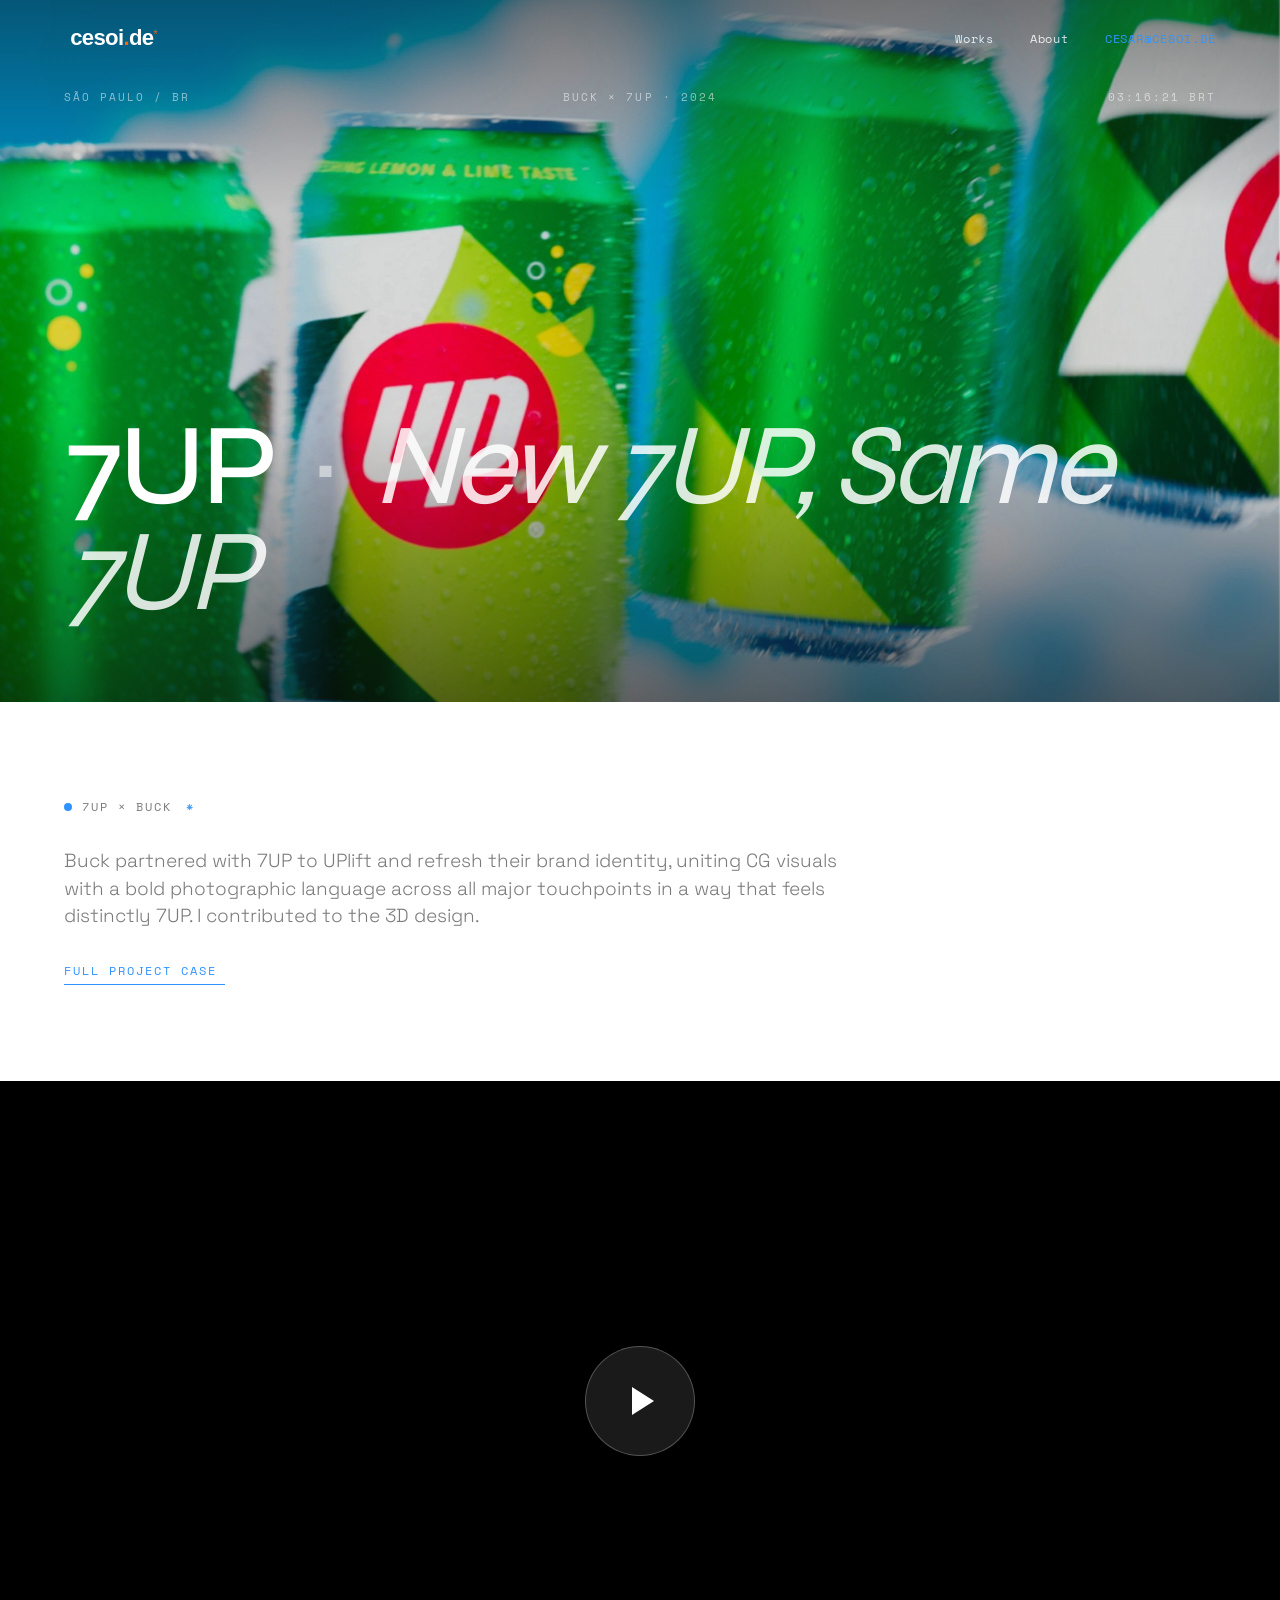
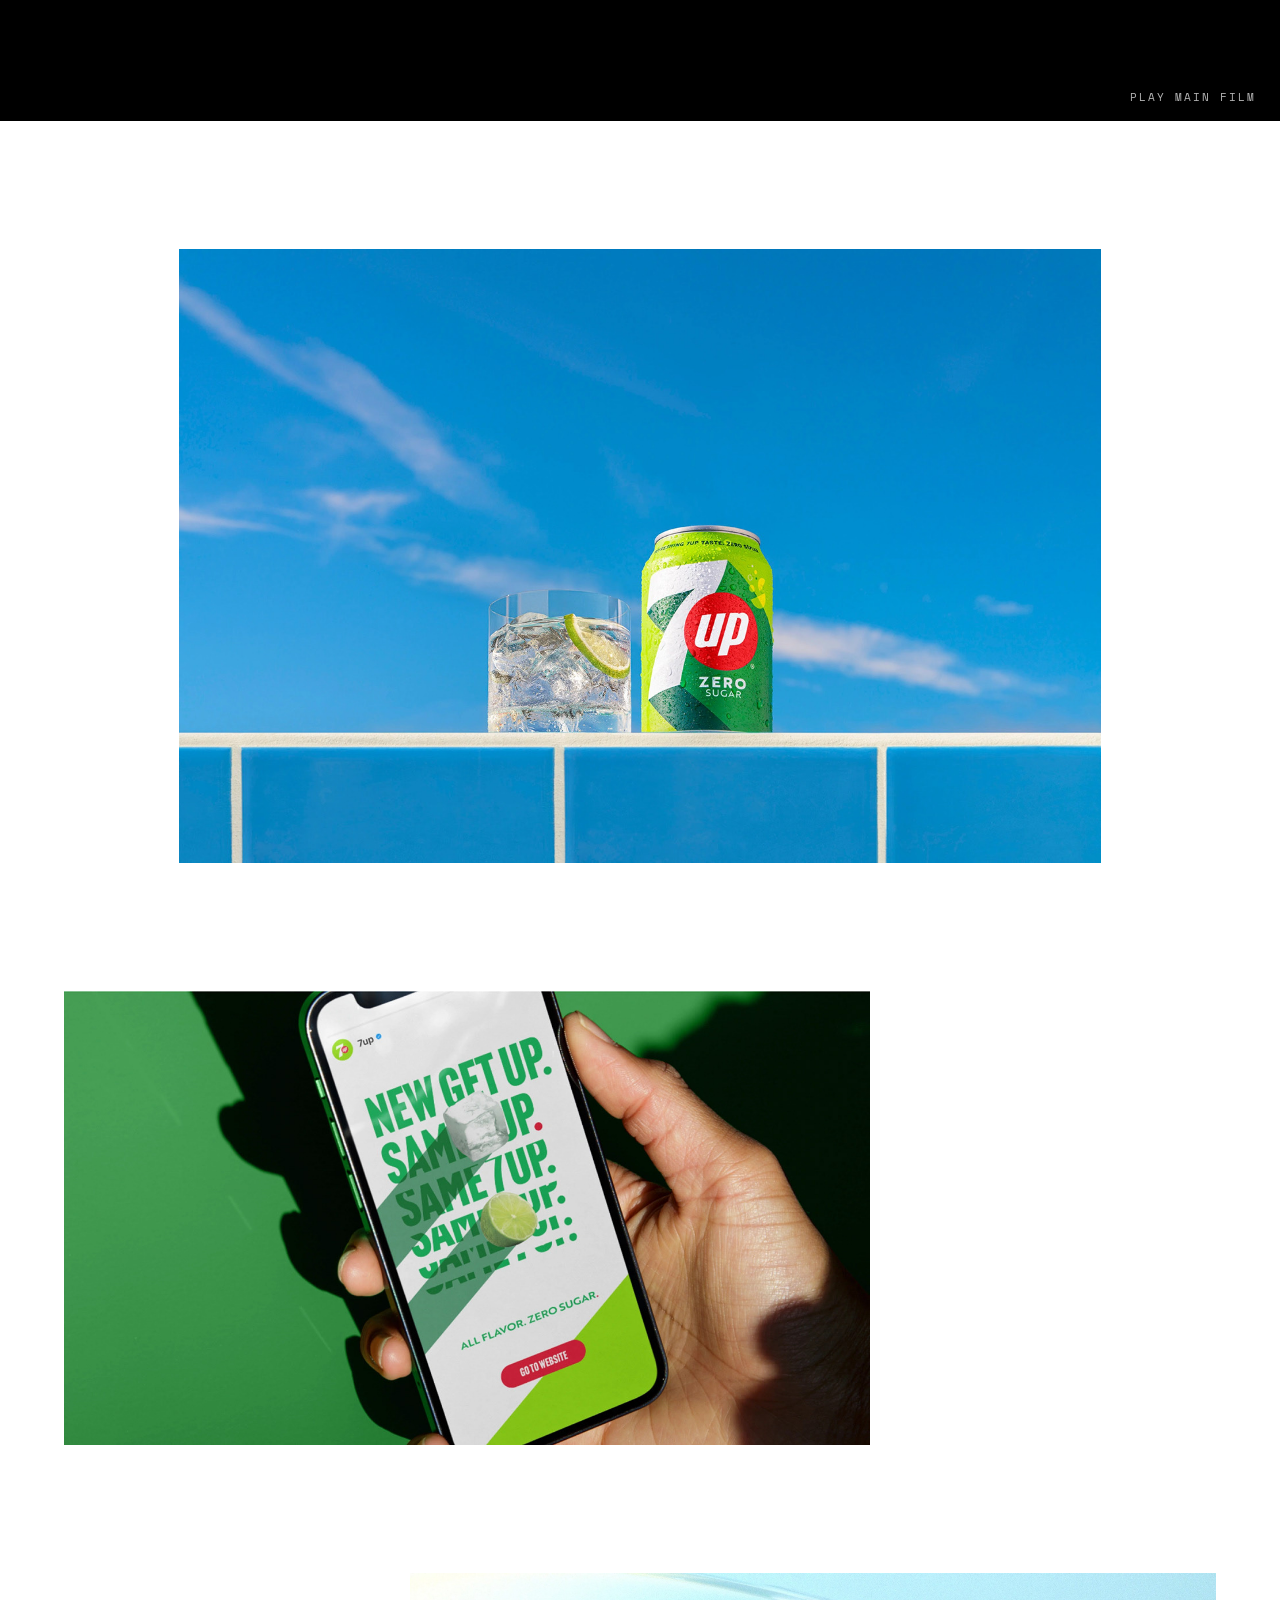
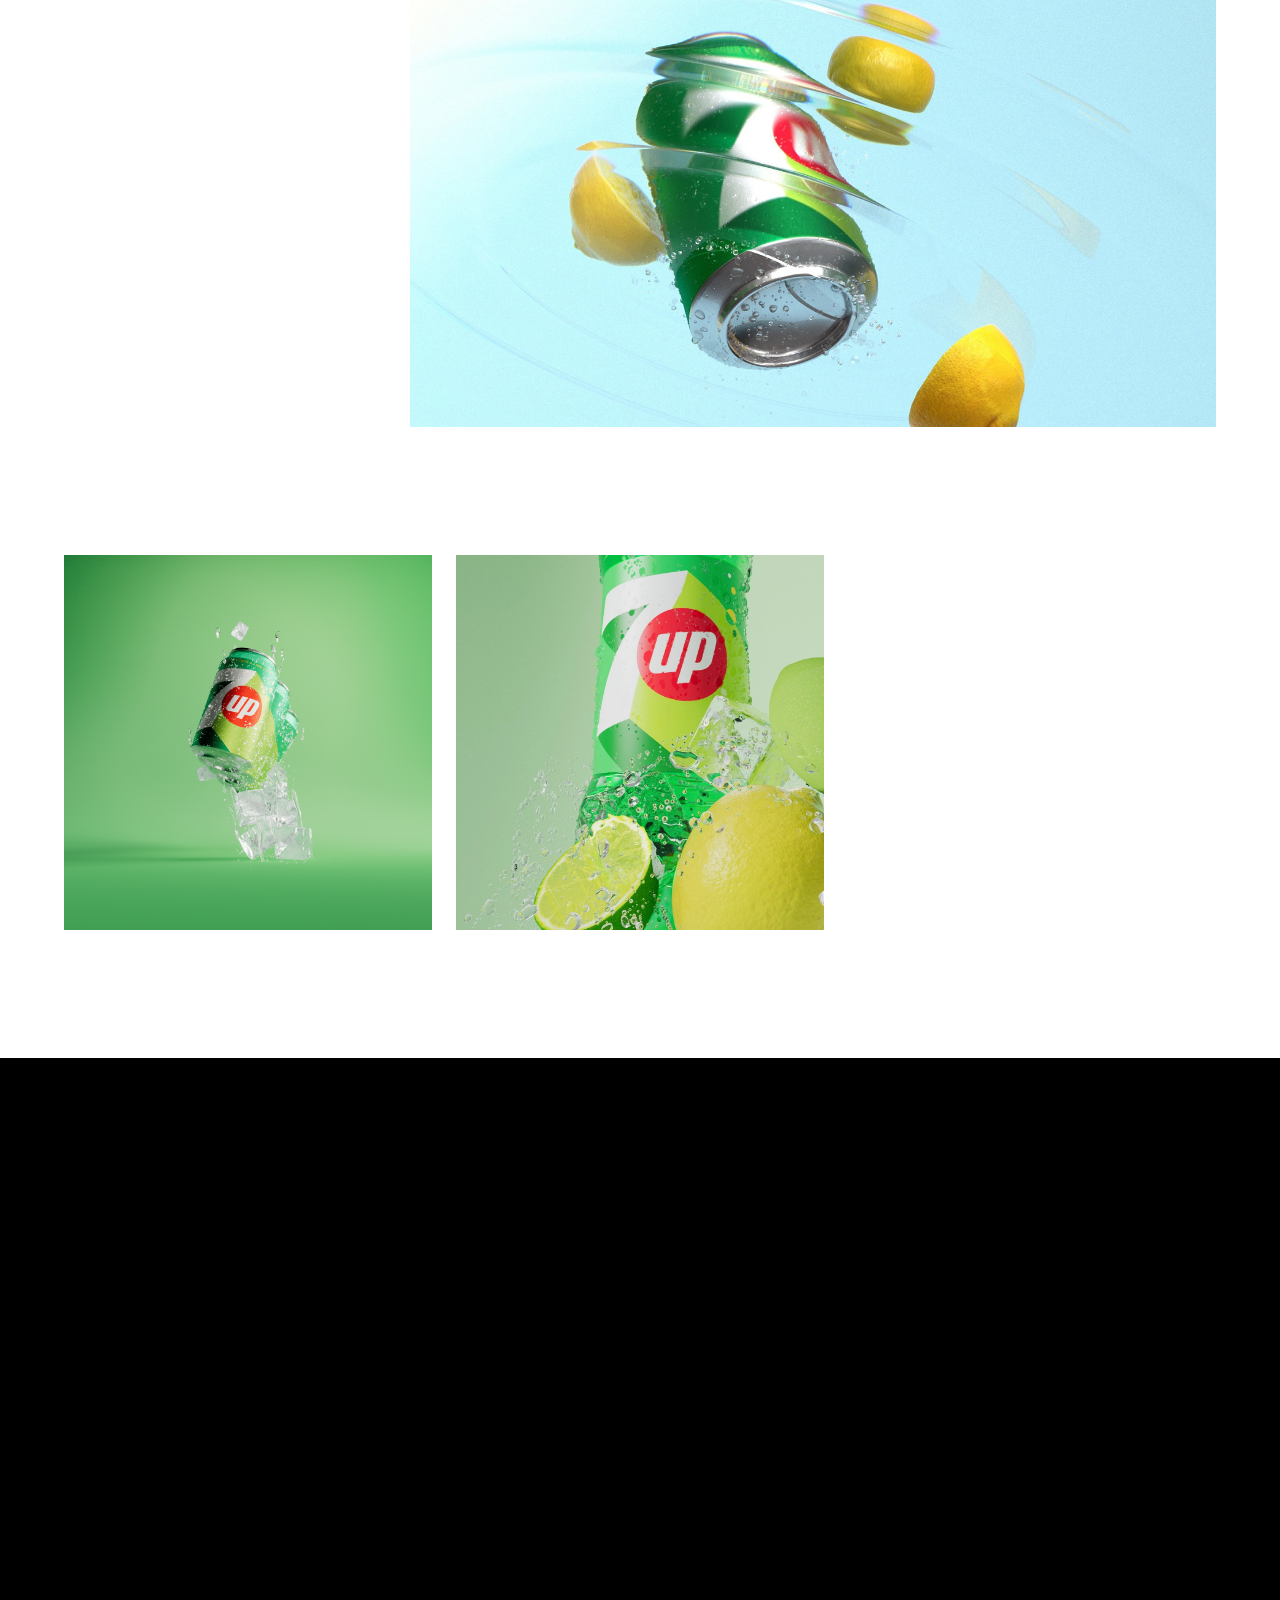
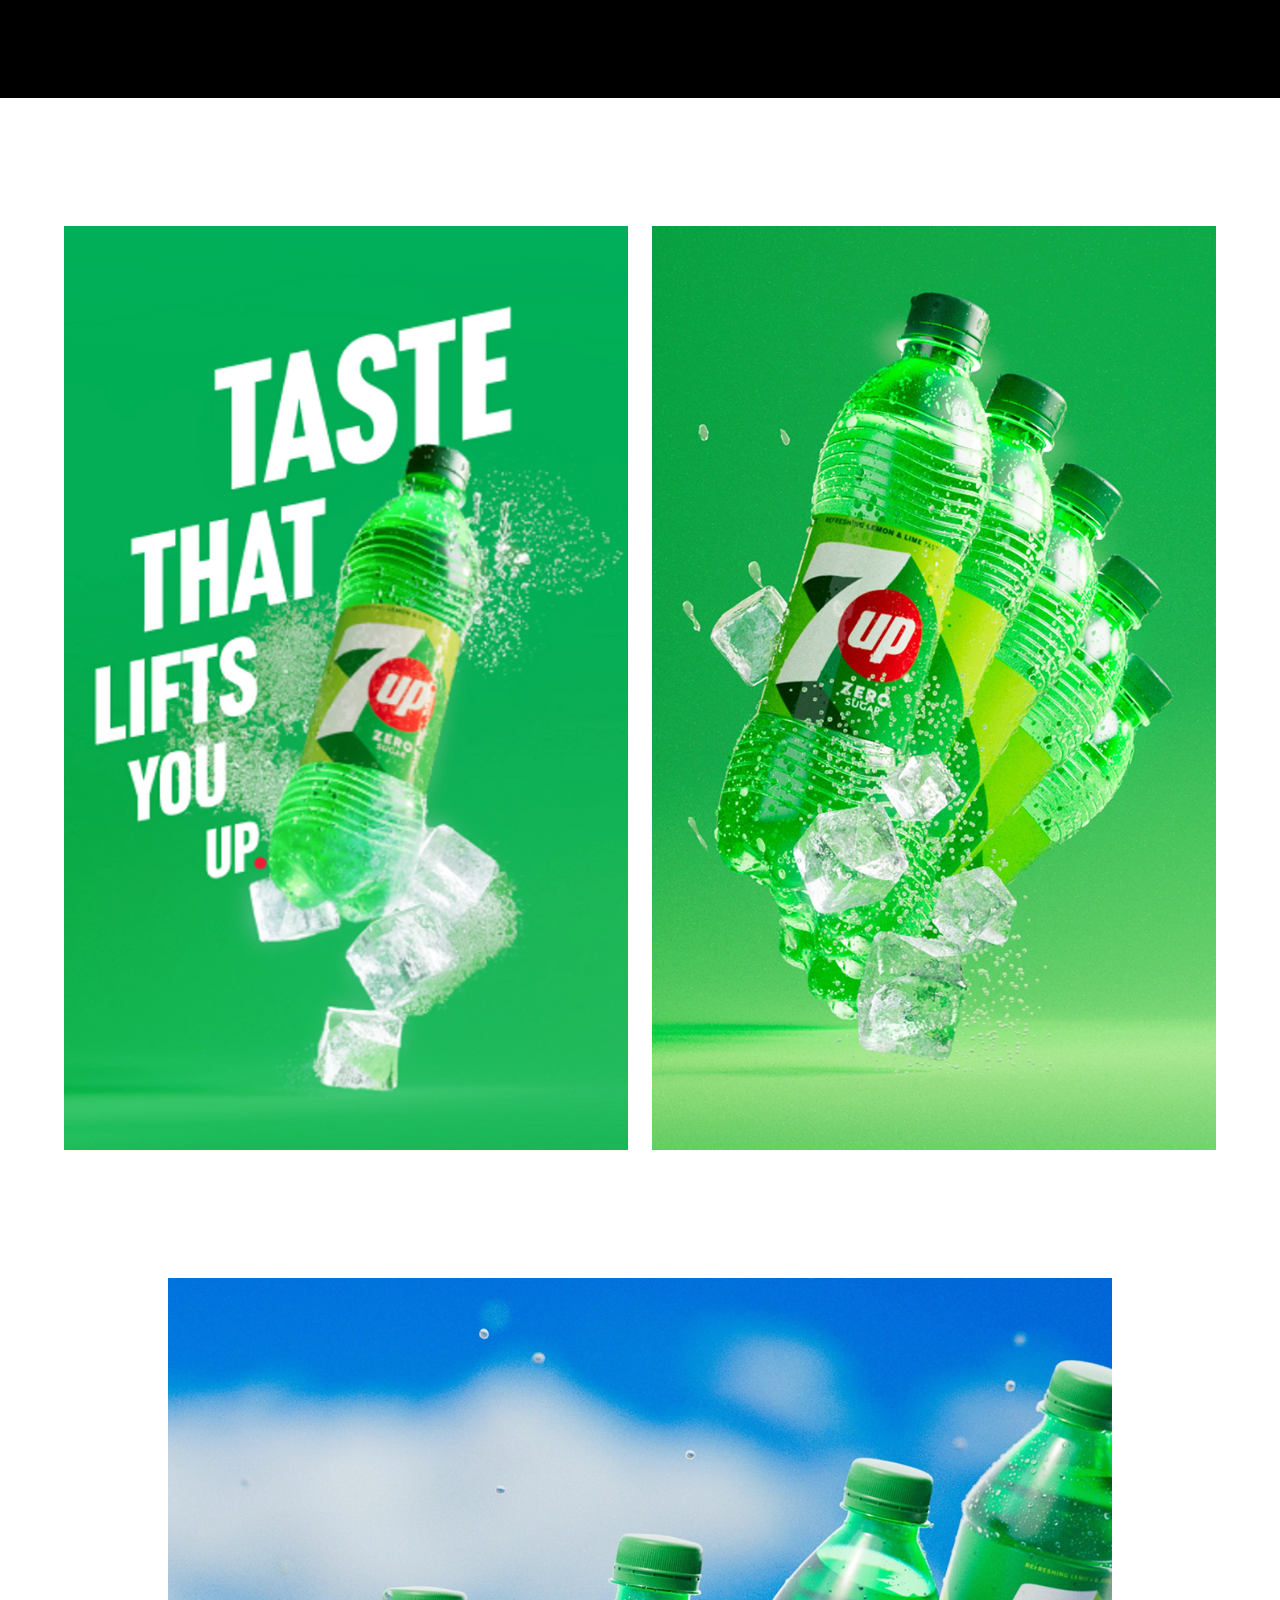
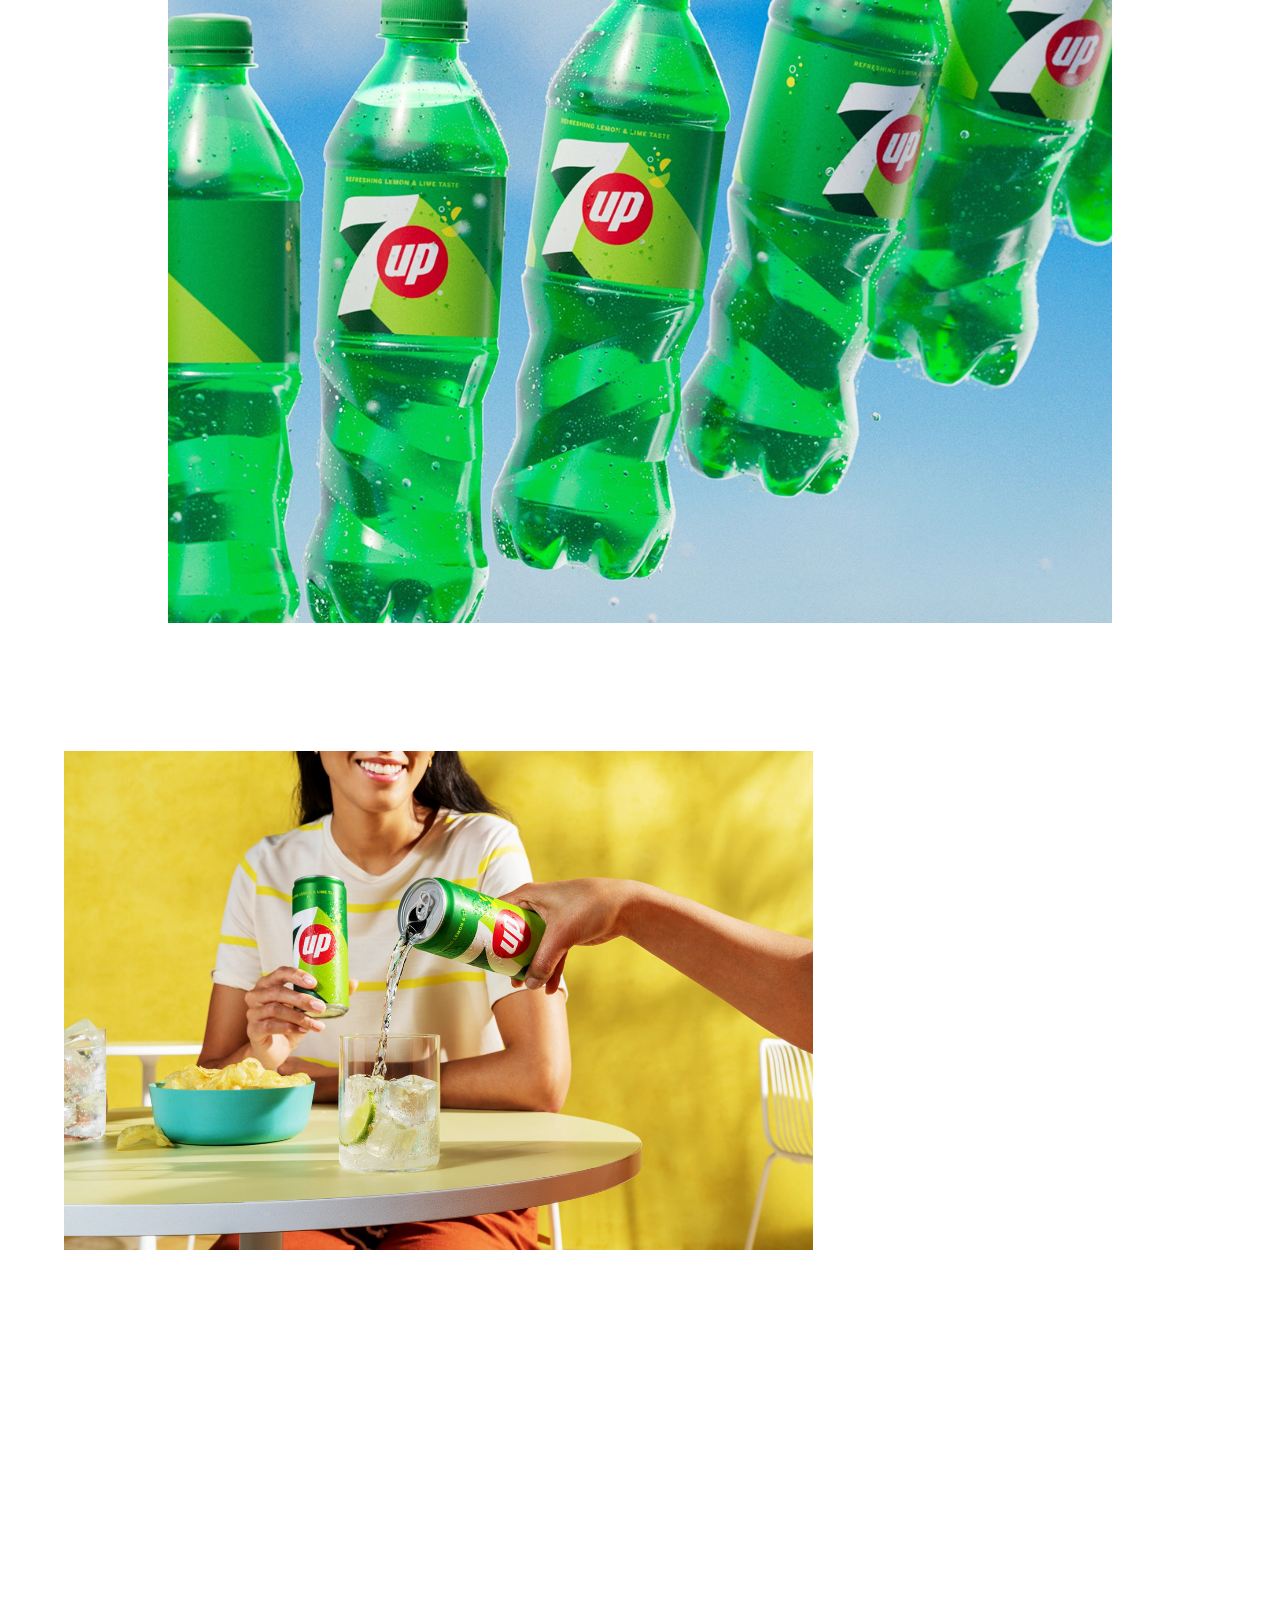
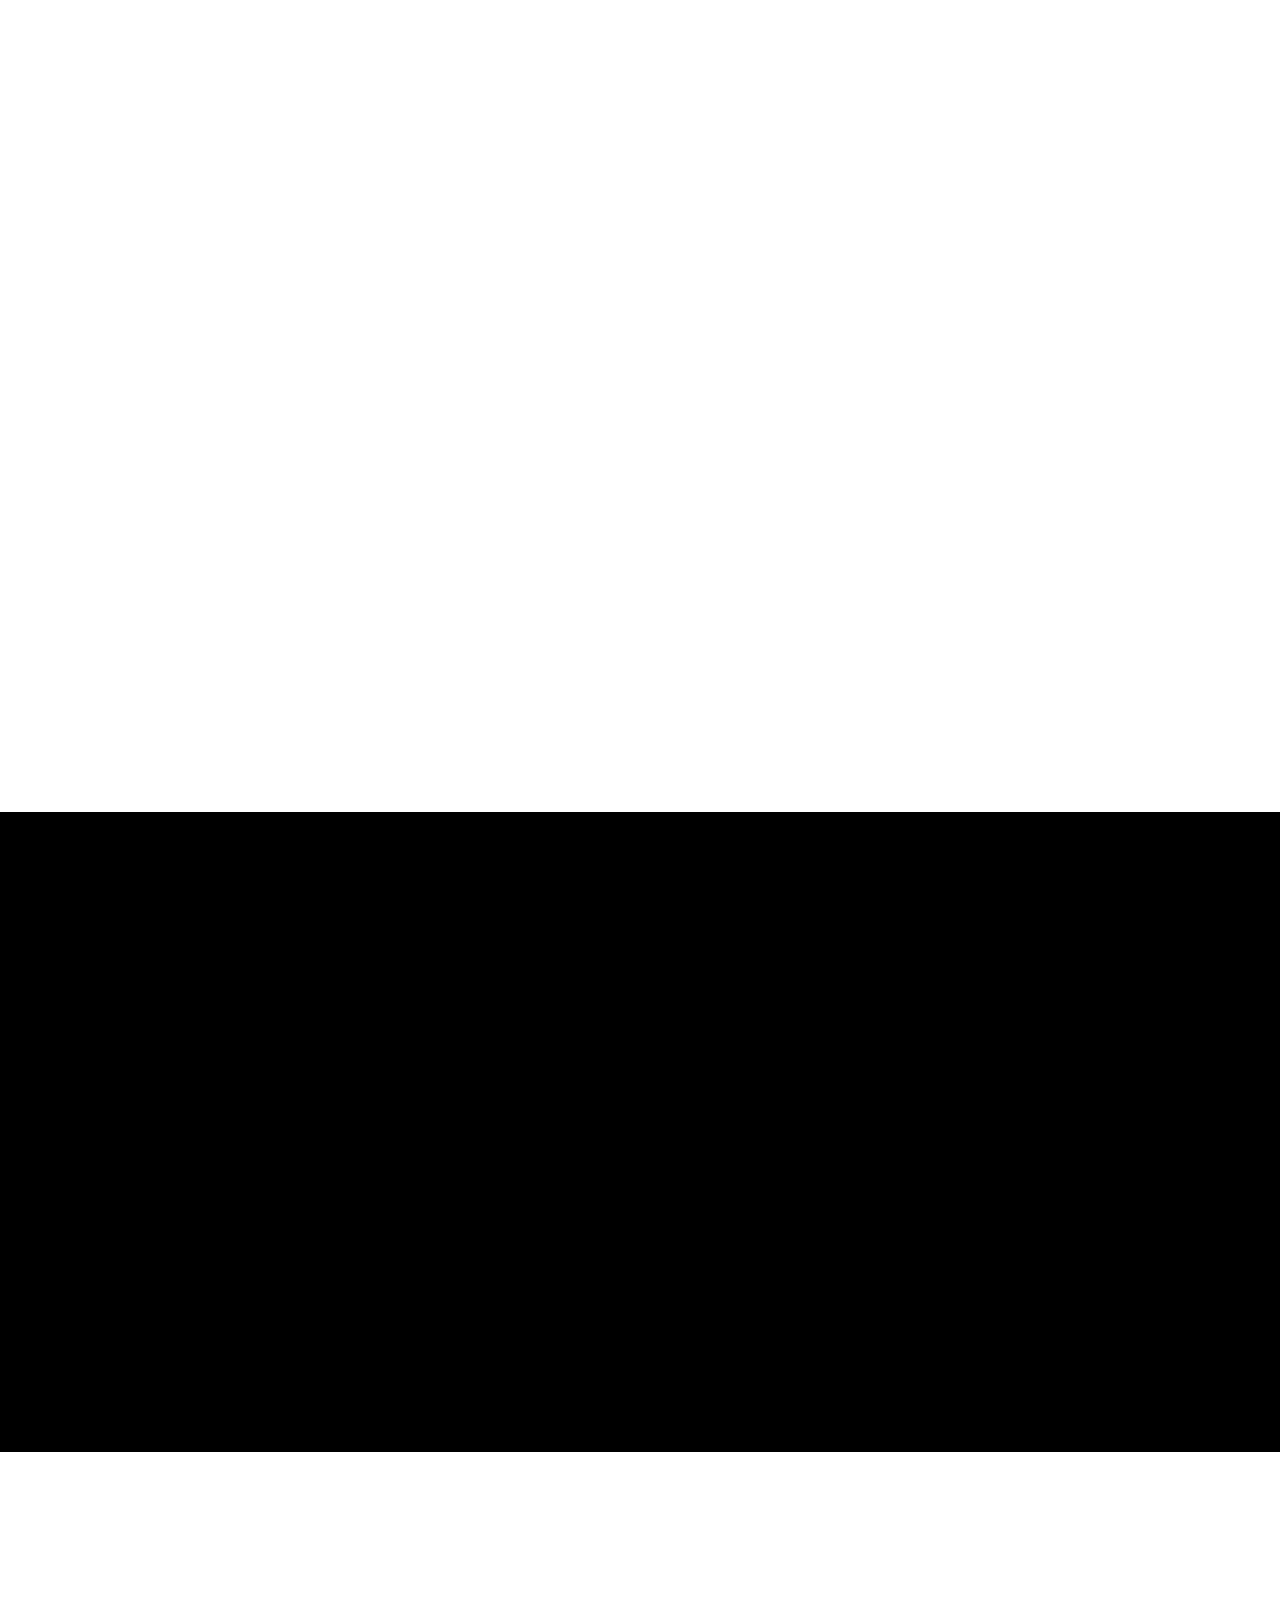
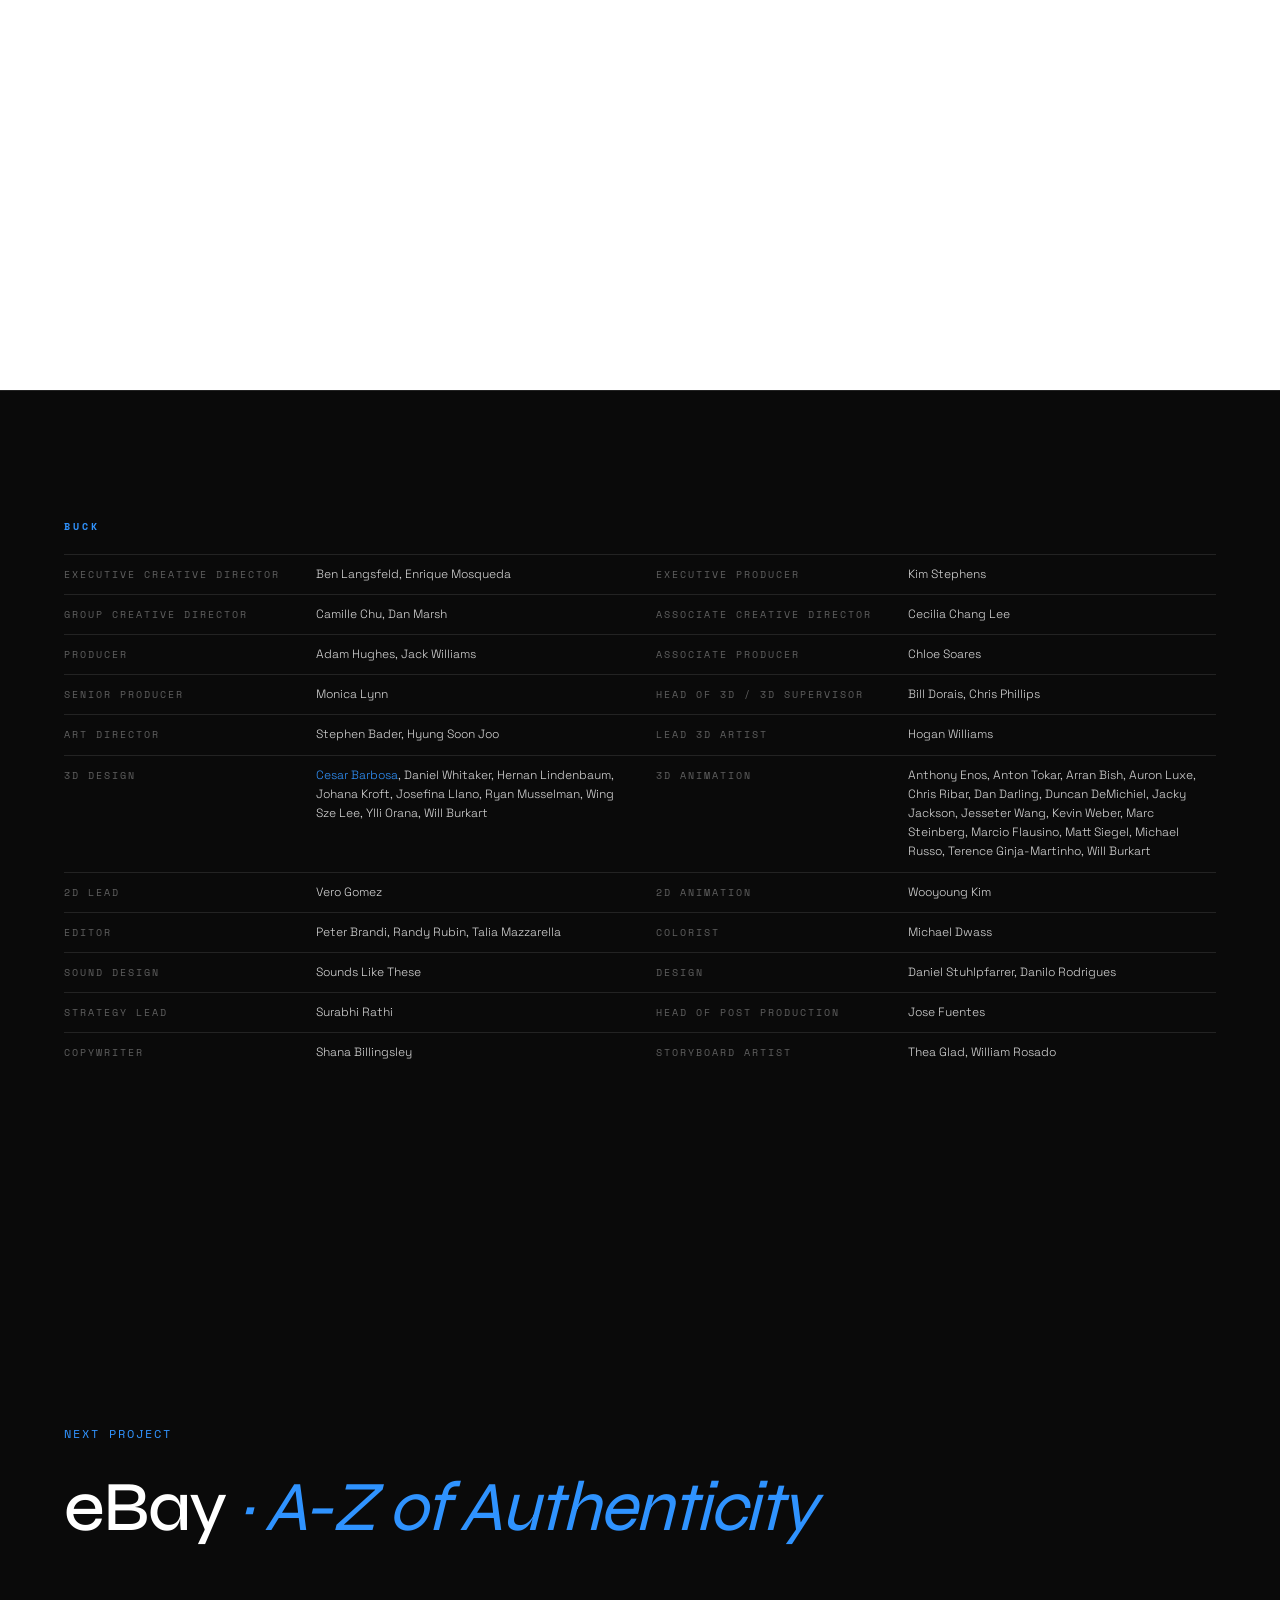
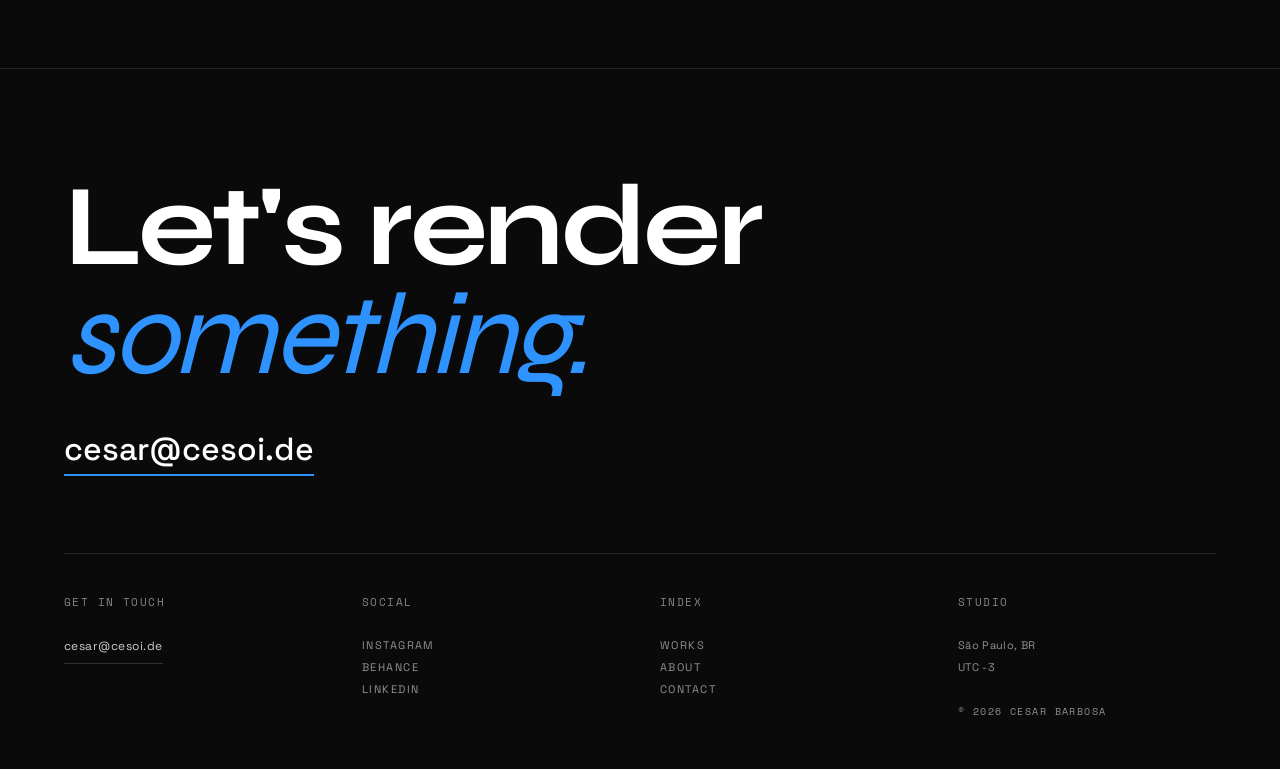
==== commit d28ae1d2: "Switch accent from orange to electric blue Activates the design system's own --accent-electric token" ====
--- a/7up.html
+++ b/7up.html
@@ -1,4 +1,4 @@
-<!DOCTYPE html>
+﻿<!DOCTYPE html>
 <html lang="en">
 <head>
     <meta charset="UTF-8">
@@ -20,7 +20,7 @@
     <meta property="og:image" content="https://cesoi.de/assets/7up/thumb.jpg">
     <meta name="twitter:card" content="summary_large_image">
     <link rel="canonical" href="https://cesoi.de/7up.html">
-    <link rel="icon" type="image/svg+xml" href="data:image/svg+xml,%3Csvg xmlns='http://www.w3.org/2000/svg' viewBox='0 0 64 64'%3E%3Crect width='64' height='64' rx='14' fill='%230a0a0a'/%3E%3Ccircle cx='32' cy='32' r='13' fill='%23ee6c2b'/%3E%3C/svg%3E">
+    <link rel="icon" type="image/svg+xml" href="data:image/svg+xml,%3Csvg xmlns='http://www.w3.org/2000/svg' viewBox='0 0 64 64'%3E%3Crect width='64' height='64' rx='14' fill='%230a0a0a'/%3E%3Ccircle cx='32' cy='32' r='13' fill='%233d7bff'/%3E%3C/svg%3E">
 
     <link rel="preconnect" href="https://fonts.googleapis.com">
     <link rel="preconnect" href="https://fonts.gstatic.com" crossorigin>
--- a/shared.css
+++ b/shared.css
@@ -12,7 +12,7 @@
   --ink:    #0e0e0e;
   --paper:  #ffffff;
   --muted:  rgba(14,14,14,0.45);
-  --accent: oklch(0.72 0.19 45); /* orange */
+  --accent: oklch(0.68 0.22 258); /* electric blue */
   --mono:   "Space Mono", monospace;
 }
 
@@ -31,8 +31,8 @@
 a { color: inherit; text-decoration: none; }
 
 ::selection {
-  background: oklch(0.72 0.19 45);
-  color: #0e0e0e;
+  background: oklch(0.68 0.22 258);
+  color: #ffffff;
 }
 
 /* Mono utility */
--- a/colors_and_type.css
+++ b/colors_and_type.css
@@ -16,8 +16,8 @@
   --color-ink-dark:     #0a0a0a;      /* used in dark sections */
   --color-dark-surface: #0a0a0a;      /* hero, footer, credits bg */
 
-  /* Accent — default orange; override per palette */
-  --color-accent:       oklch(0.72 0.19 45);
+  /* Accent — electric blue (2026); palette options below */
+  --color-accent:       var(--accent-electric);
 
   /* Accent palette options */
   --accent-orange:      oklch(0.72 0.19 45);
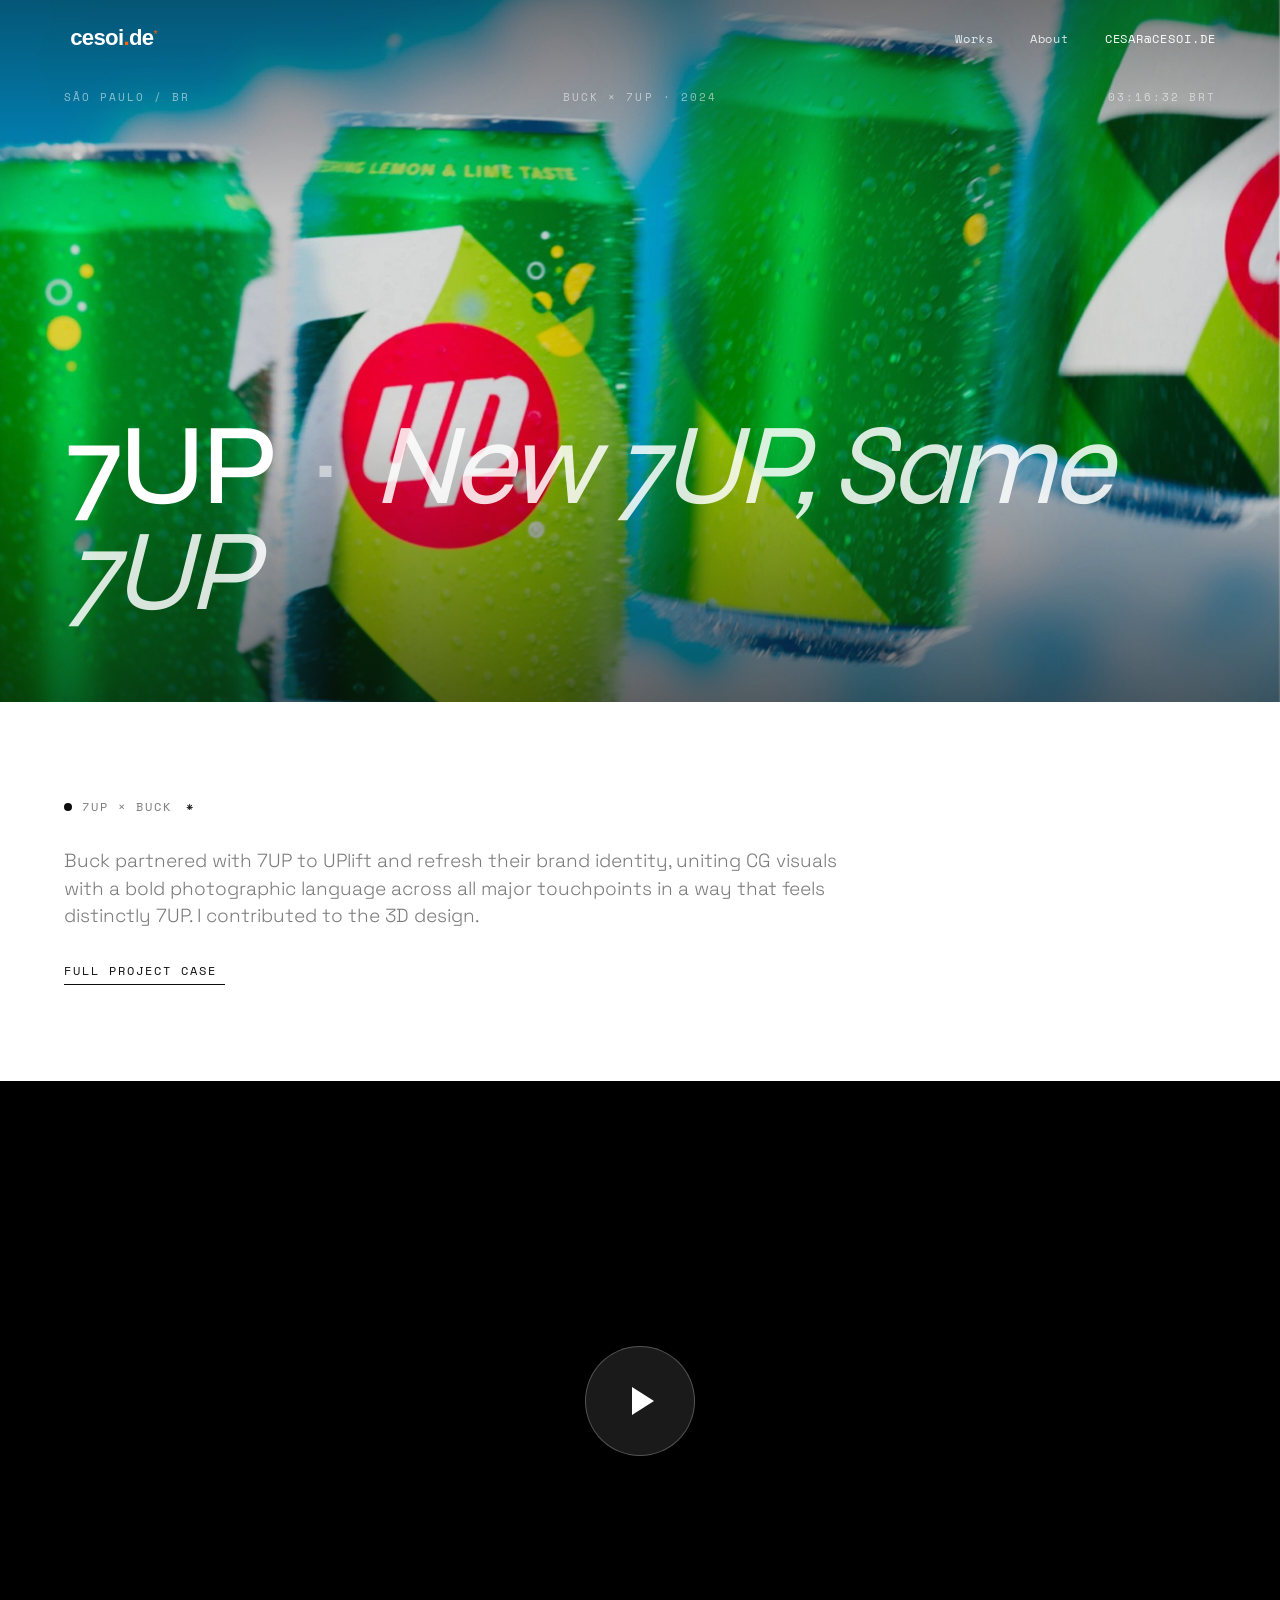
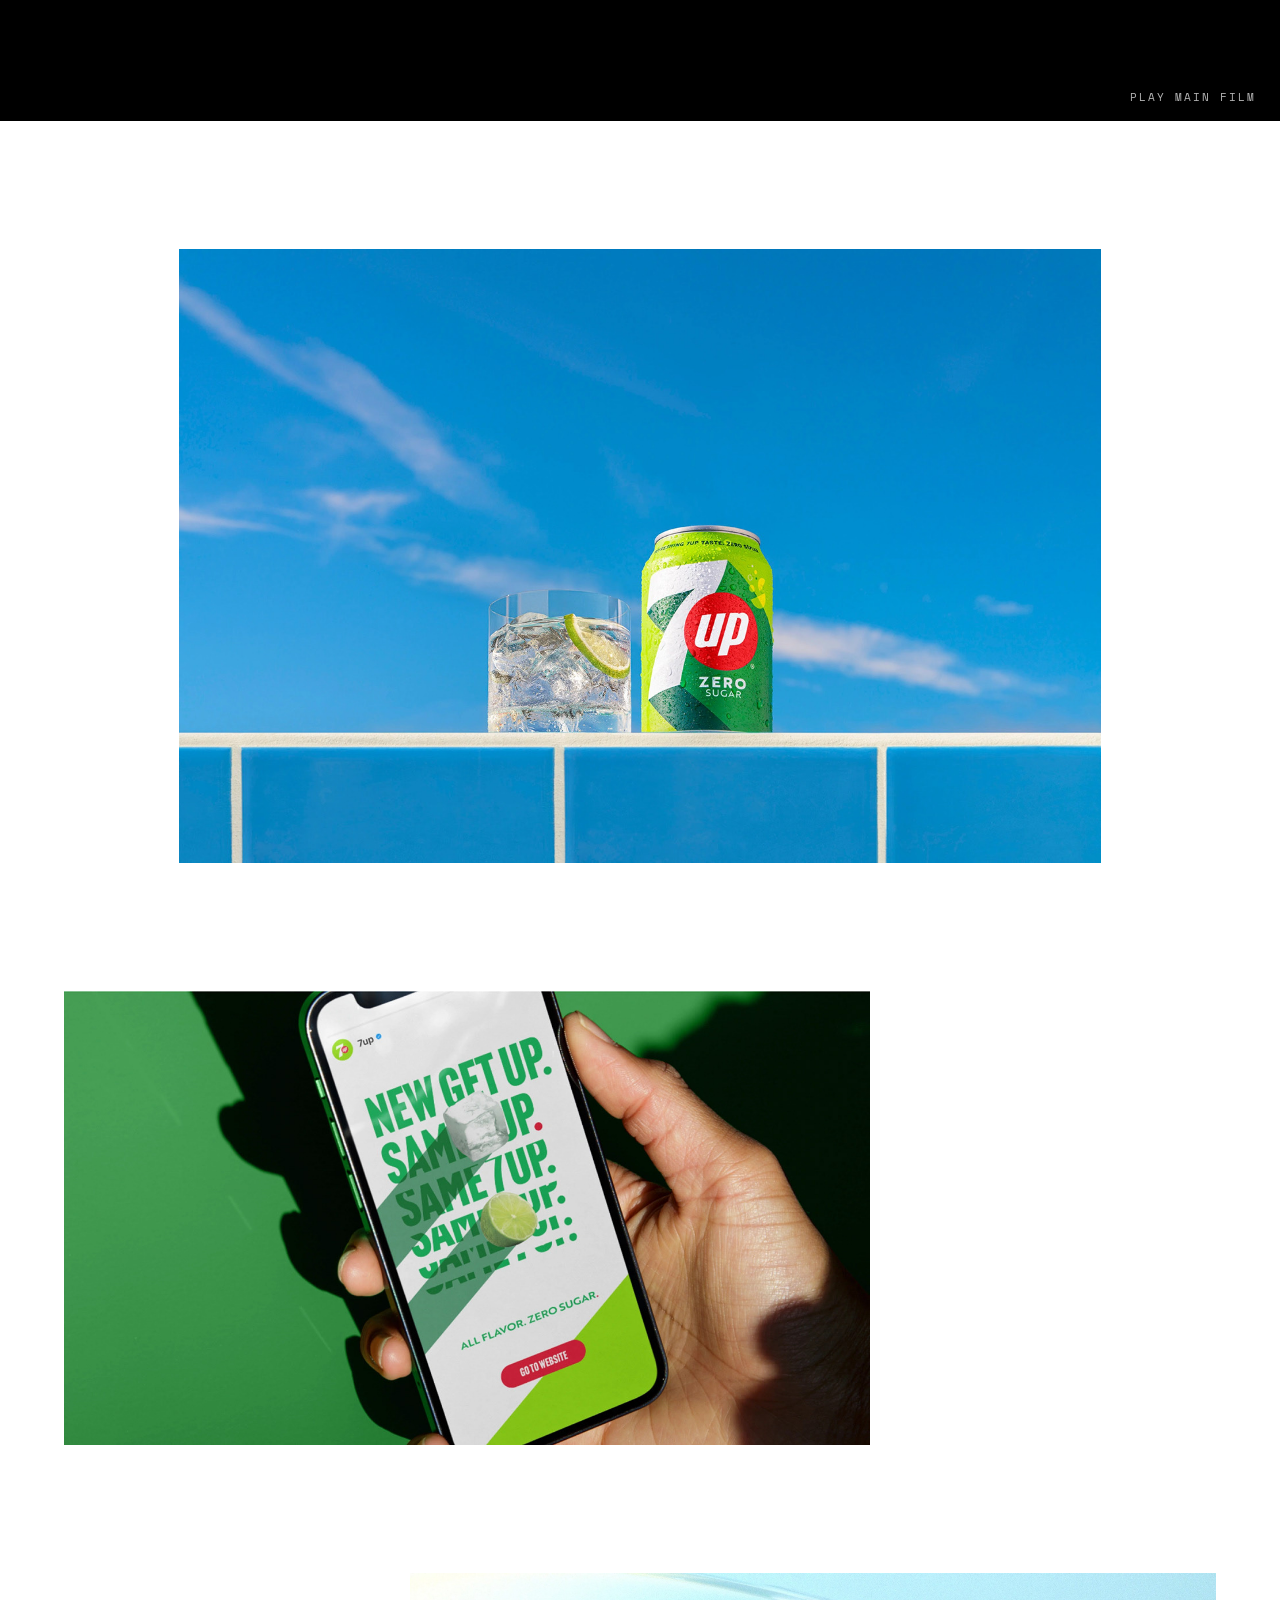
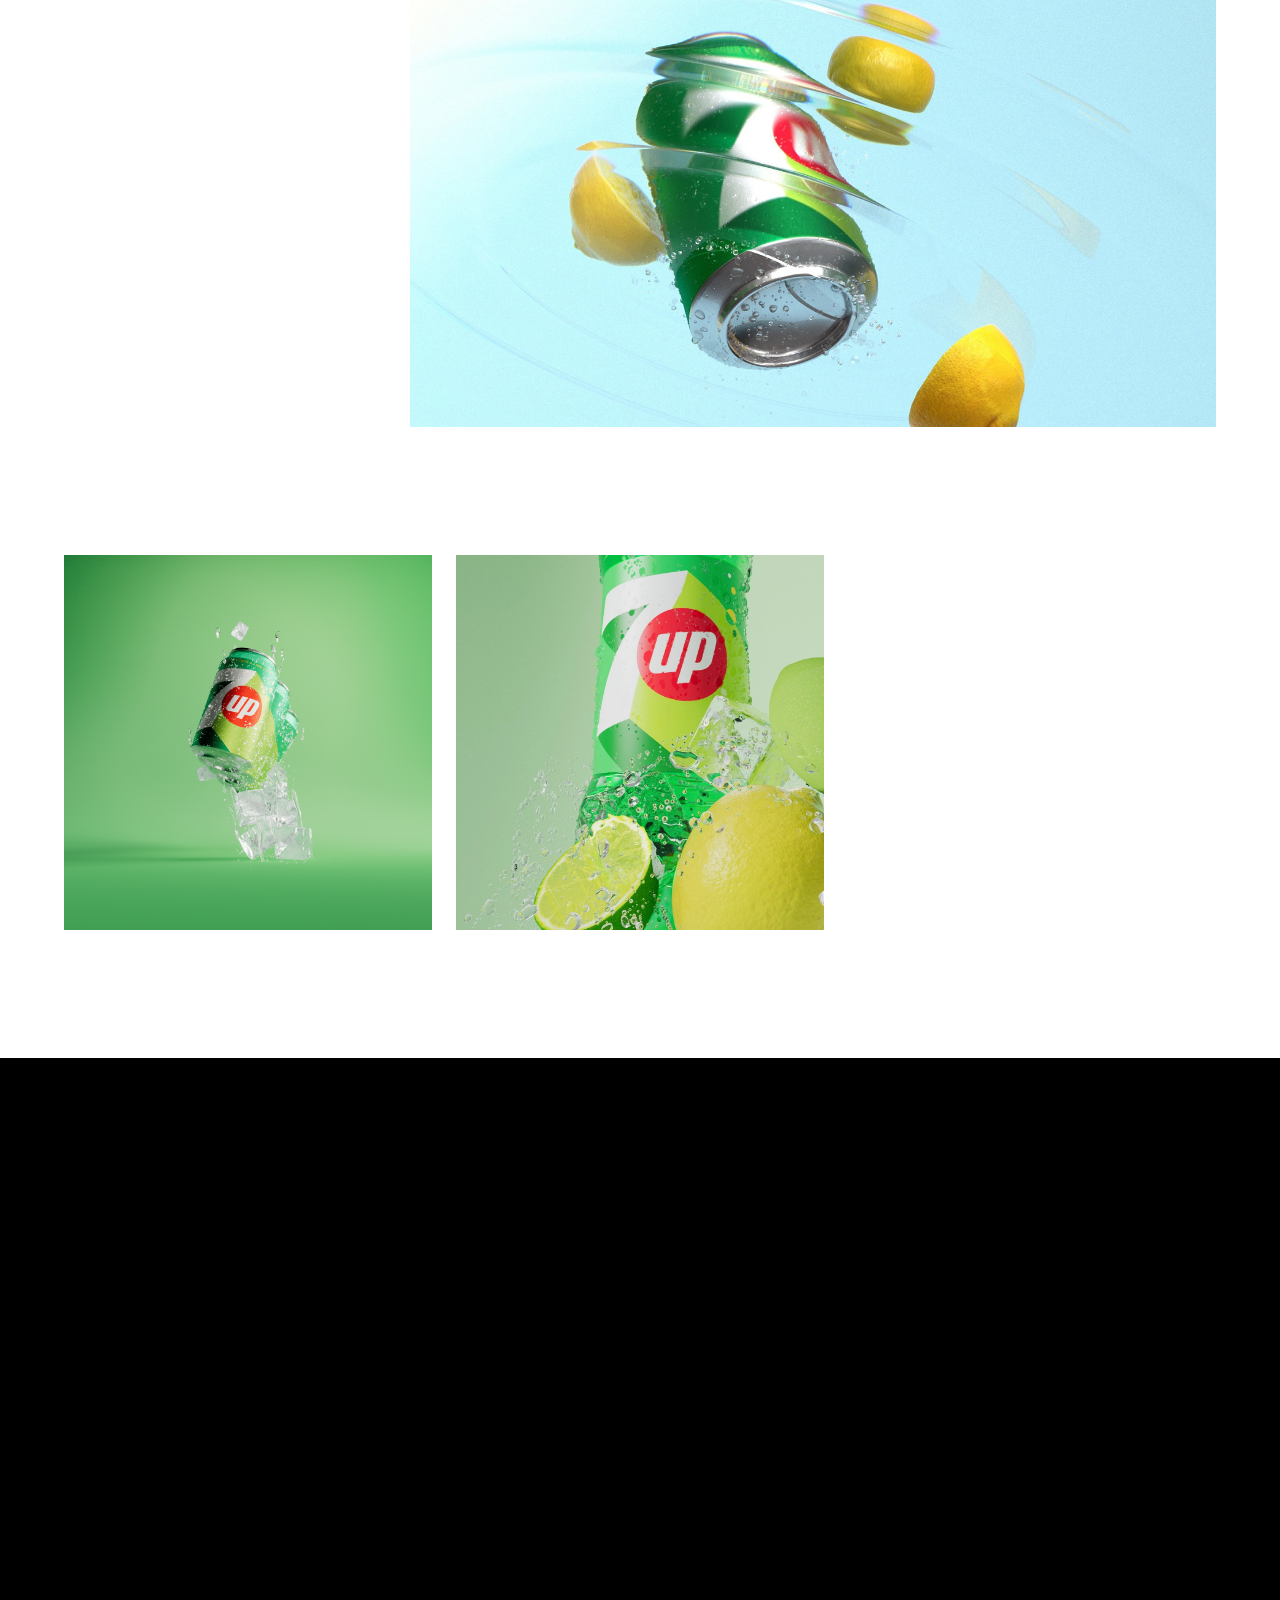
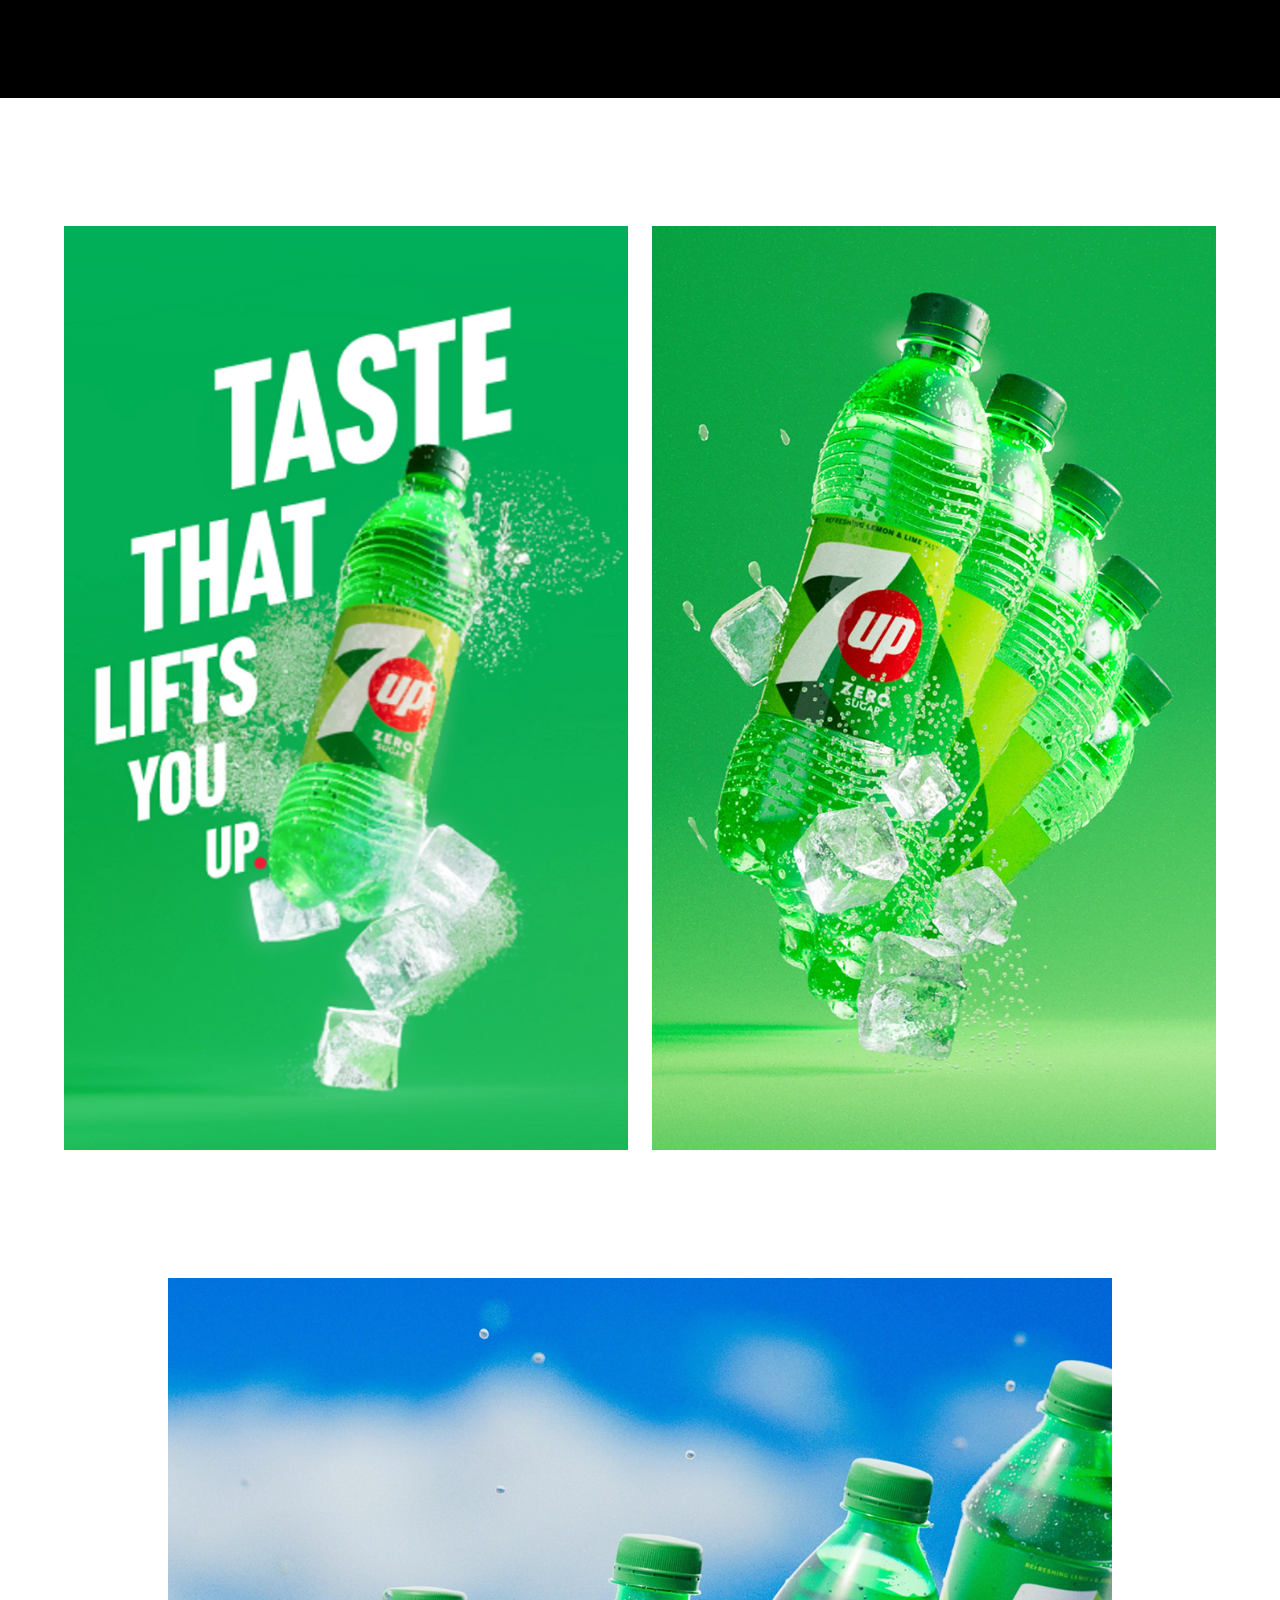
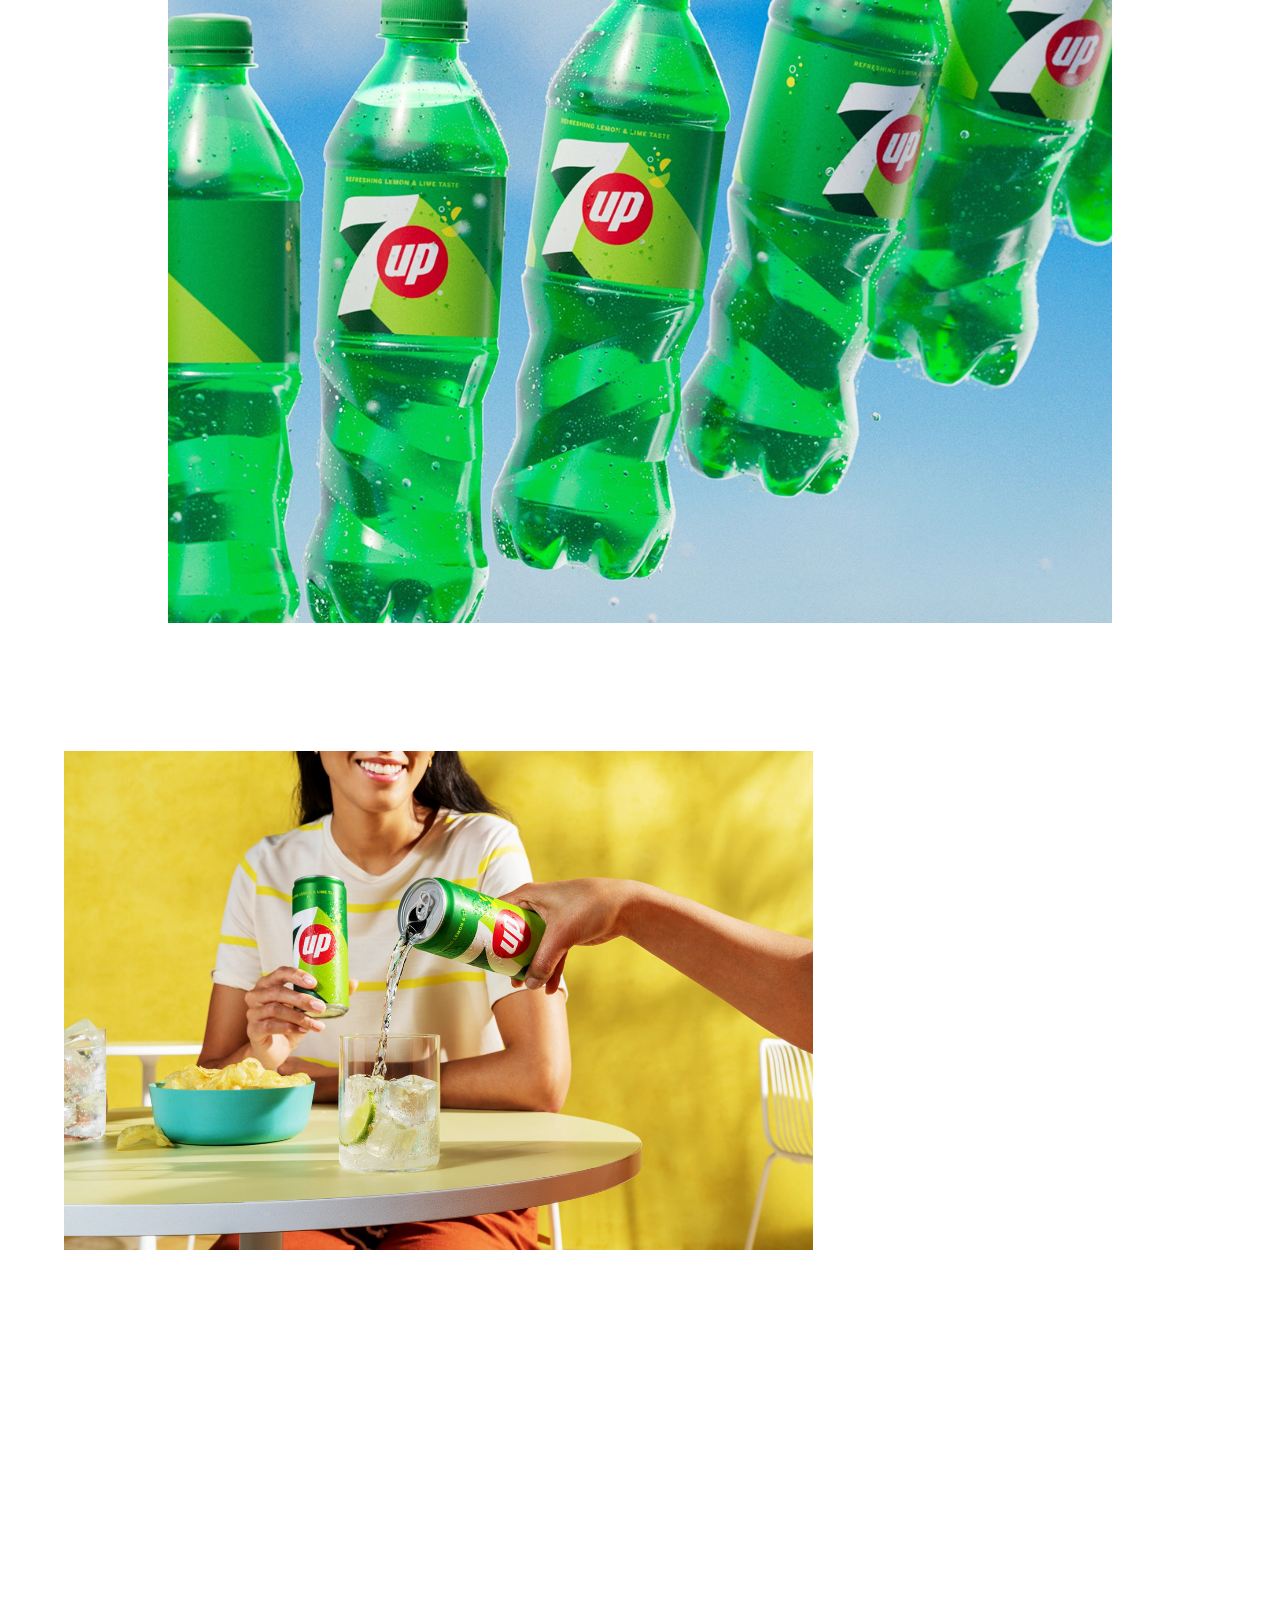
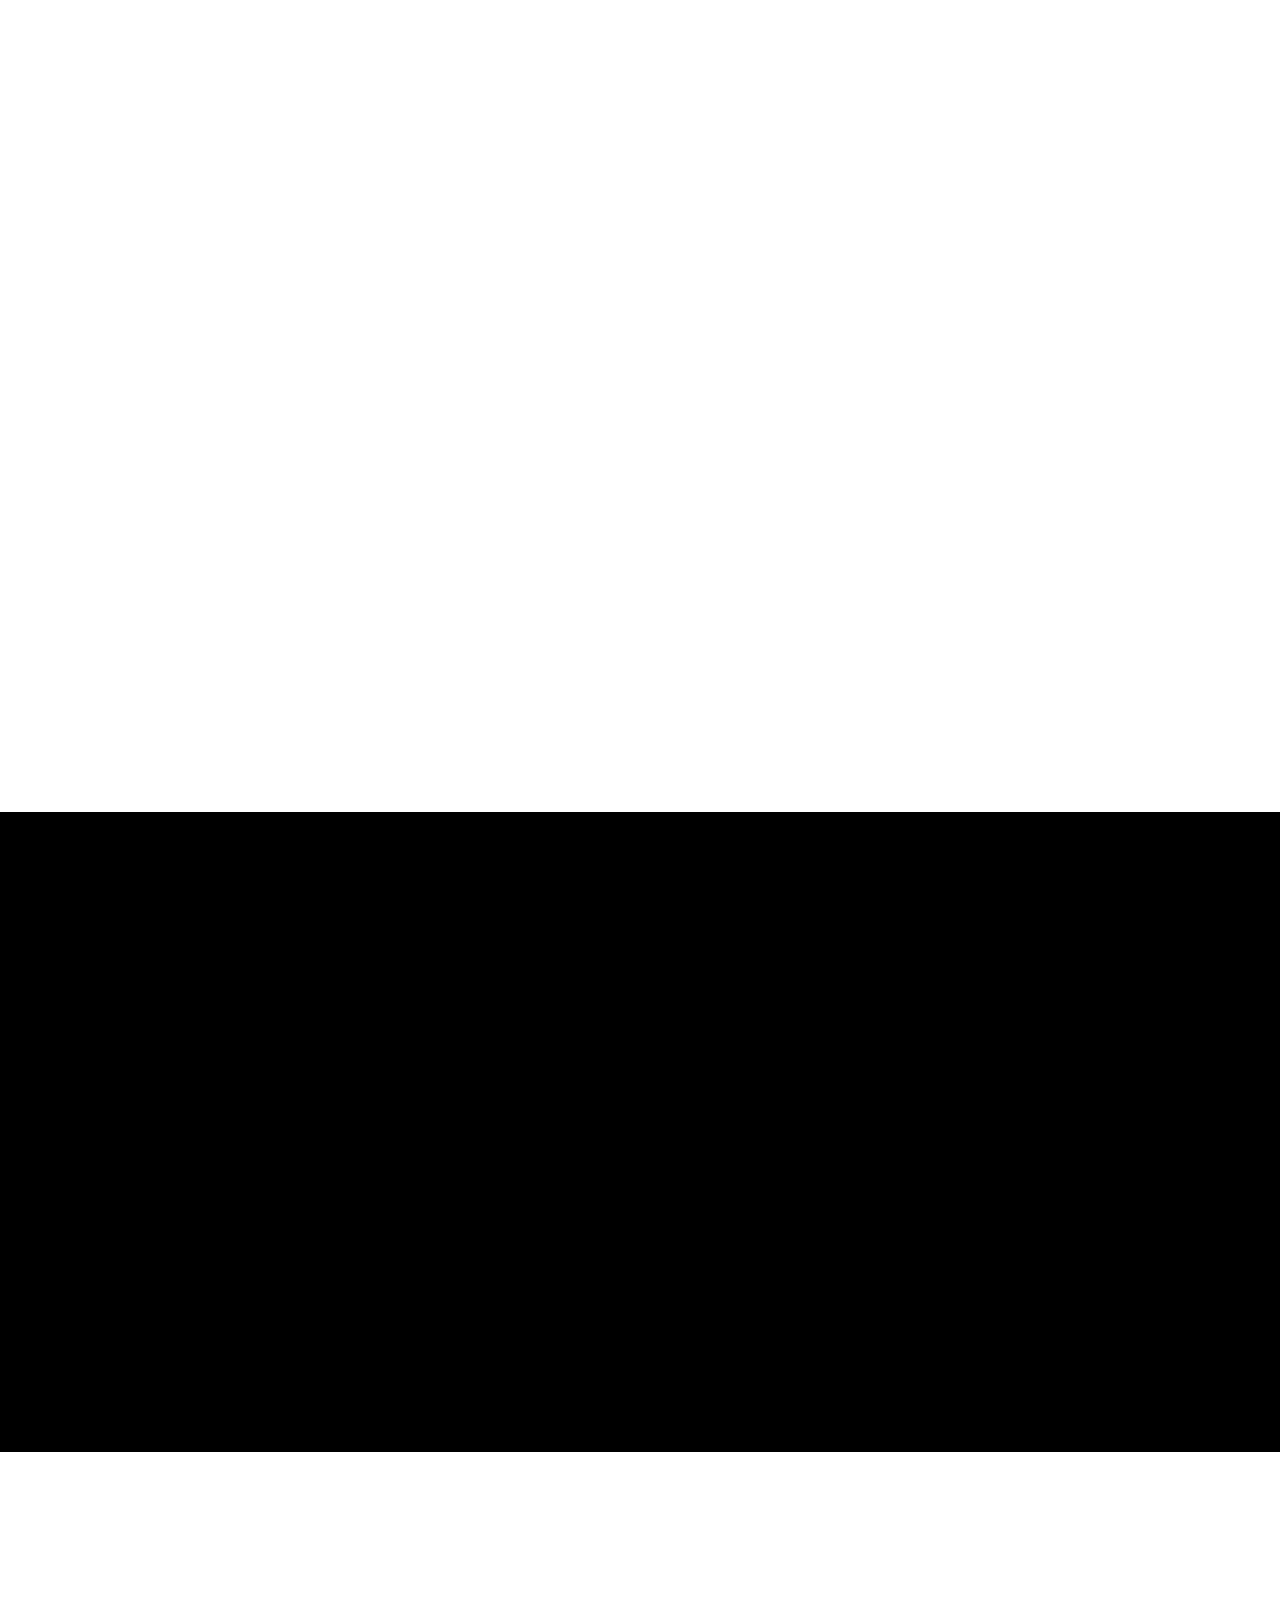
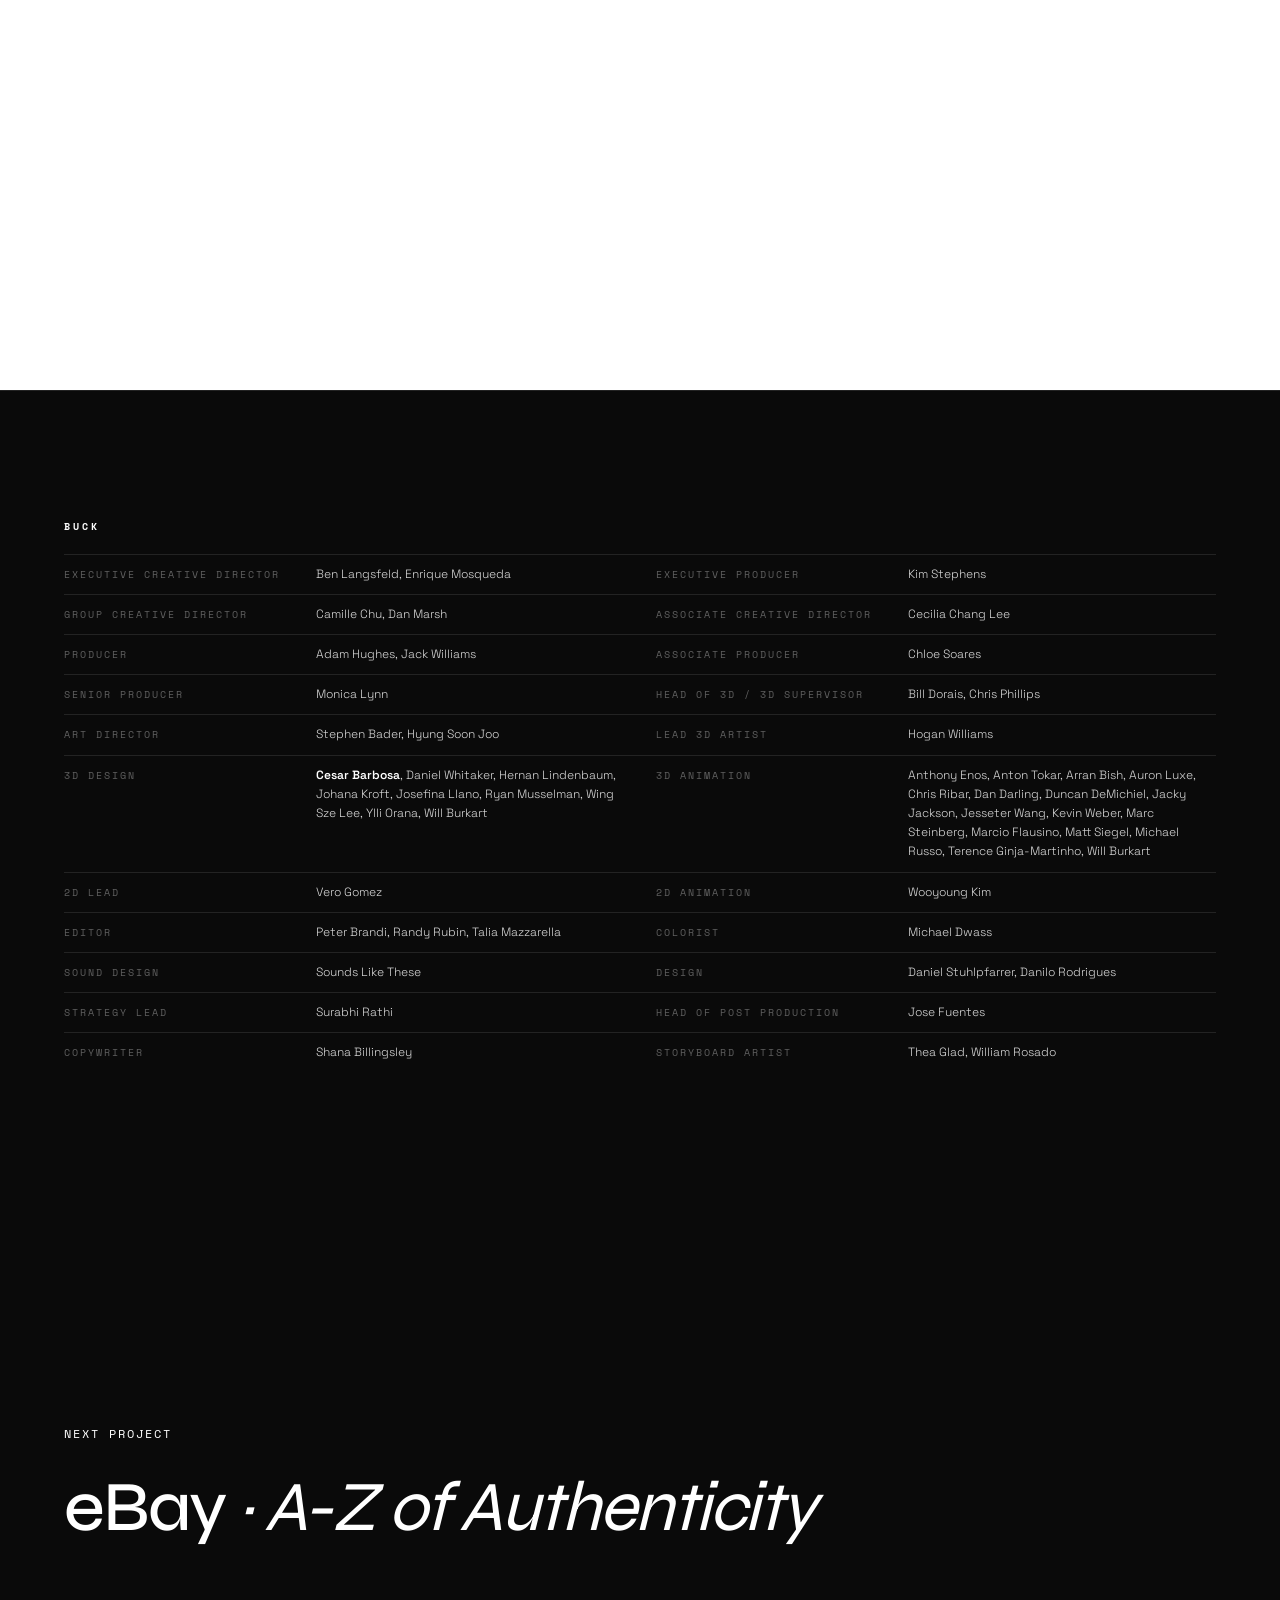
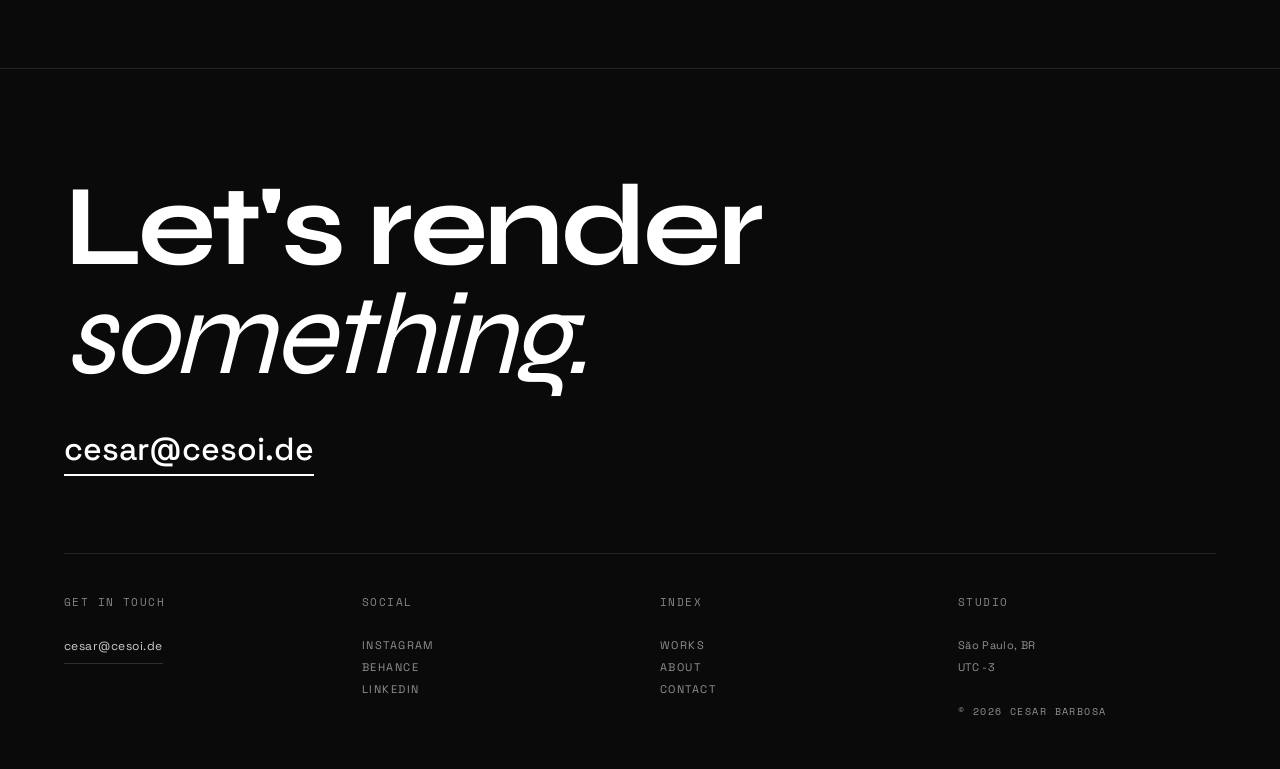
==== commit fd4f7c5d: "Monochrome accent: ink/white by surface, emphasis by weight Ditroit/Vucko direction. --color-accent " ====
--- a/7up.html
+++ b/7up.html
@@ -20,7 +20,7 @@
     <meta property="og:image" content="https://cesoi.de/assets/7up/thumb.jpg">
     <meta name="twitter:card" content="summary_large_image">
     <link rel="canonical" href="https://cesoi.de/7up.html">
-    <link rel="icon" type="image/svg+xml" href="data:image/svg+xml,%3Csvg xmlns='http://www.w3.org/2000/svg' viewBox='0 0 64 64'%3E%3Crect width='64' height='64' rx='14' fill='%230a0a0a'/%3E%3Ccircle cx='32' cy='32' r='13' fill='%233d7bff'/%3E%3C/svg%3E">
+    <link rel="icon" type="image/svg+xml" href="data:image/svg+xml,%3Csvg xmlns='http://www.w3.org/2000/svg' viewBox='0 0 64 64'%3E%3Crect width='64' height='64' rx='14' fill='%230a0a0a'/%3E%3Ccircle cx='32' cy='32' r='13' fill='%23ffffff'/%3E%3C/svg%3E">
 
     <link rel="preconnect" href="https://fonts.googleapis.com">
     <link rel="preconnect" href="https://fonts.gstatic.com" crossorigin>
--- a/shared.css
+++ b/shared.css
@@ -12,7 +12,7 @@
   --ink:    #0e0e0e;
   --paper:  #ffffff;
   --muted:  rgba(14,14,14,0.45);
-  --accent: oklch(0.68 0.22 258); /* electric blue */
+  --accent: #0e0e0e; /* monochrome — emphasis by weight */
   --mono:   "Space Mono", monospace;
 }
 
@@ -31,7 +31,7 @@
 a { color: inherit; text-decoration: none; }
 
 ::selection {
-  background: oklch(0.68 0.22 258);
+  background: #0e0e0e;
   color: #ffffff;
 }
 
--- a/colors_and_type.css
+++ b/colors_and_type.css
@@ -16,8 +16,9 @@
   --color-ink-dark:     #0a0a0a;      /* used in dark sections */
   --color-dark-surface: #0a0a0a;      /* hero, footer, credits bg */
 
-  /* Accent — electric blue (2026); palette options below */
-  --color-accent:       var(--accent-electric);
+  /* Accent — monochrome (2026): ink on light surfaces, flipped to white
+     inside dark sections (override below). Emphasis comes from weight. */
+  --color-accent:       var(--color-ink);
 
   /* Accent palette options */
   --accent-orange:      oklch(0.72 0.19 45);
@@ -161,3 +162,20 @@
 .accent-italic     { color: var(--color-accent); font-style: italic; }
 .ink               { color: var(--color-ink); }
 .muted             { opacity: 0.55; }
+
+/* ── Monochrome accent scoping ──────────────────────────────
+   Accent = white inside dark surfaces, ink everywhere else.
+   Custom properties resolve at use site, so aliases inherit this. */
+.hero, .about, footer,
+.case-hero, .case-credits, .next-project,
+.reel-stage {
+  --color-accent: #ffffff;
+  /* Page-local aliases resolve at their definition site (:root), so they
+     inherit the already-resolved ink value; re-declare them here so the
+     dark-surface flip reaches every usage. */
+  --orange: #ffffff;
+  --accent: #ffffff;
+}
+
+/* Weight carries the emphasis color used to provide */
+.cr-name .cr-highlight { font-weight: 600; }
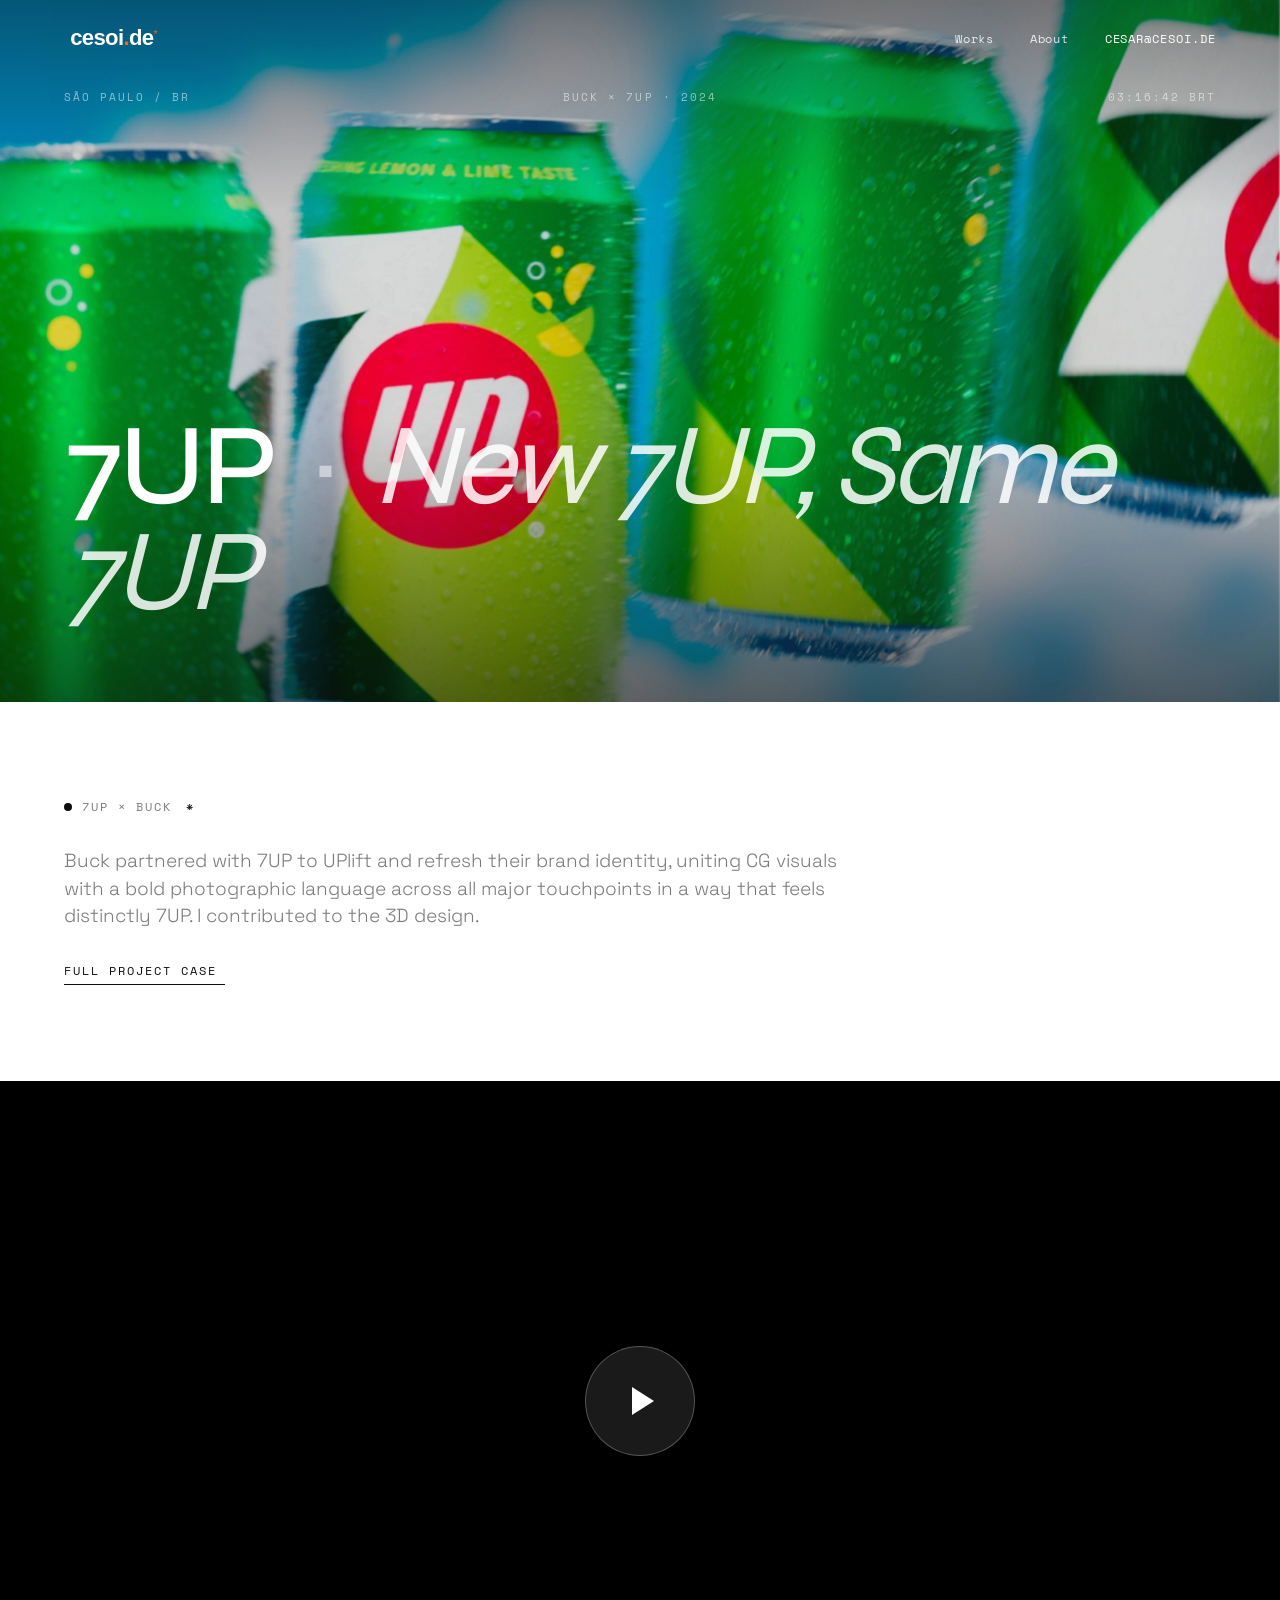
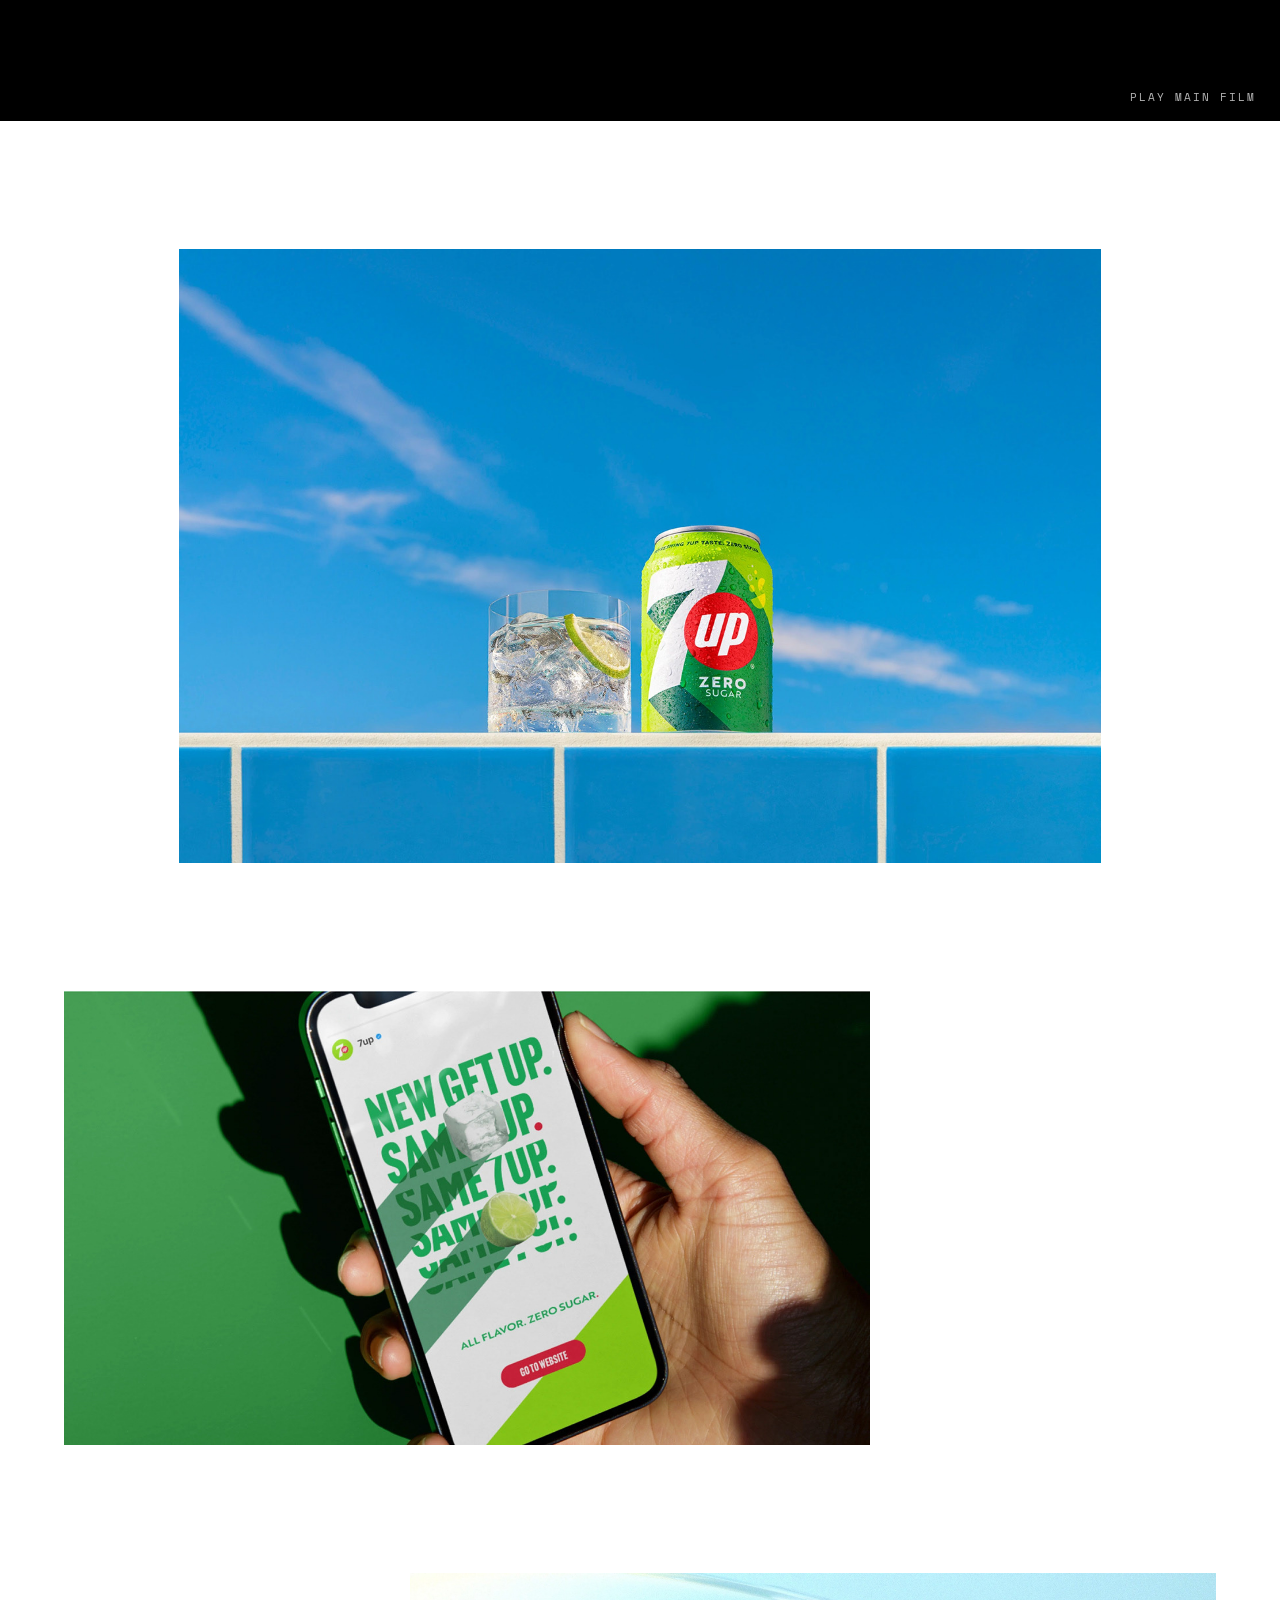
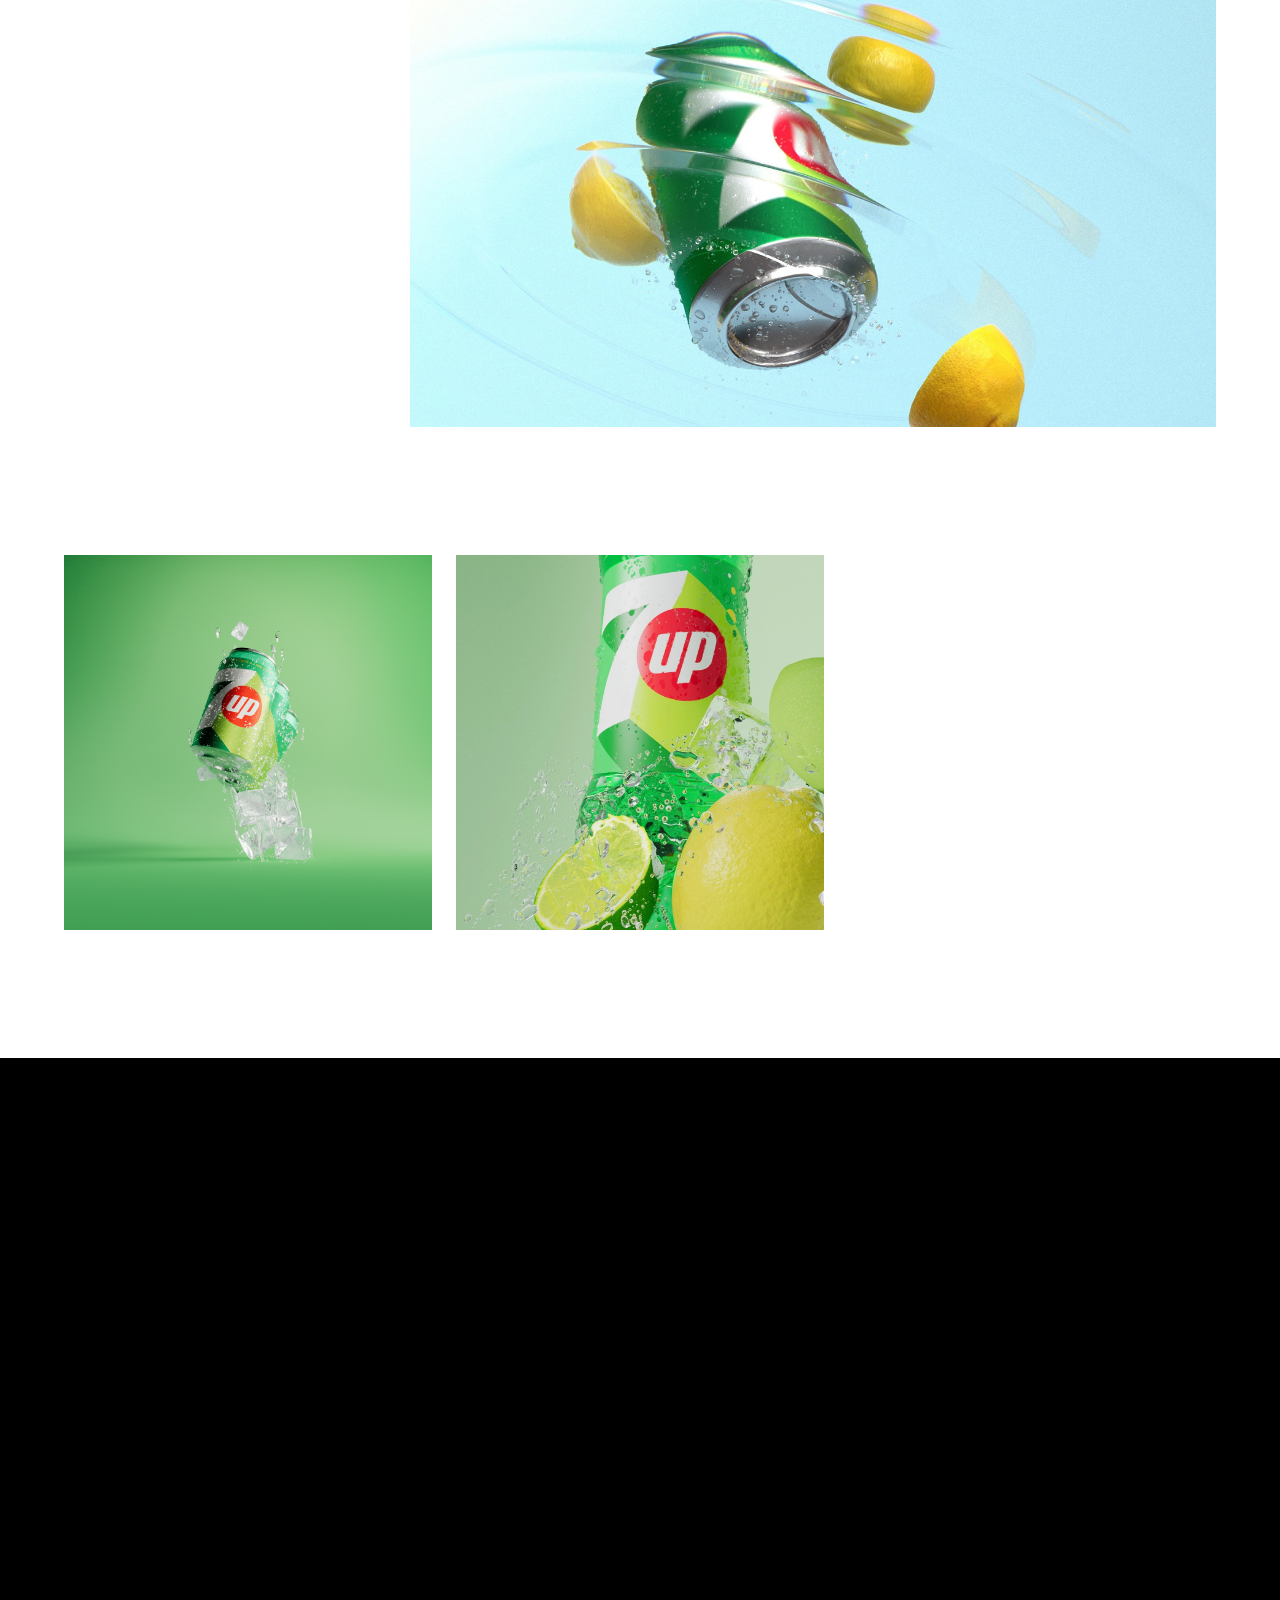
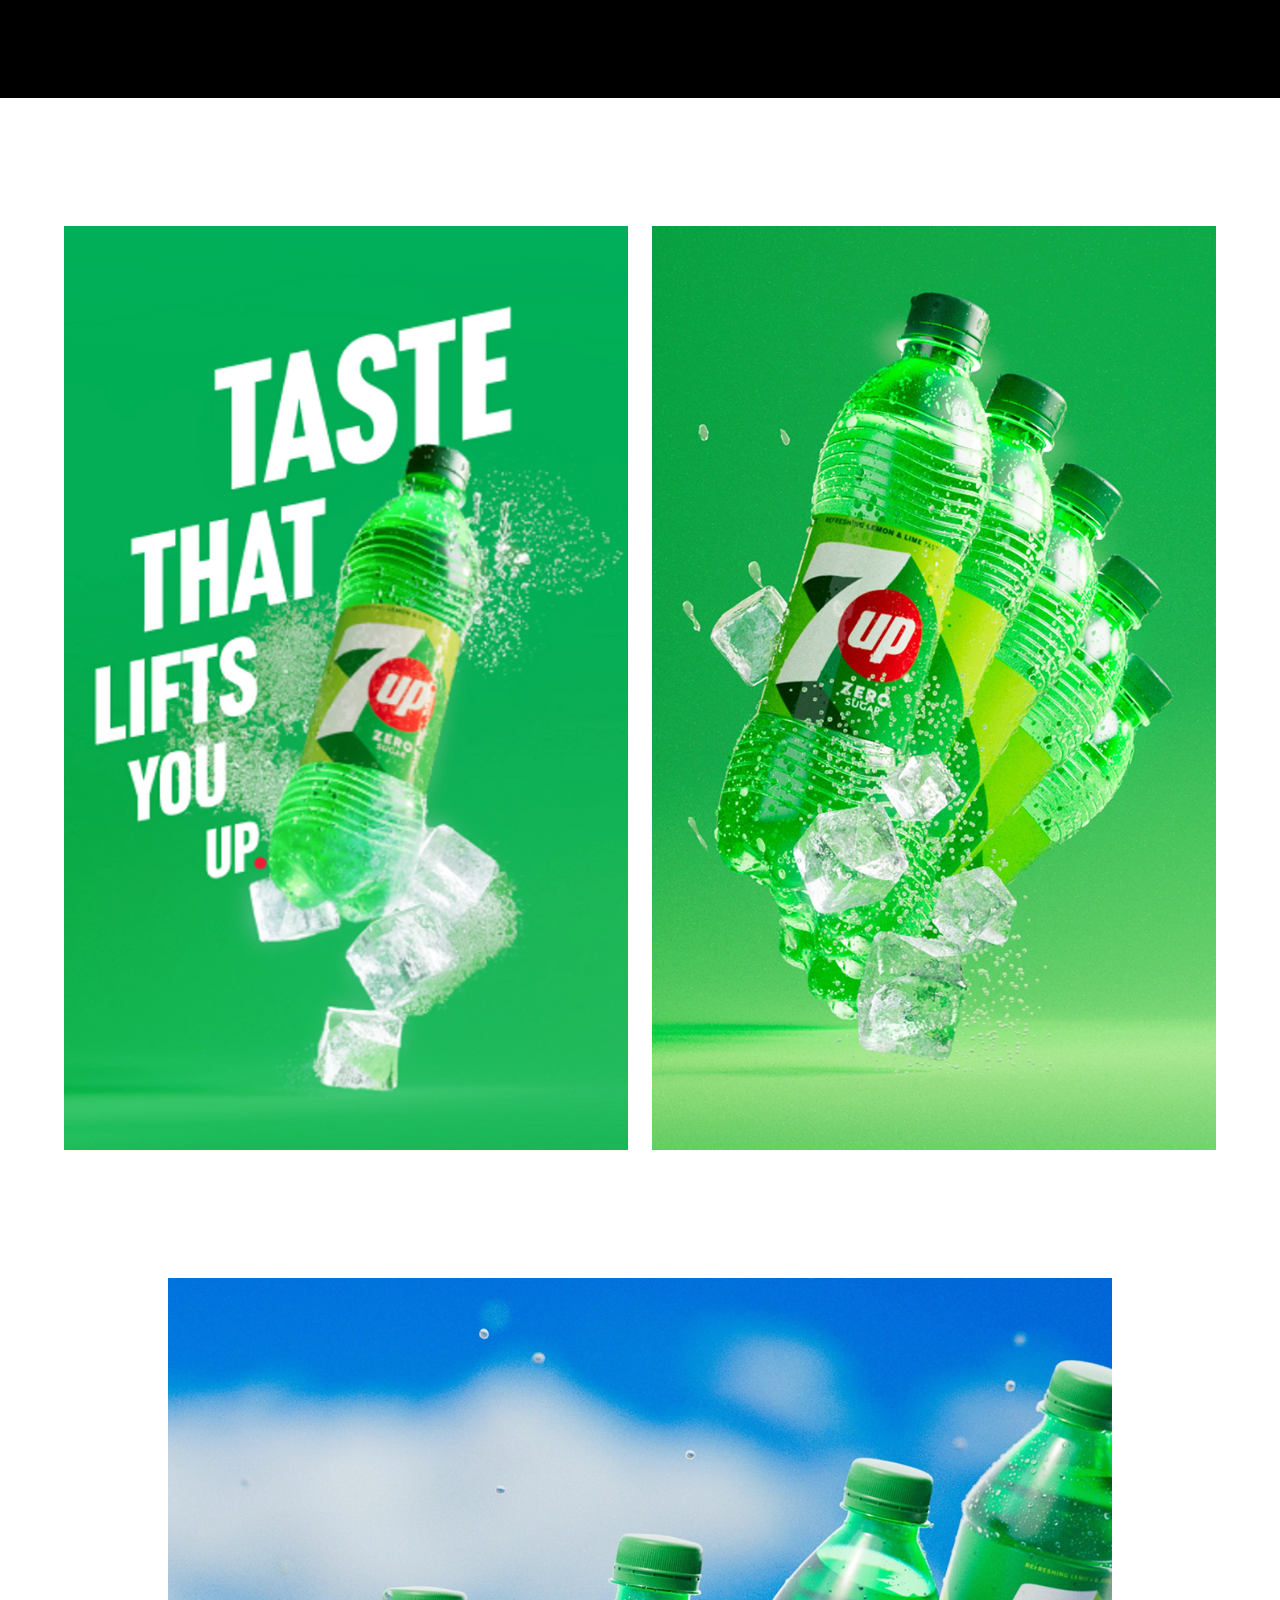
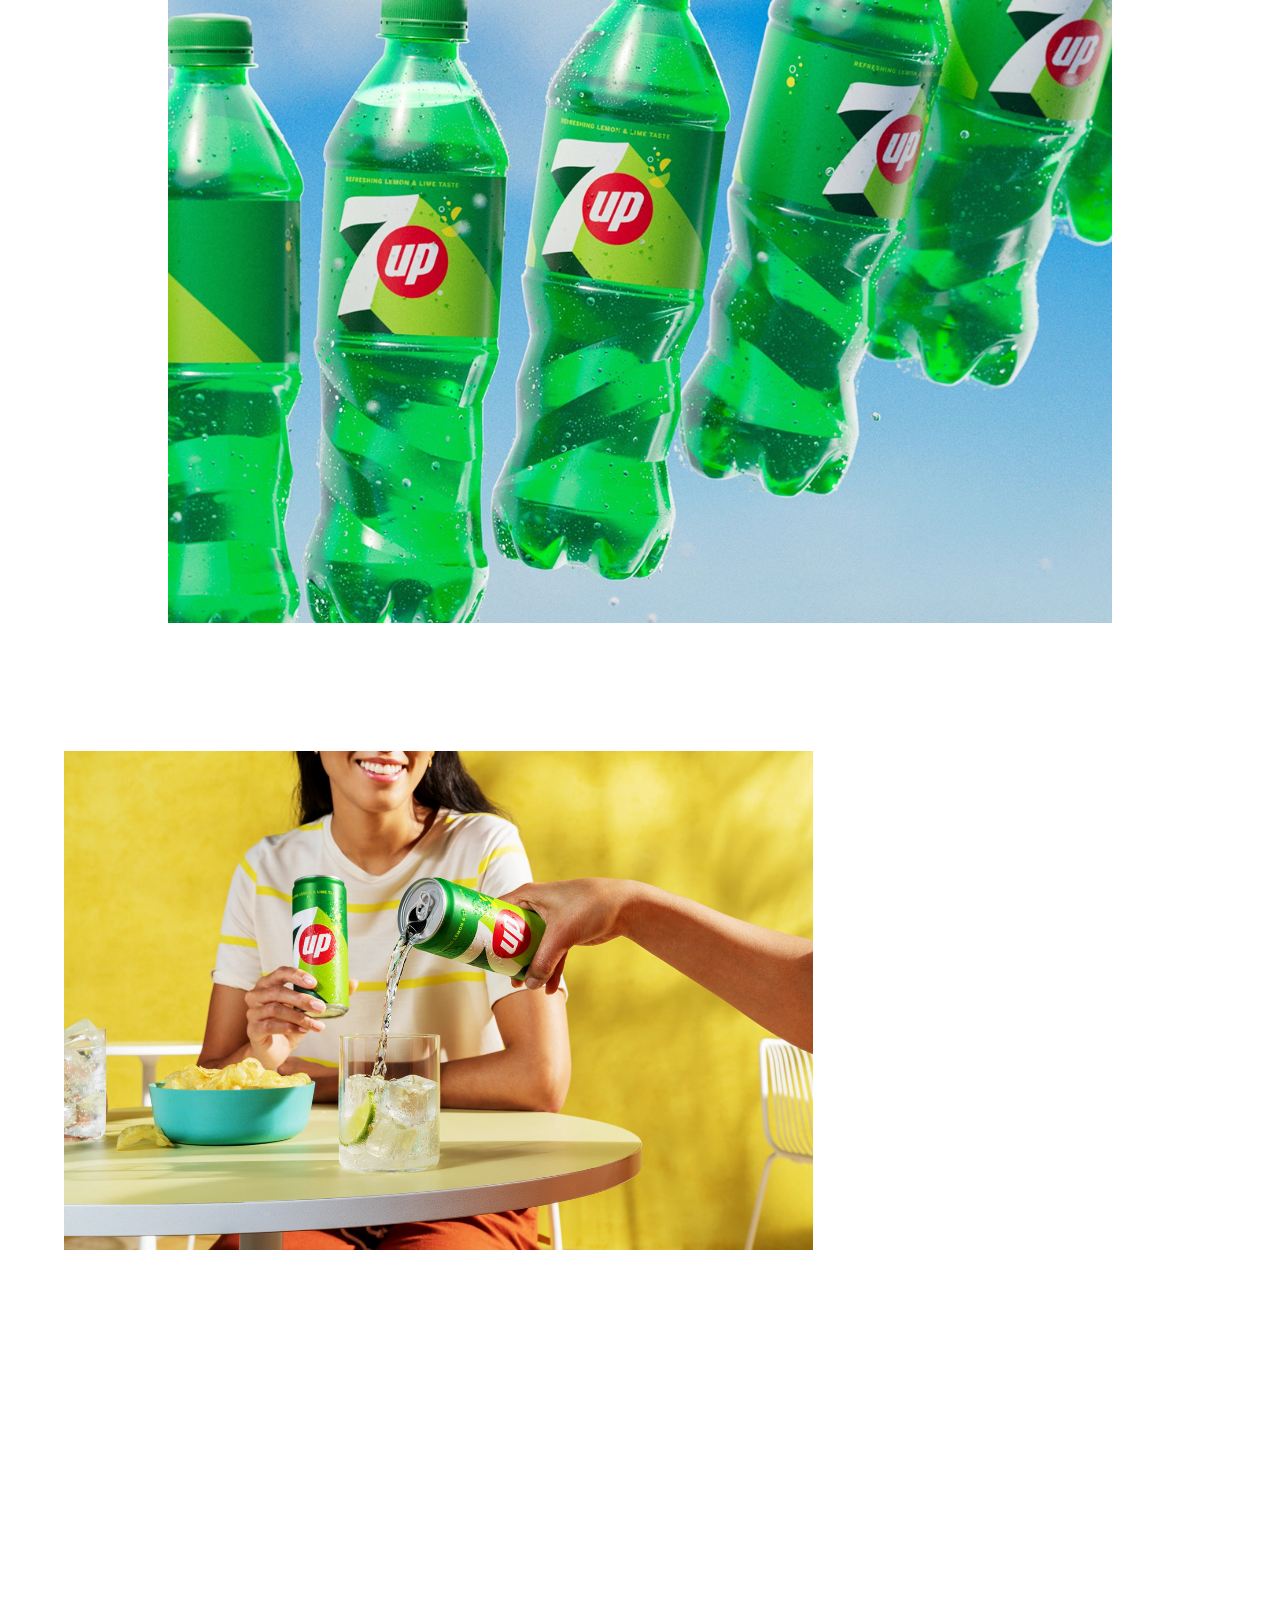
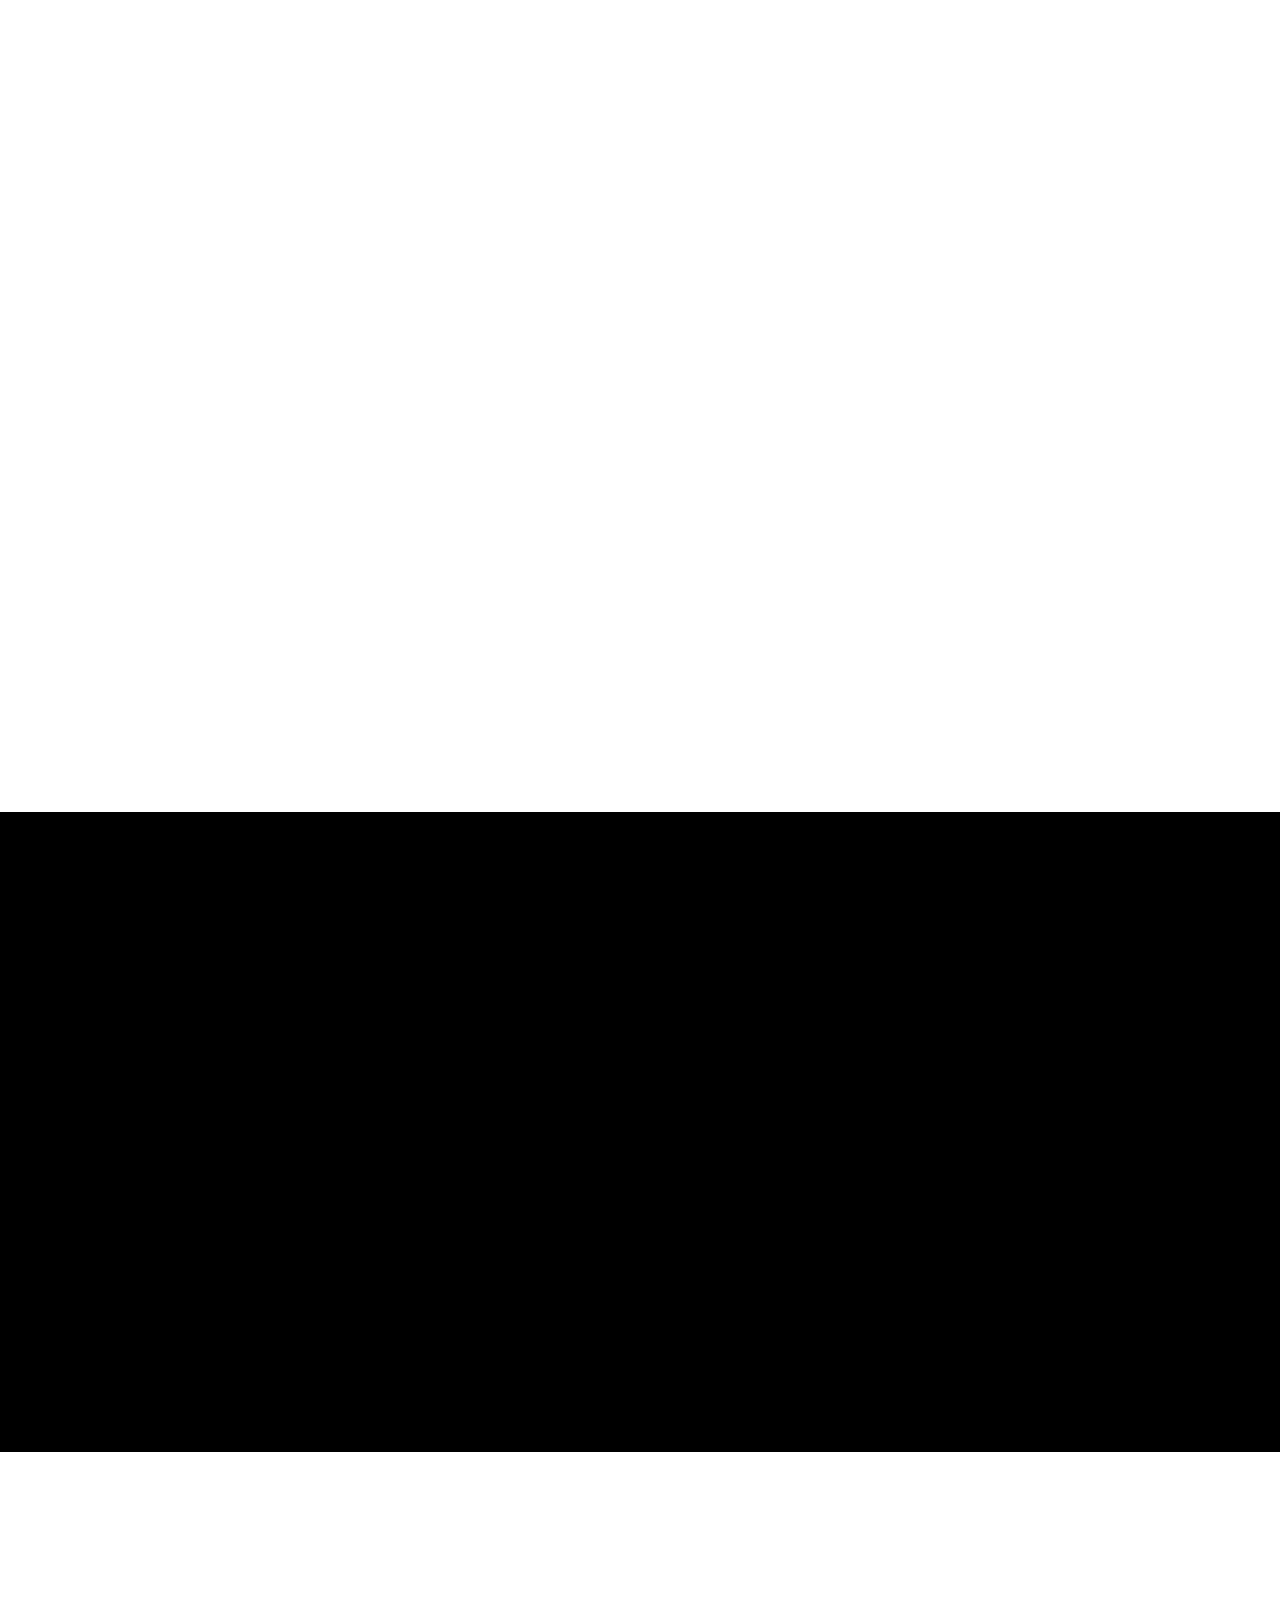
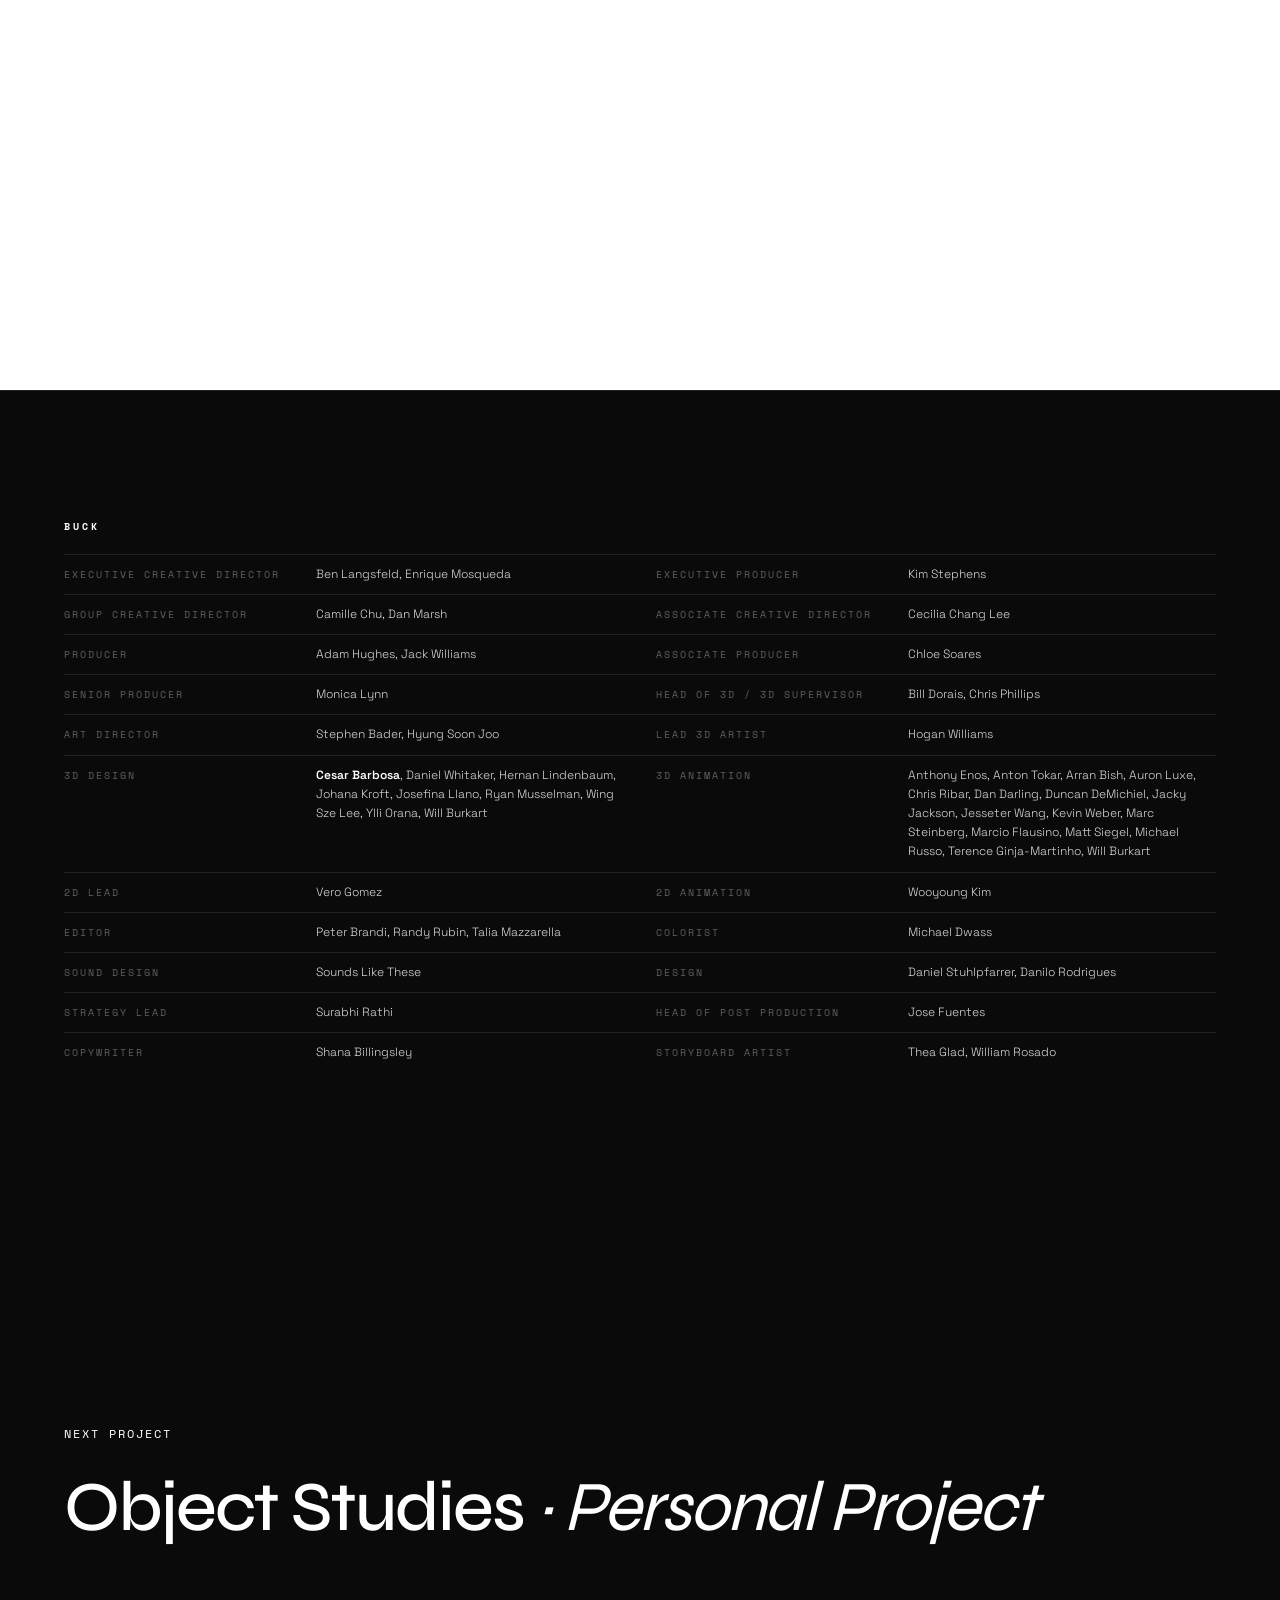
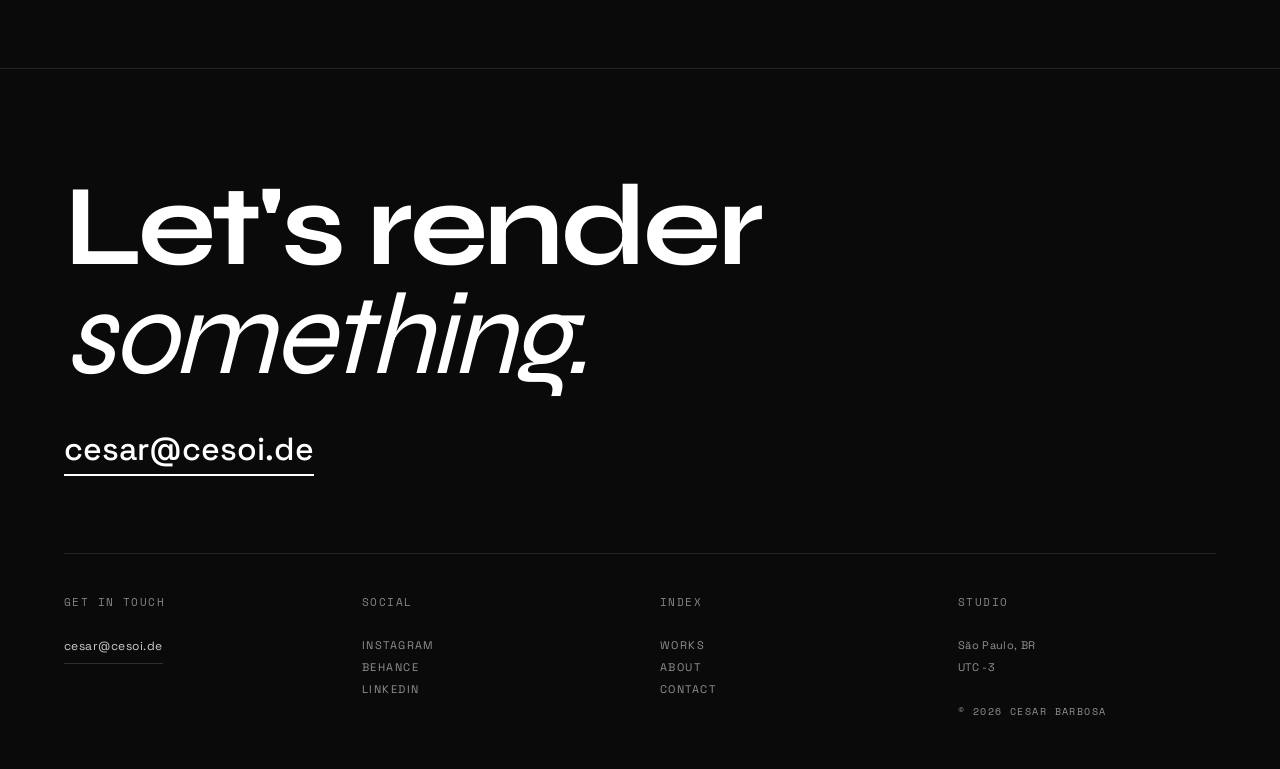
==== commit cb51586e: "Swap Object Studies and 7UP (home grid + next-project chain) Chain now: microsoft -> 7up -> object-s" ====
--- a/7up.html
+++ b/7up.html
@@ -853,9 +853,9 @@
 
 <!-- --------------------- NEXT PROJECT -->
 <section class="next-project reveal">
-    <a href="ebay.html">
+    <a href="object-studies.html">
         <p class="label">Next Project</p>
-        <h2>eBay <em>· A-Z of Authenticity</em></h2>
+        <h2>Object Studies <em>· Personal Project</em></h2>
     </a>
 </section>
 
--- a/colors_and_type.css
+++ b/colors_and_type.css
@@ -166,7 +166,8 @@
 /* ── Monochrome accent scoping ──────────────────────────────
    Accent = white inside dark surfaces, ink everywhere else.
    Custom properties resolve at use site, so aliases inherit this. */
-.hero, .about, footer,
+/* LIRONA TEST: .hero removed from dark-surface list (home hero is now light) */
+.about, footer,
 .case-hero, .case-credits, .next-project,
 .reel-stage {
   --color-accent: #ffffff;
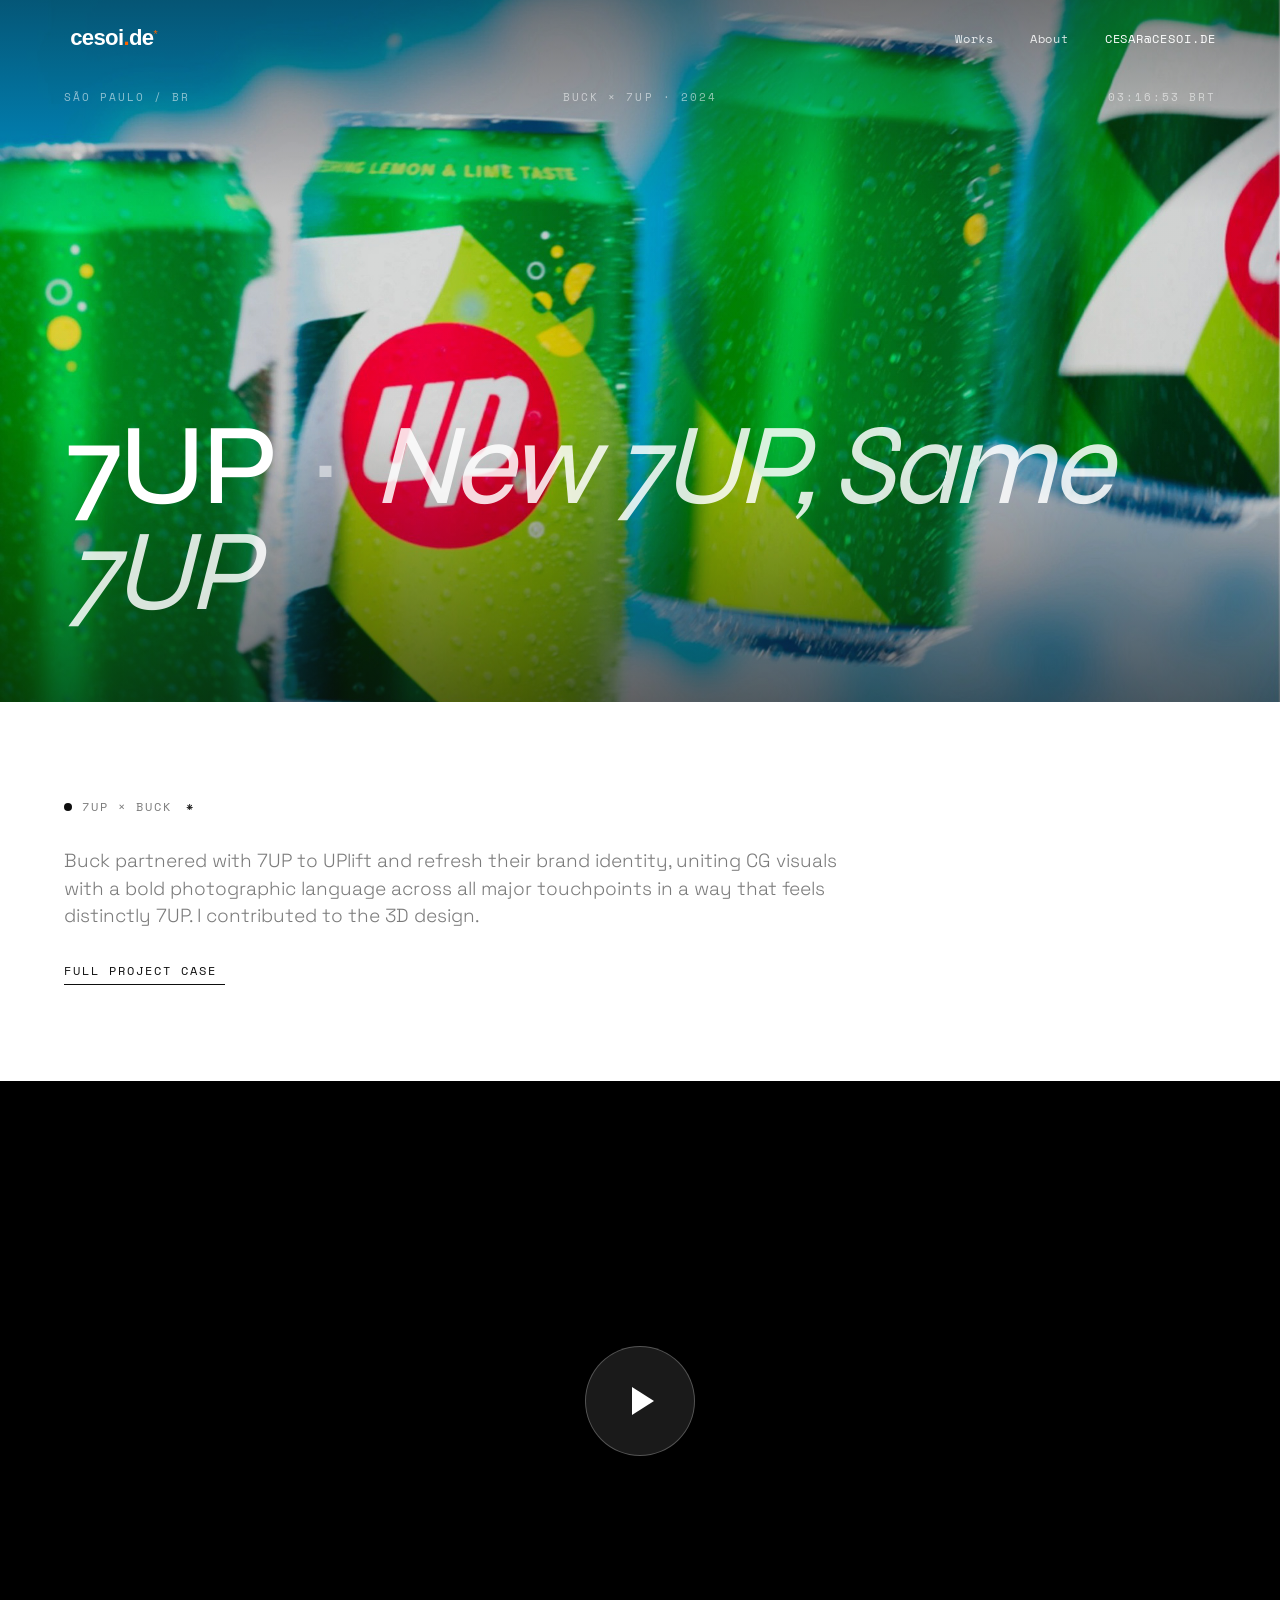
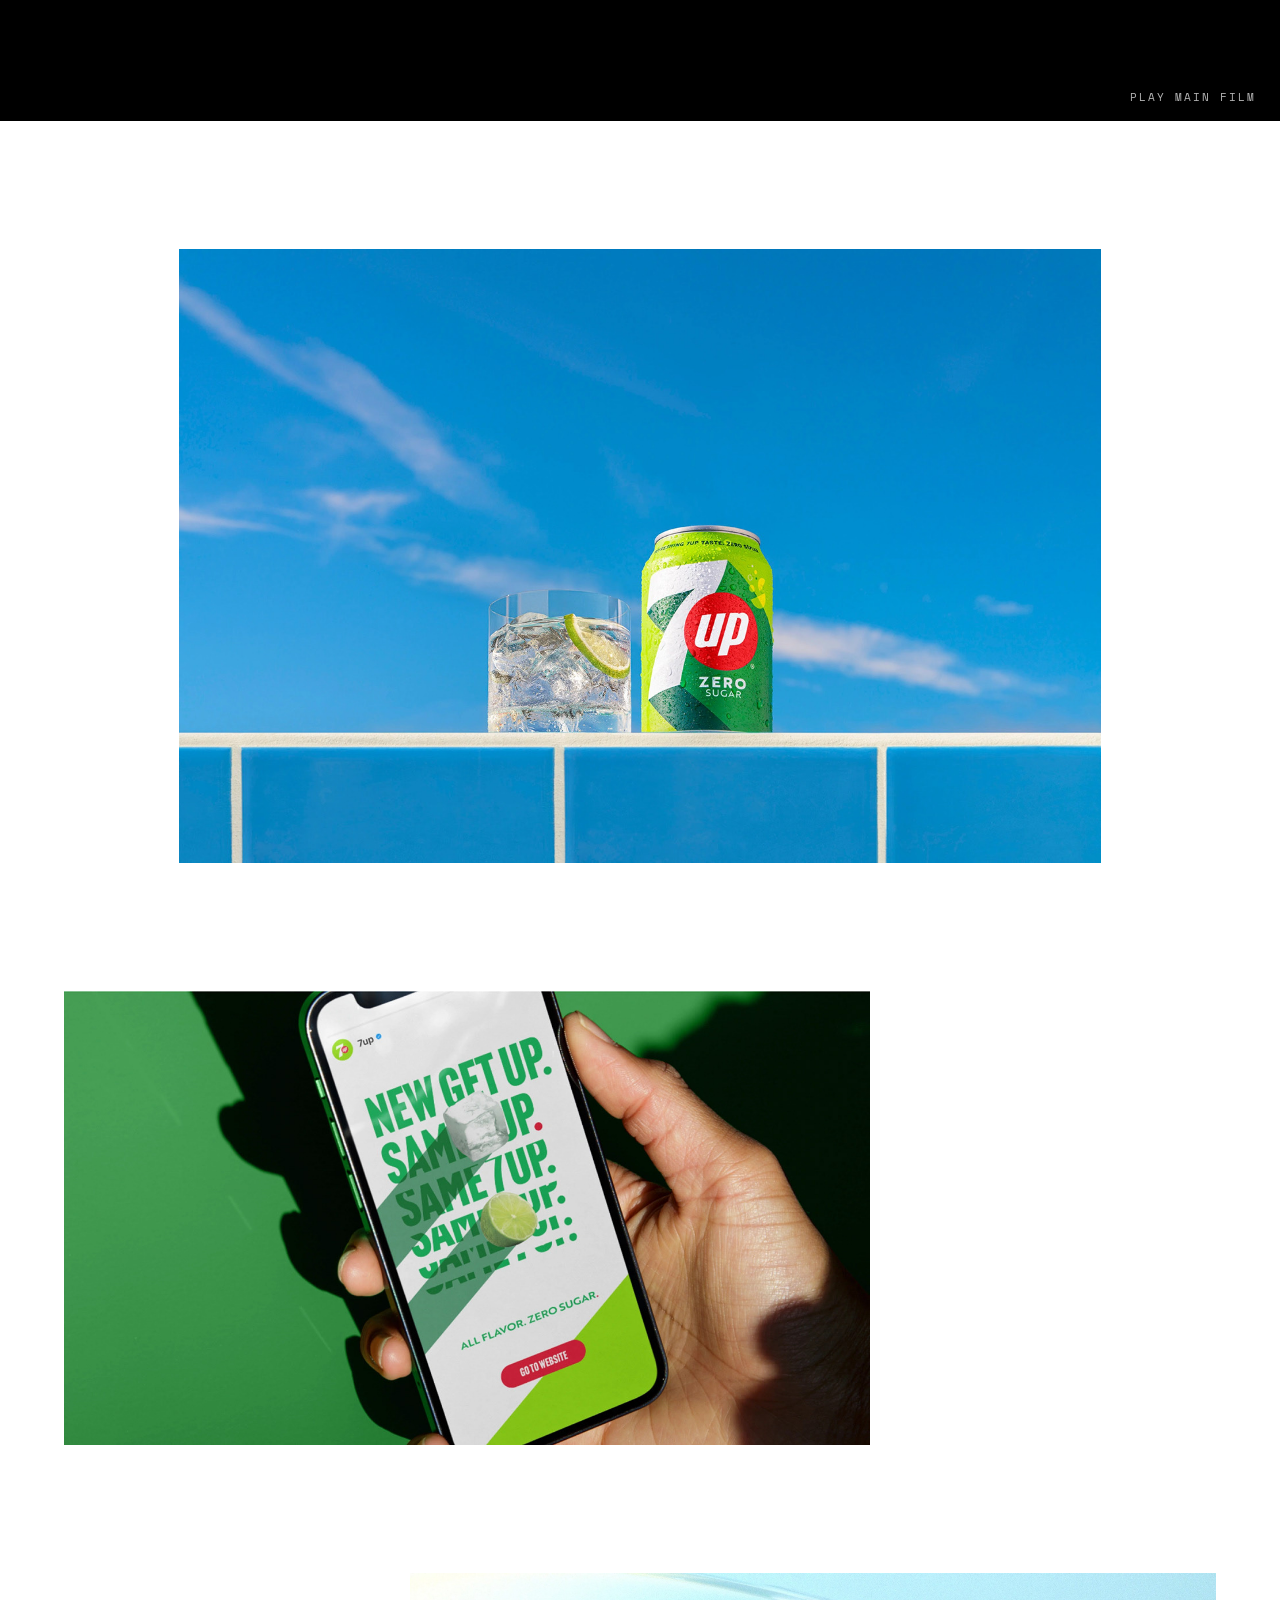
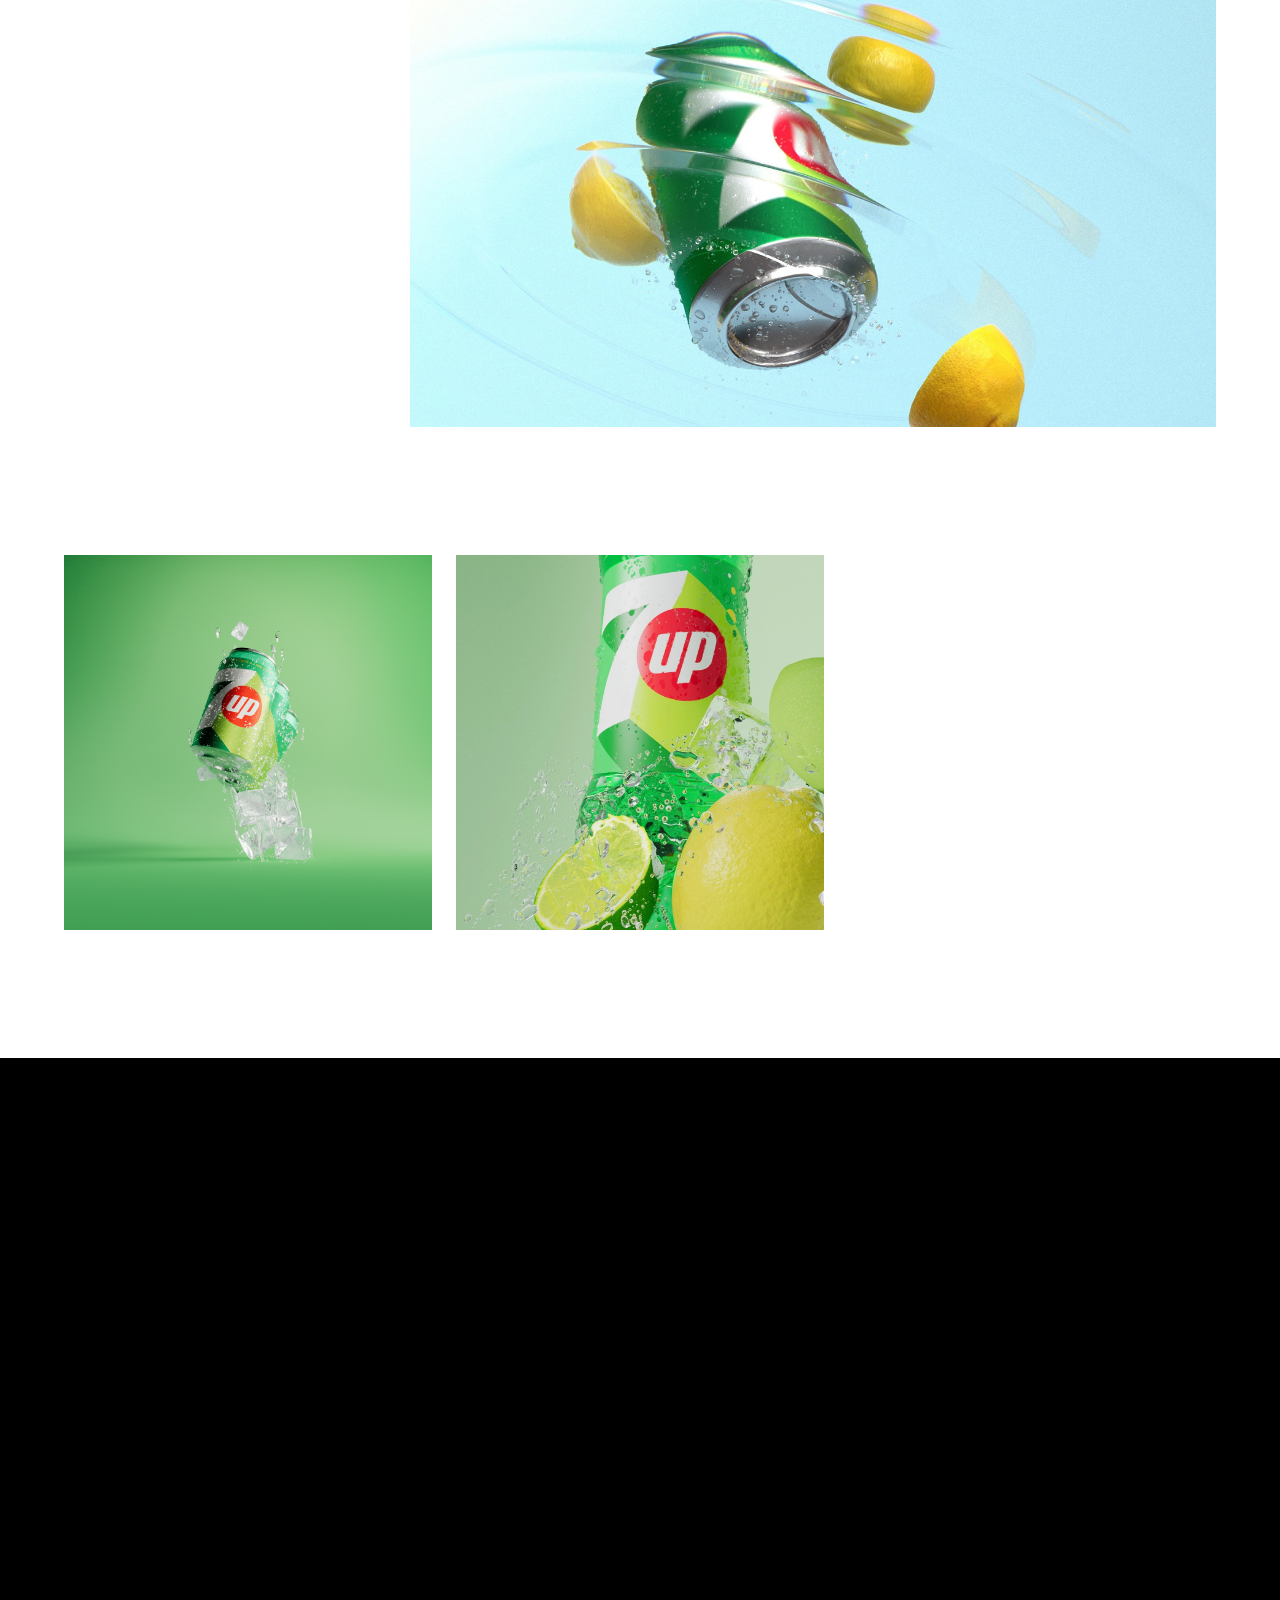
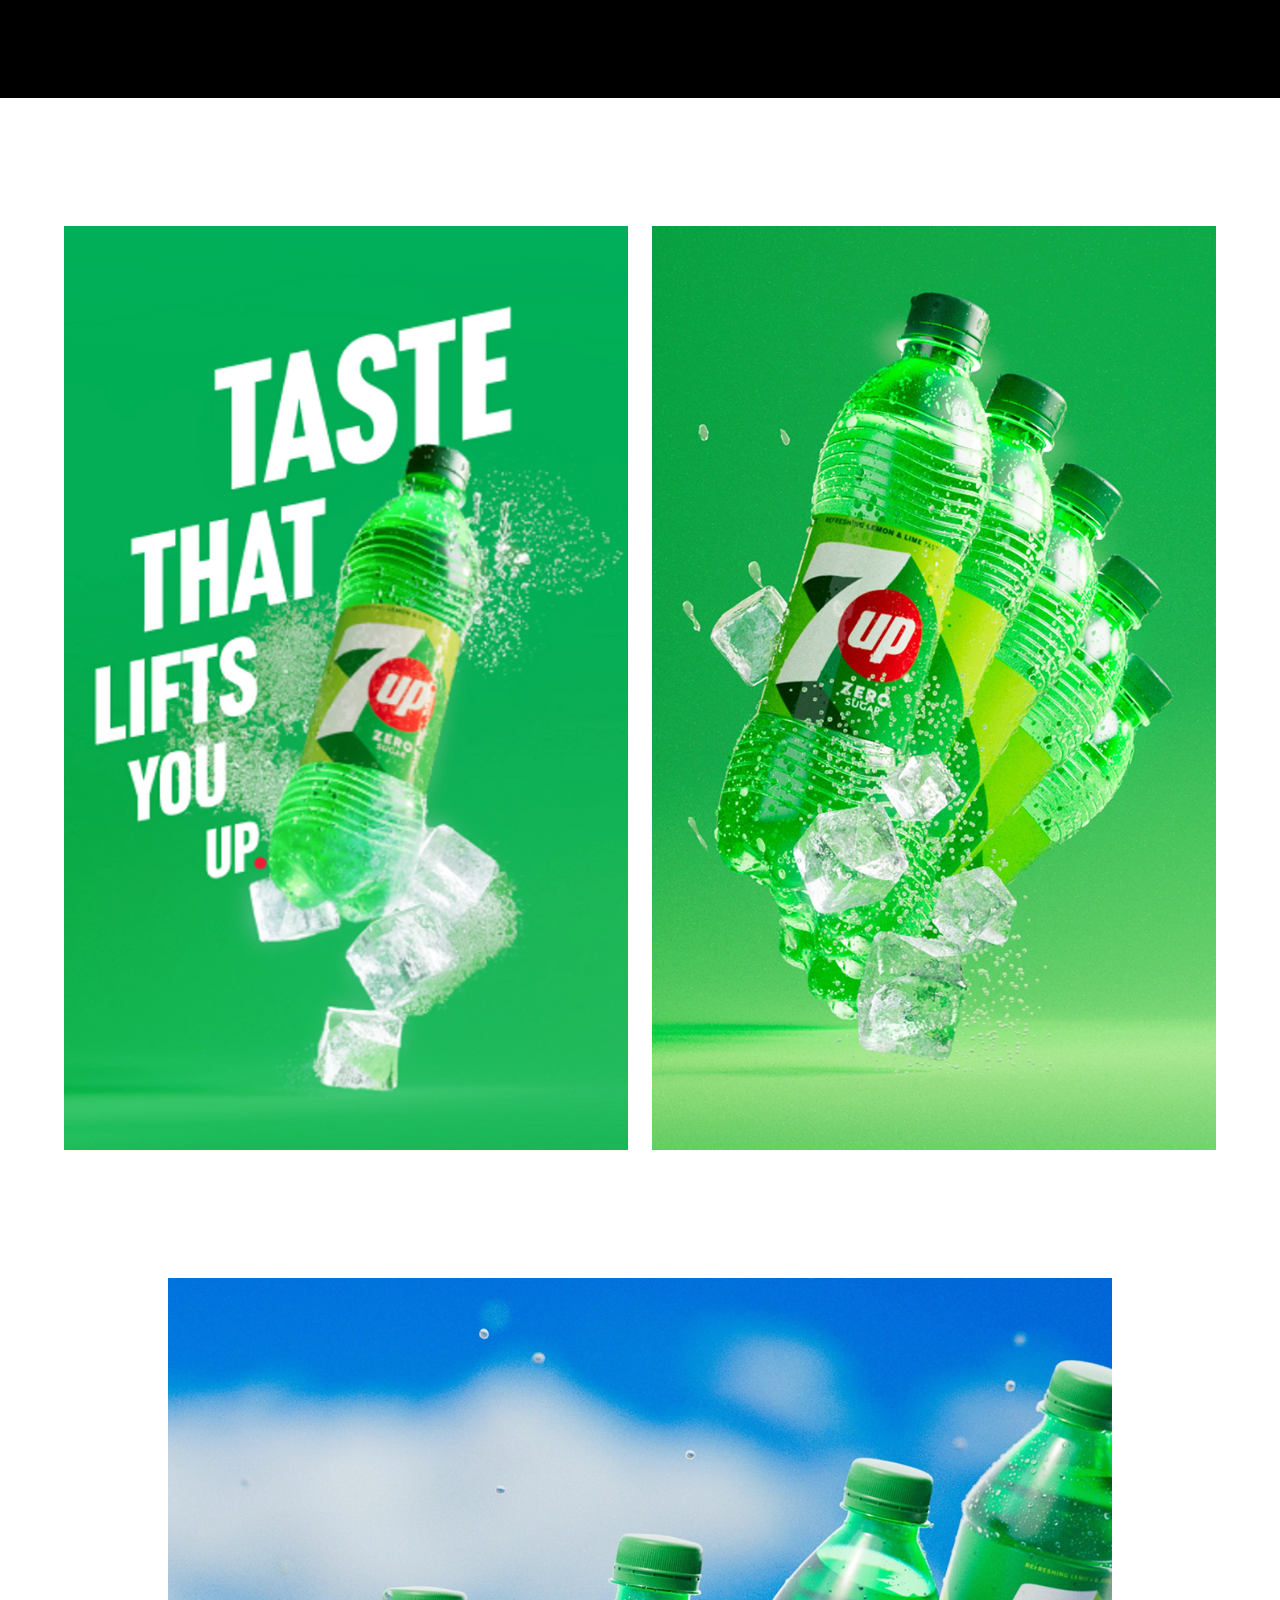
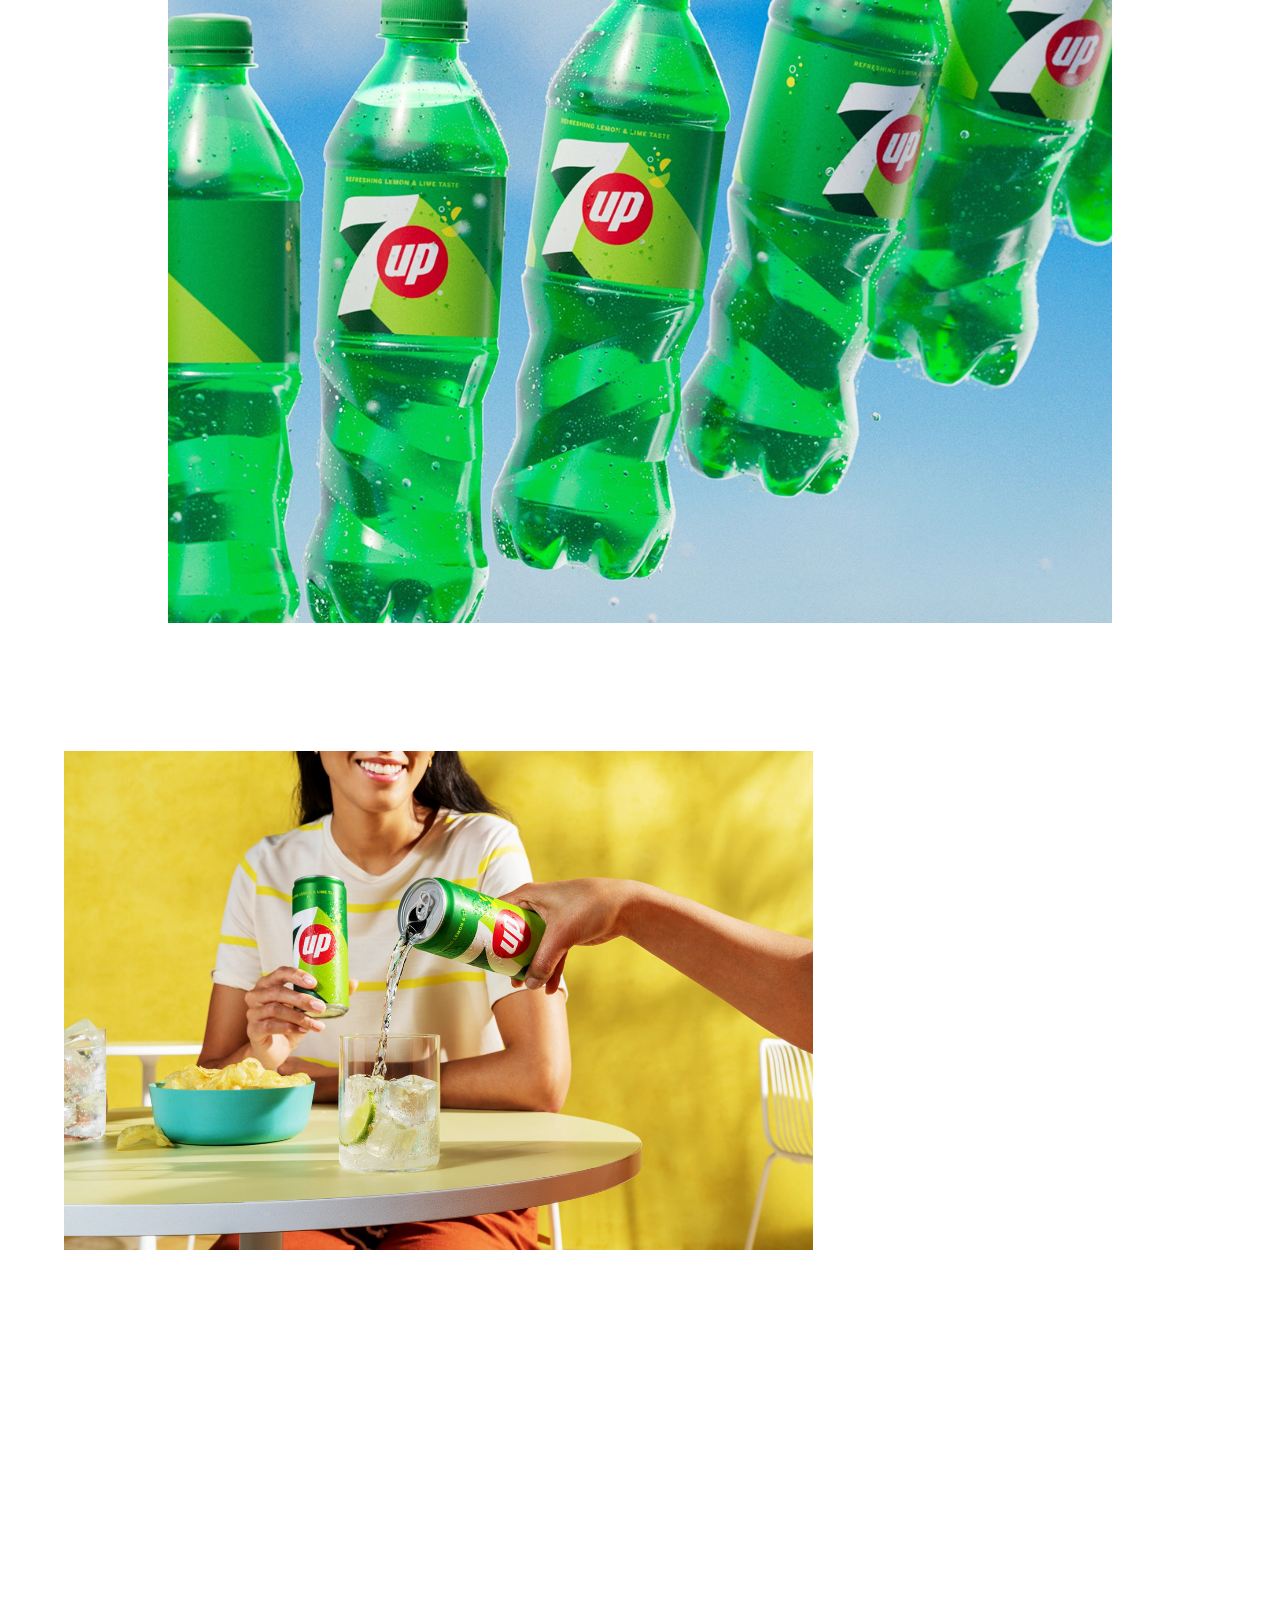
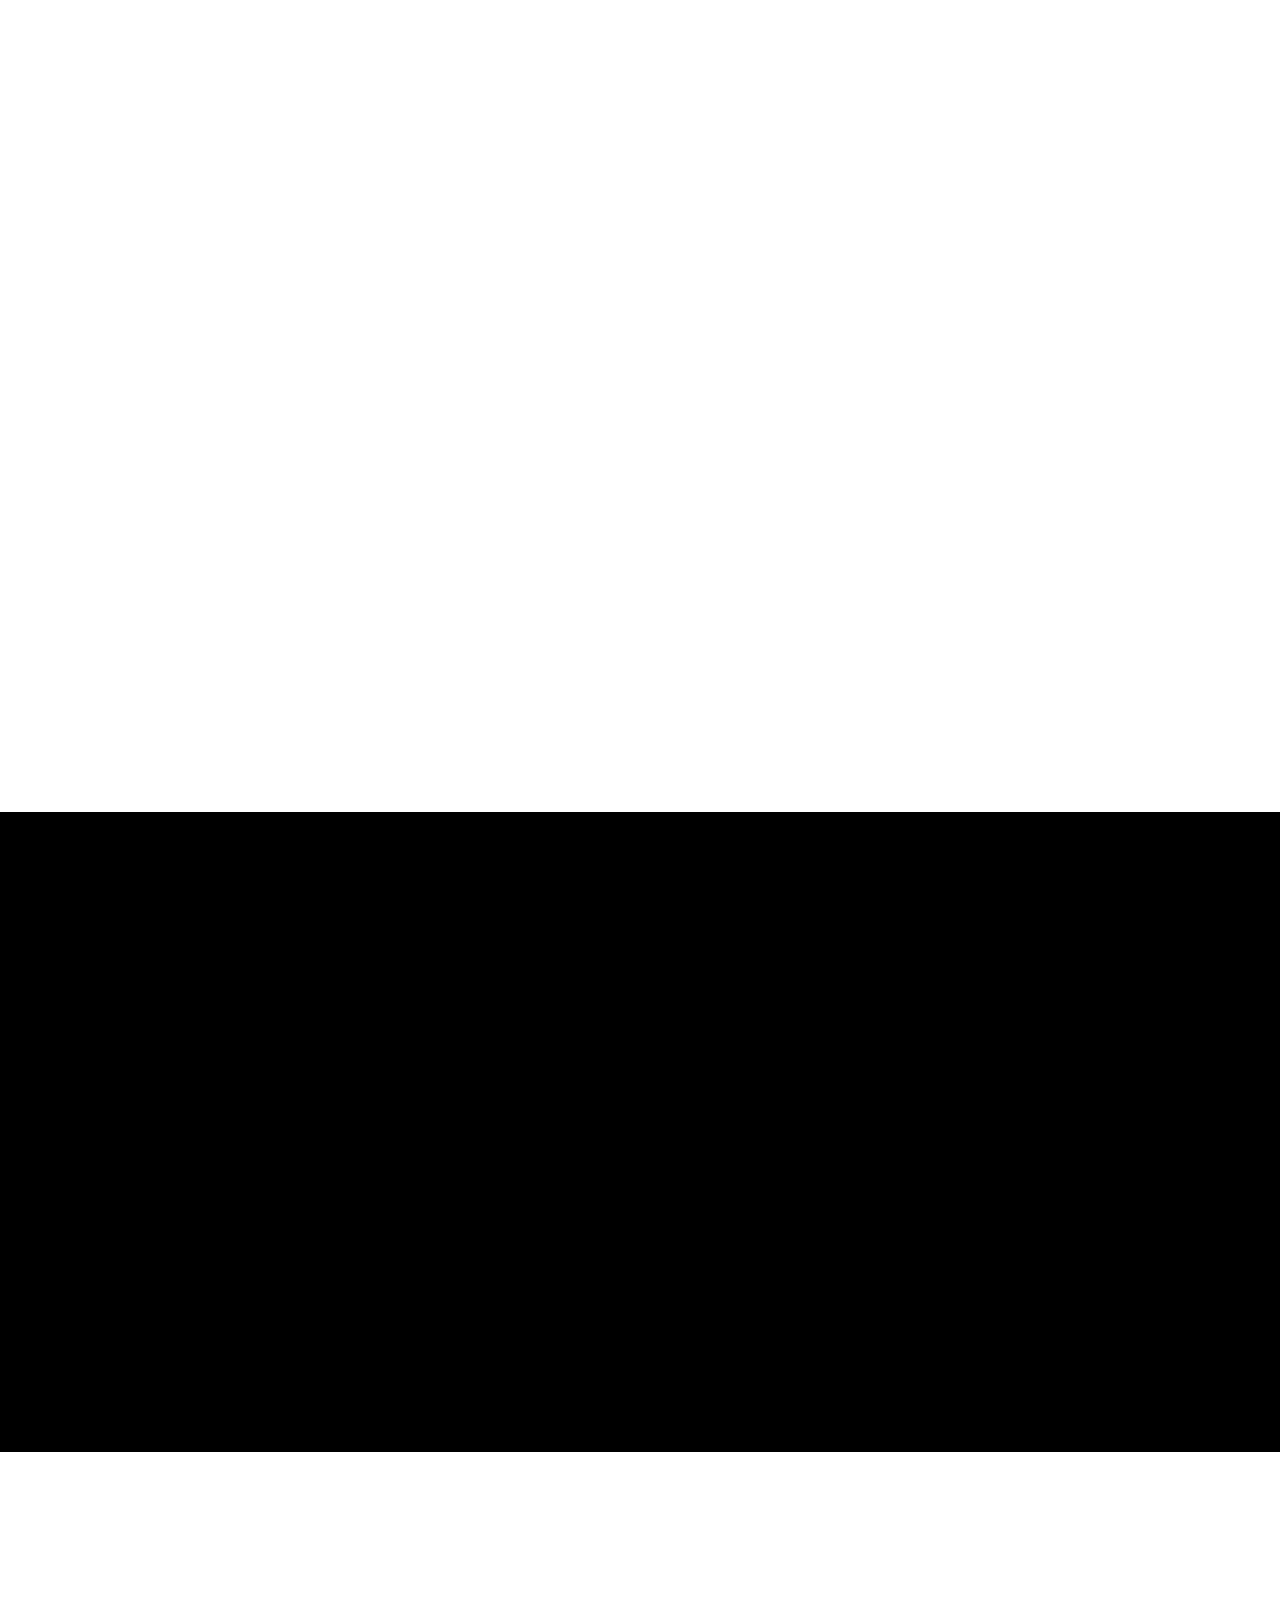
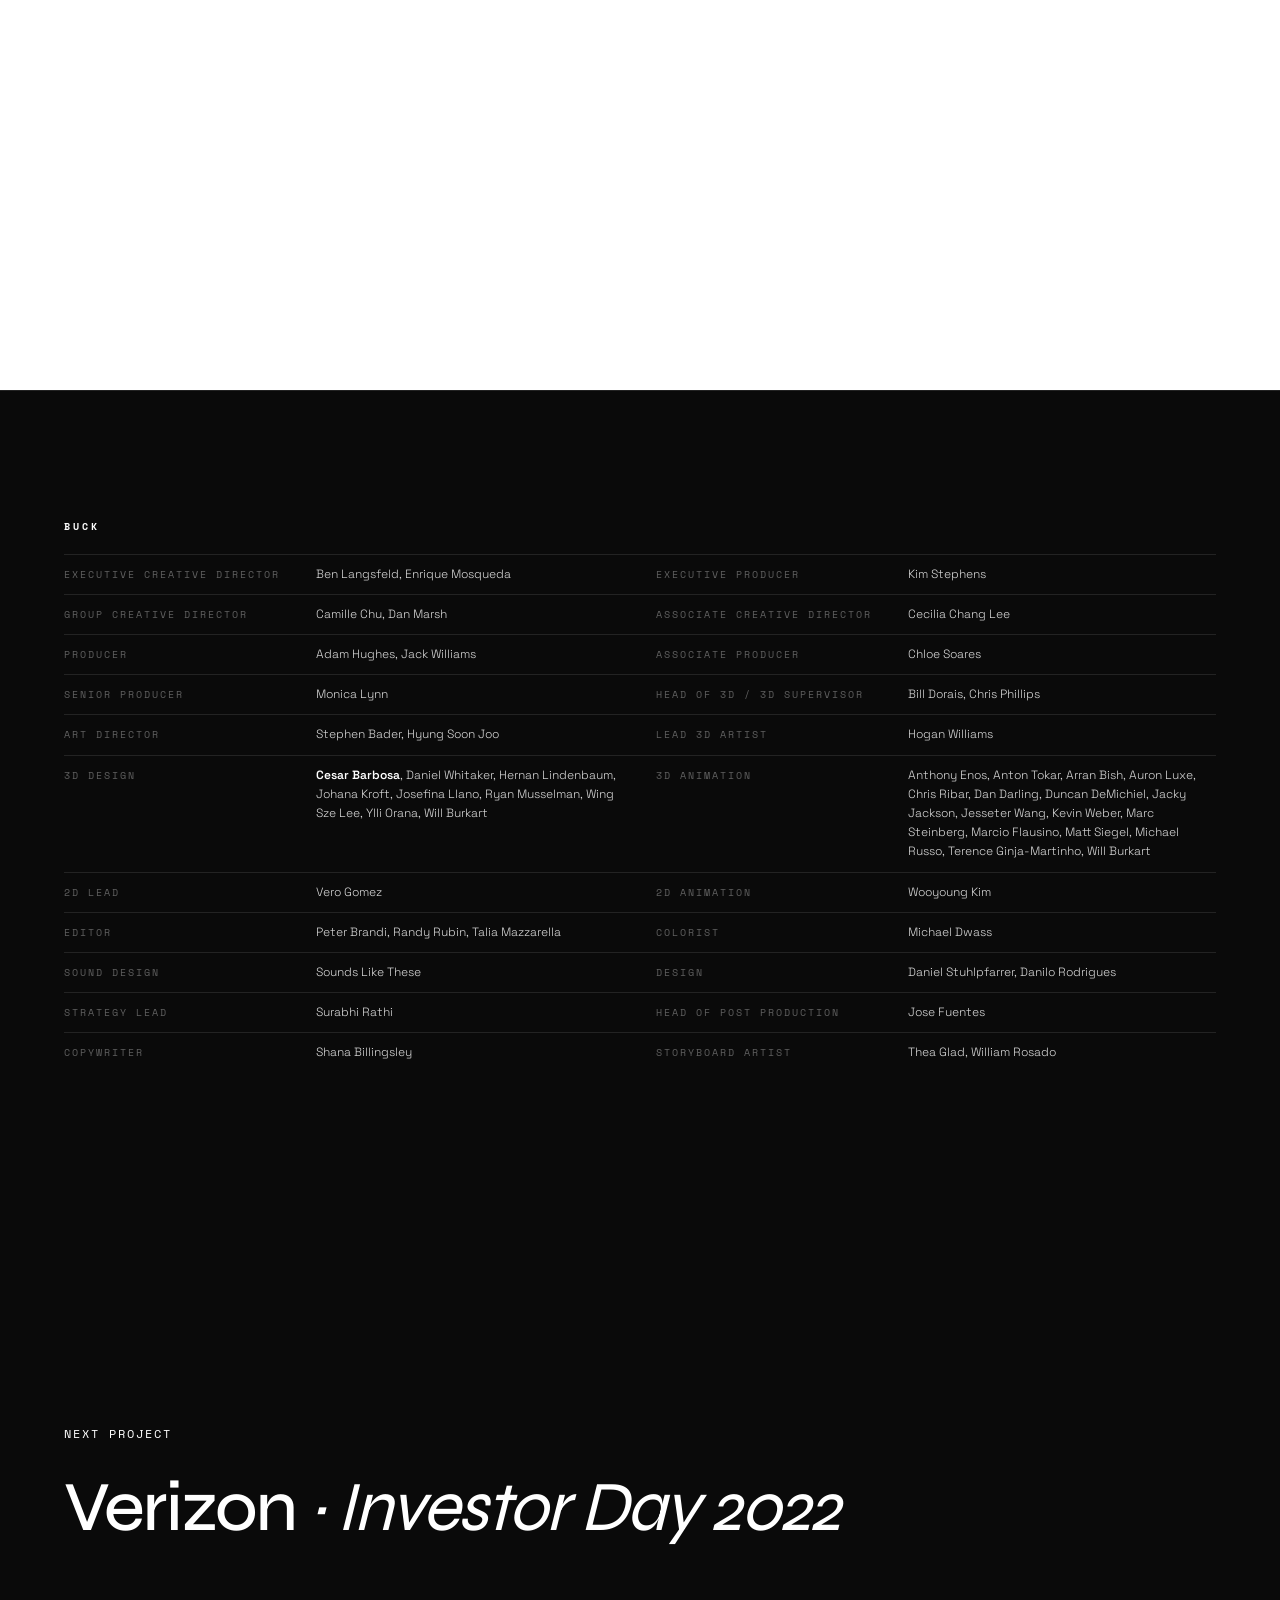
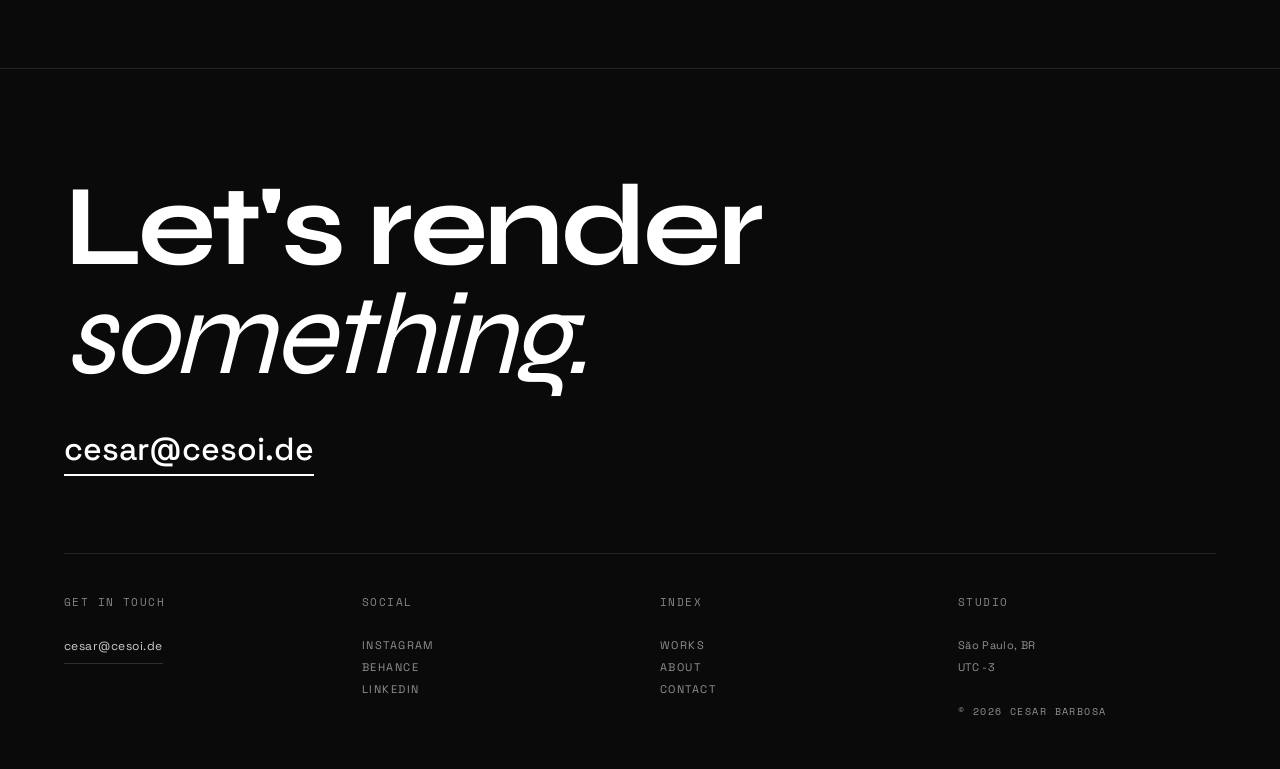
==== commit 0f5c95a9: "Swap Verizon and Object Studies (home grid + next-project chain) Chain now: 7up -> verizon -> ebay -" ====
--- a/7up.html
+++ b/7up.html
@@ -853,9 +853,9 @@
 
 <!-- --------------------- NEXT PROJECT -->
 <section class="next-project reveal">
-    <a href="object-studies.html">
+    <a href="verizon.html">
         <p class="label">Next Project</p>
-        <h2>Object Studies <em>· Personal Project</em></h2>
+        <h2>Verizon <em>· Investor Day 2022</em></h2>
     </a>
 </section>
 
